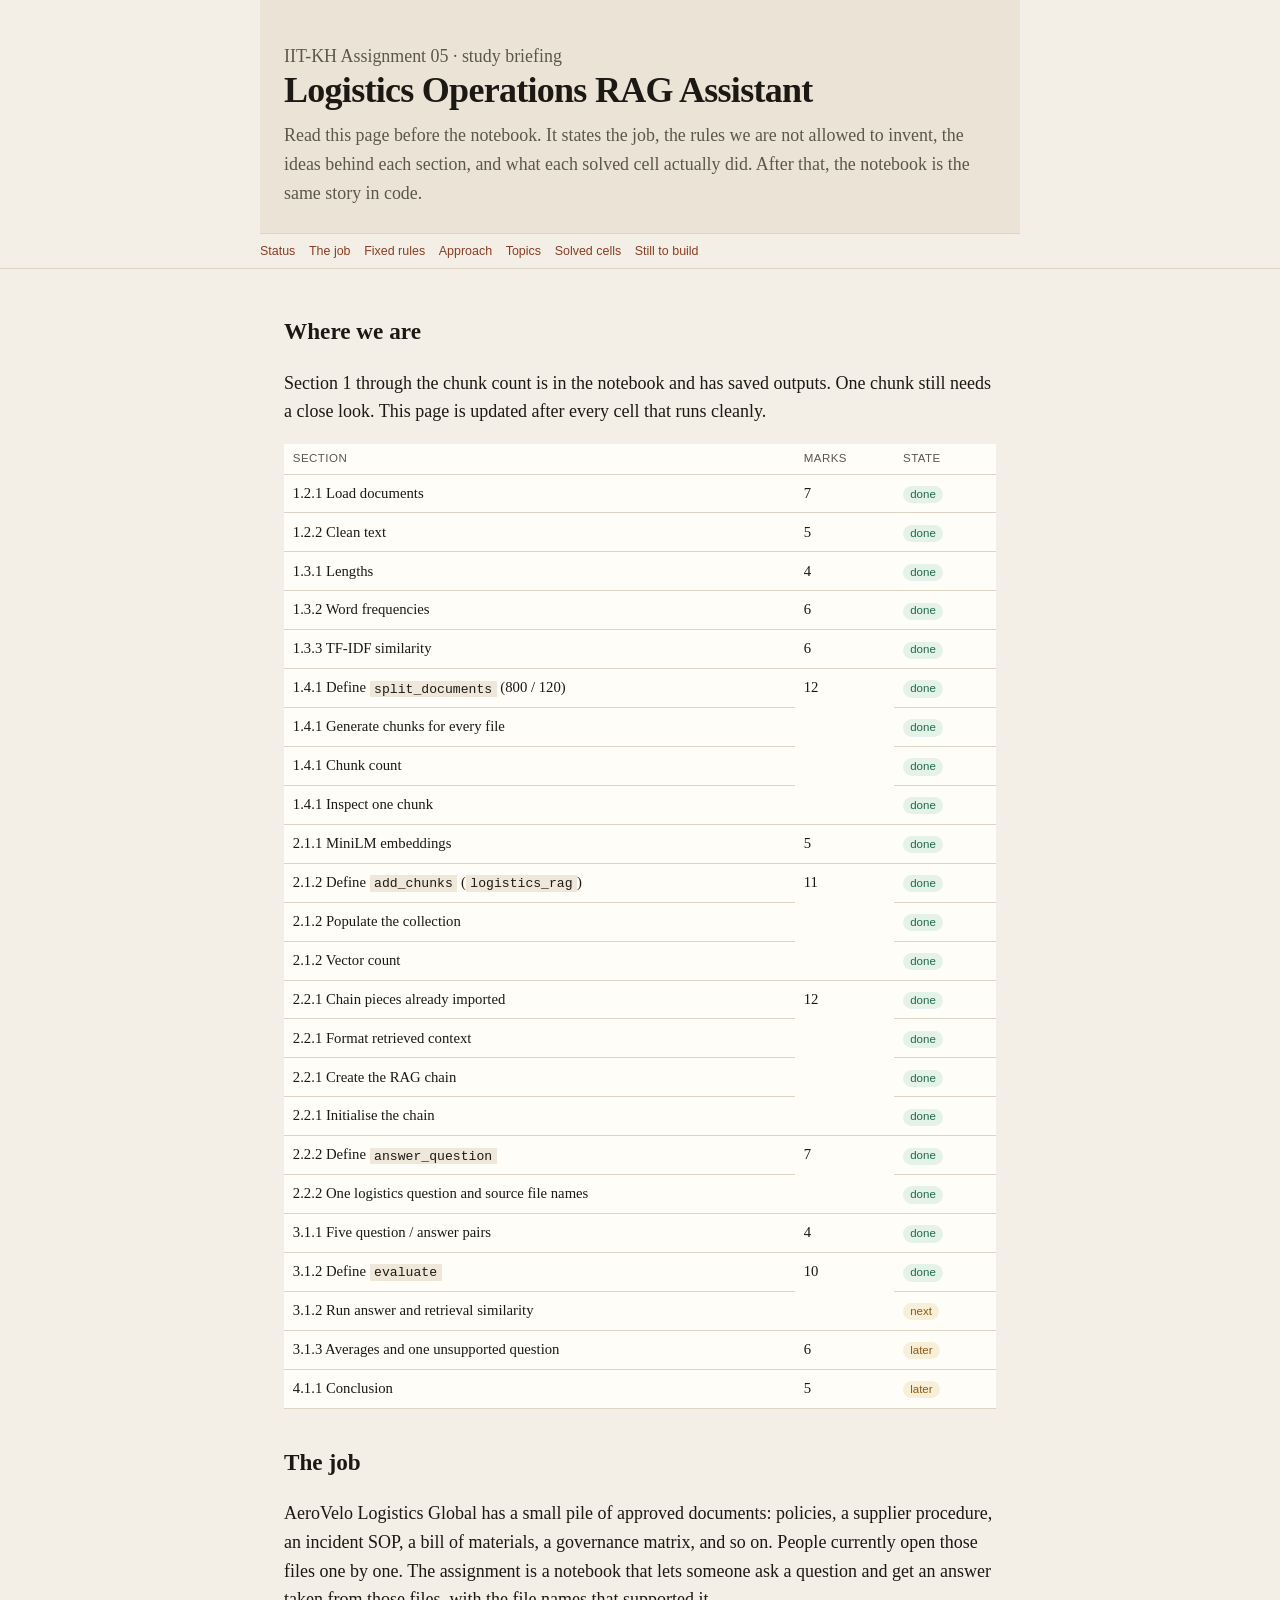
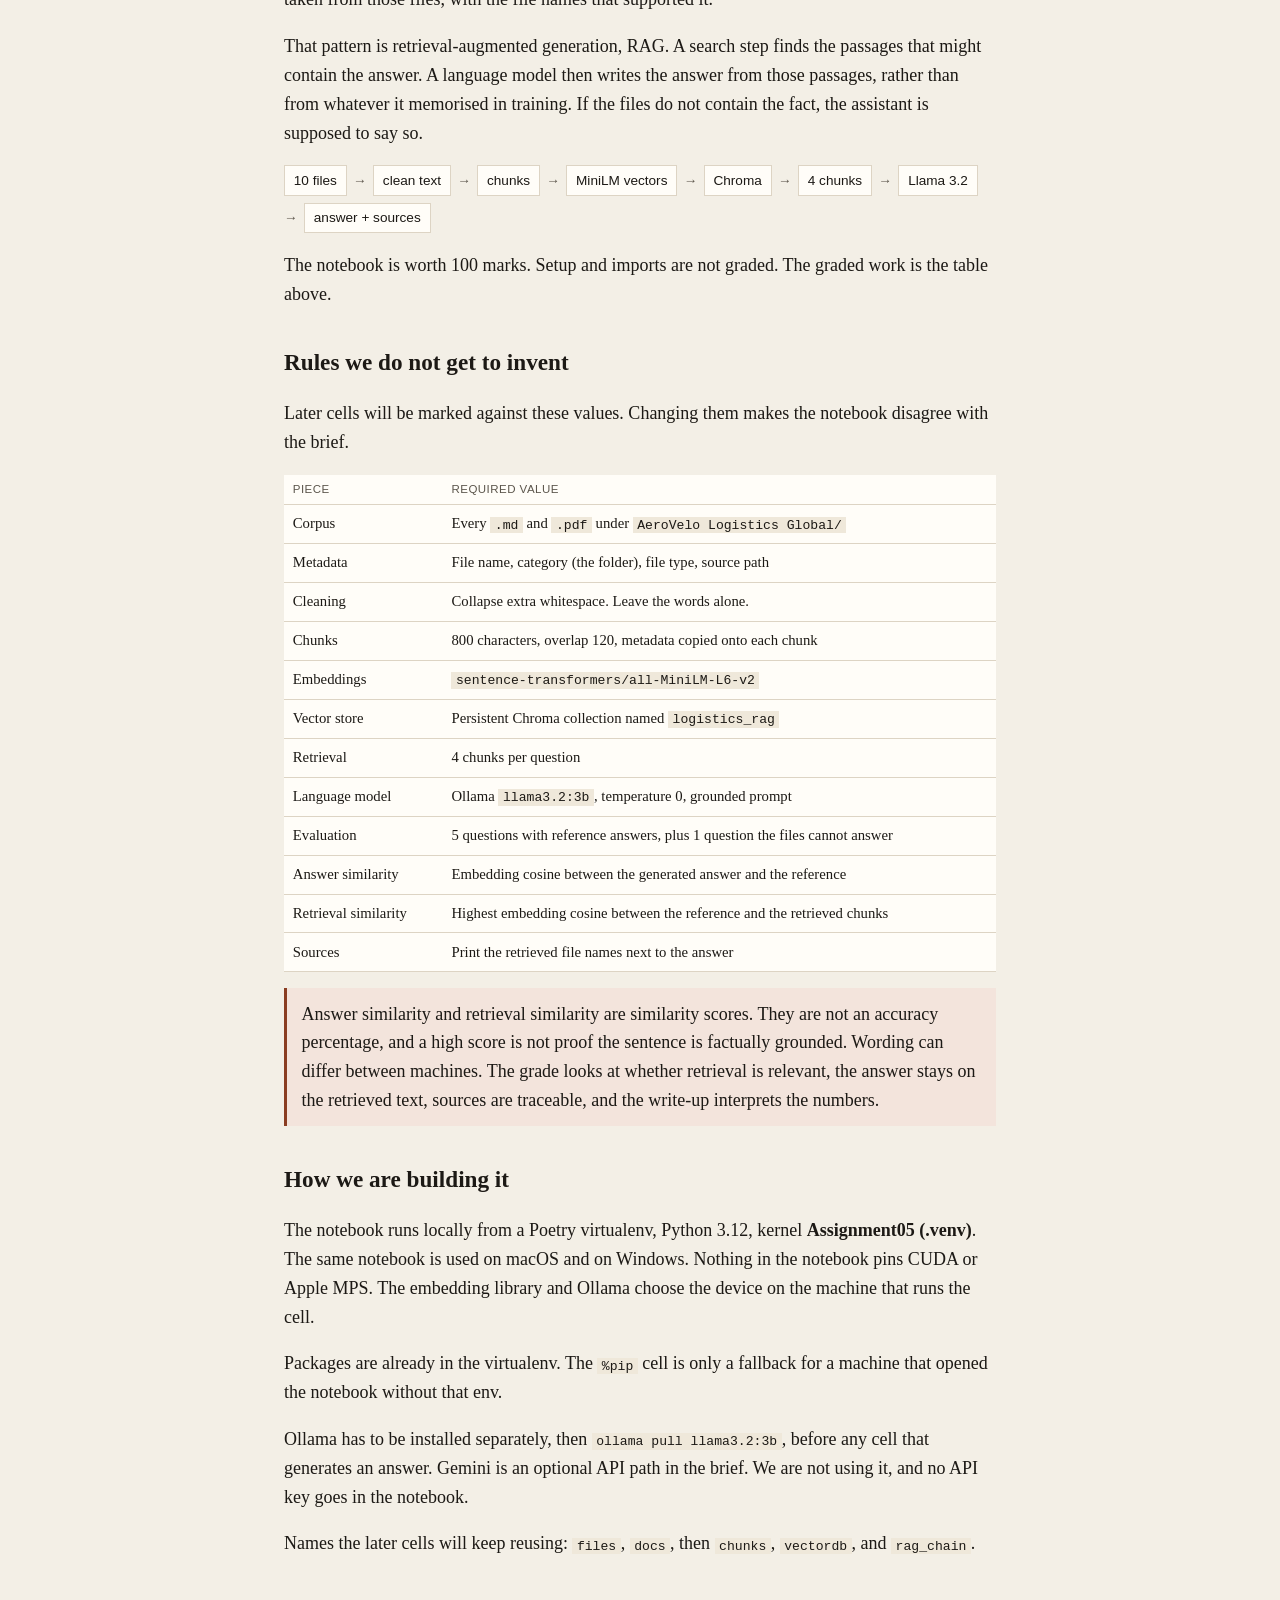
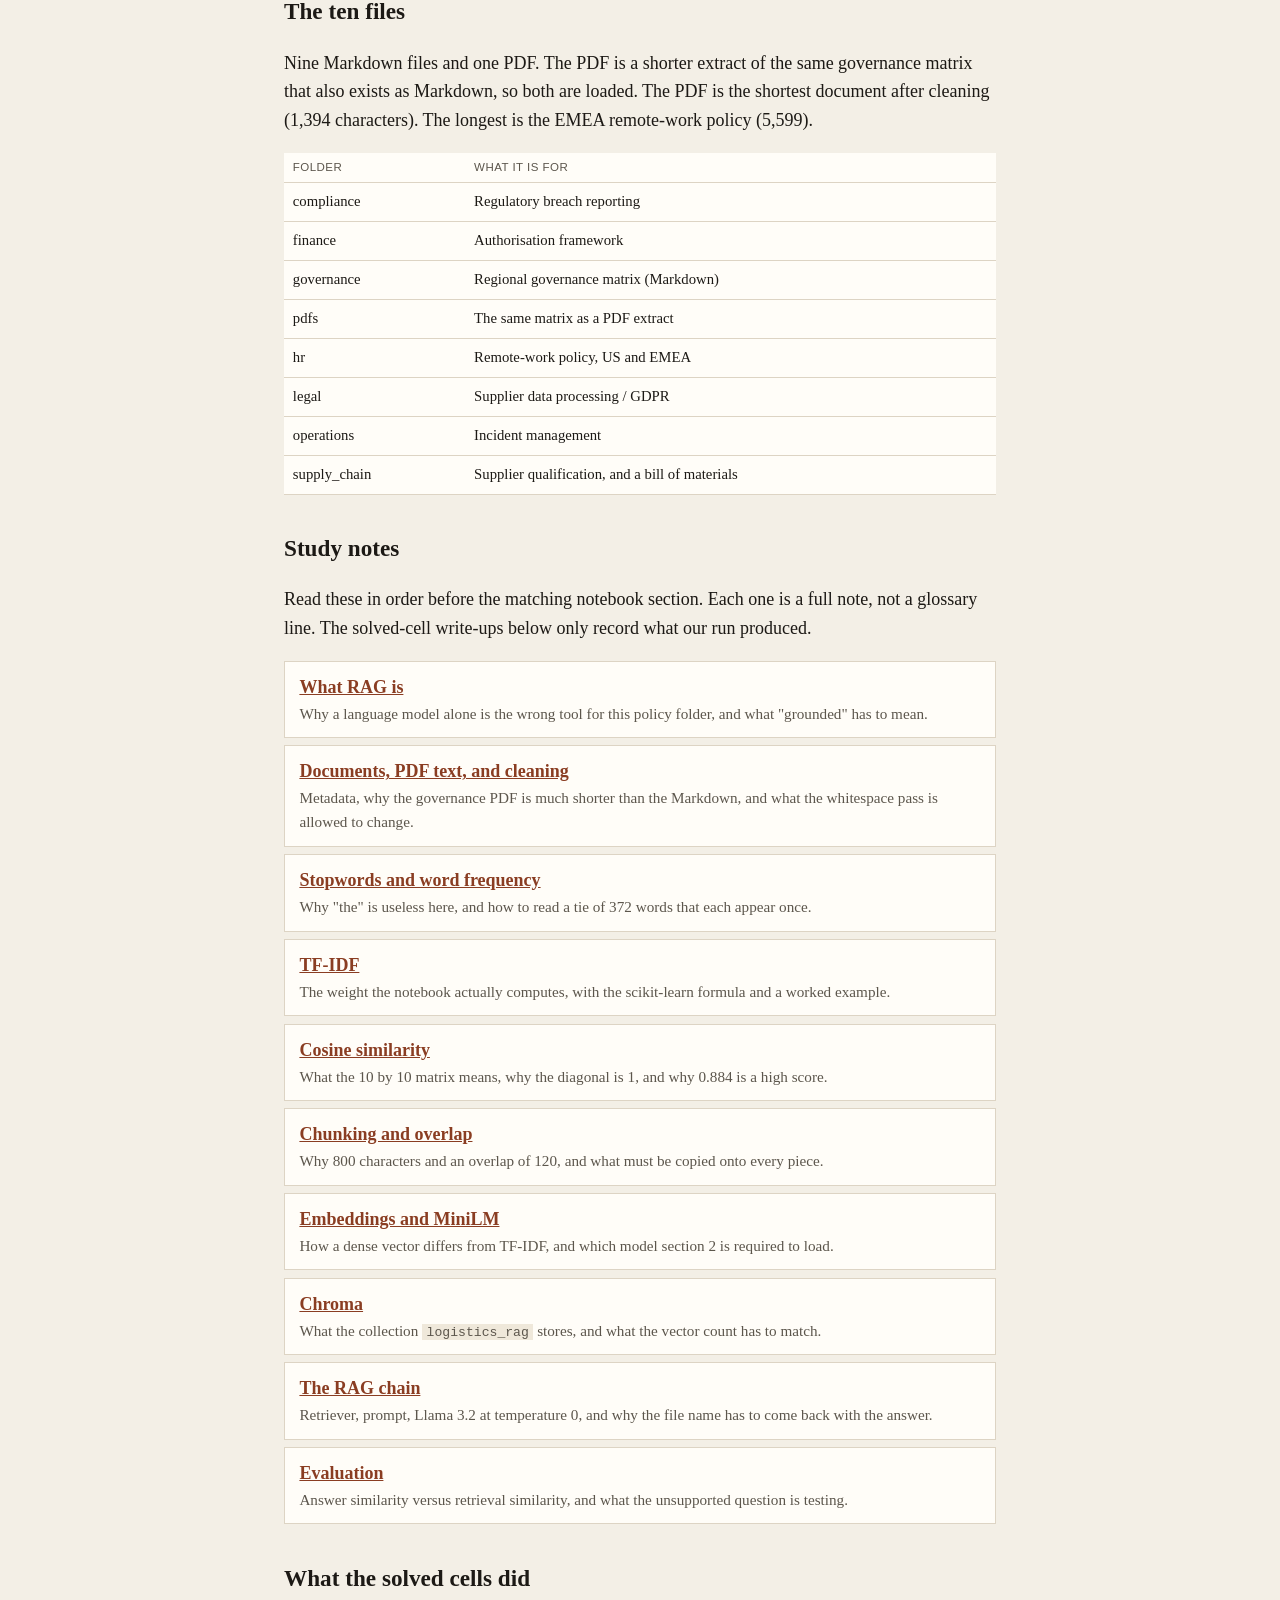
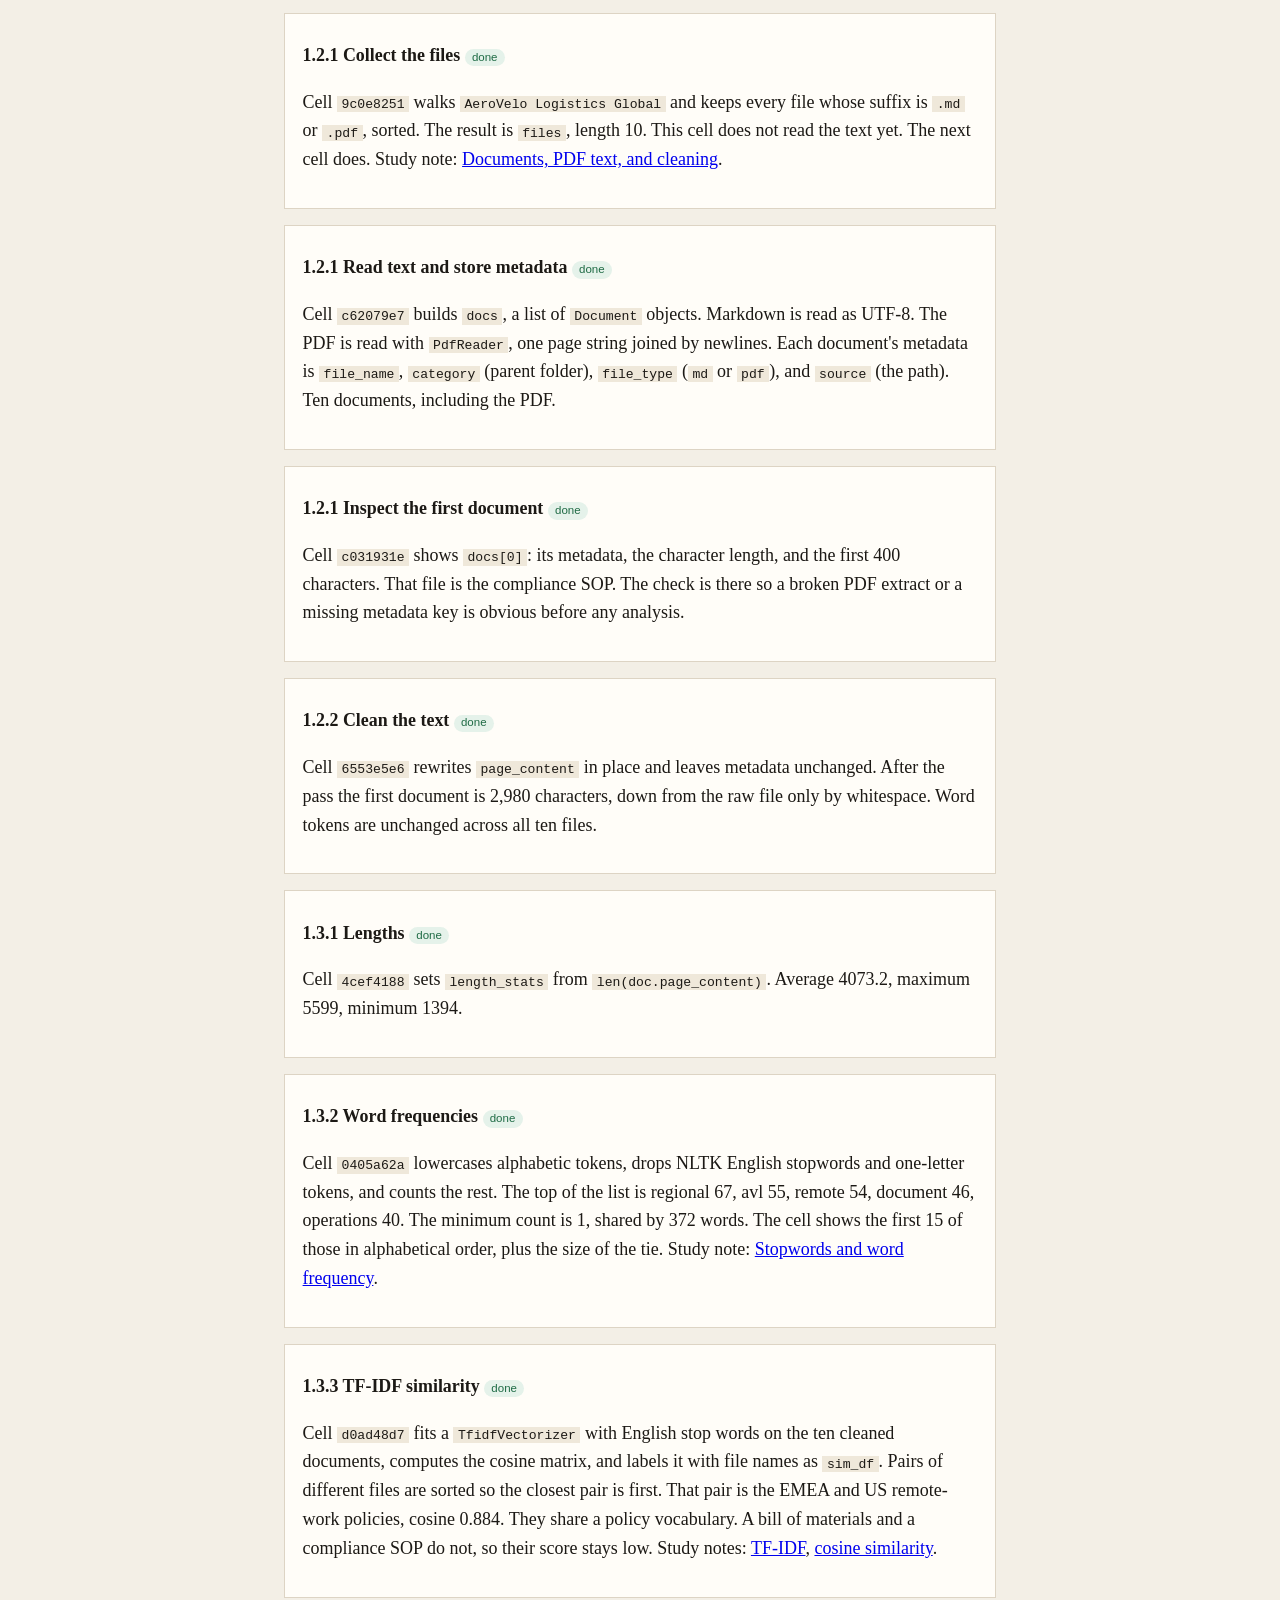
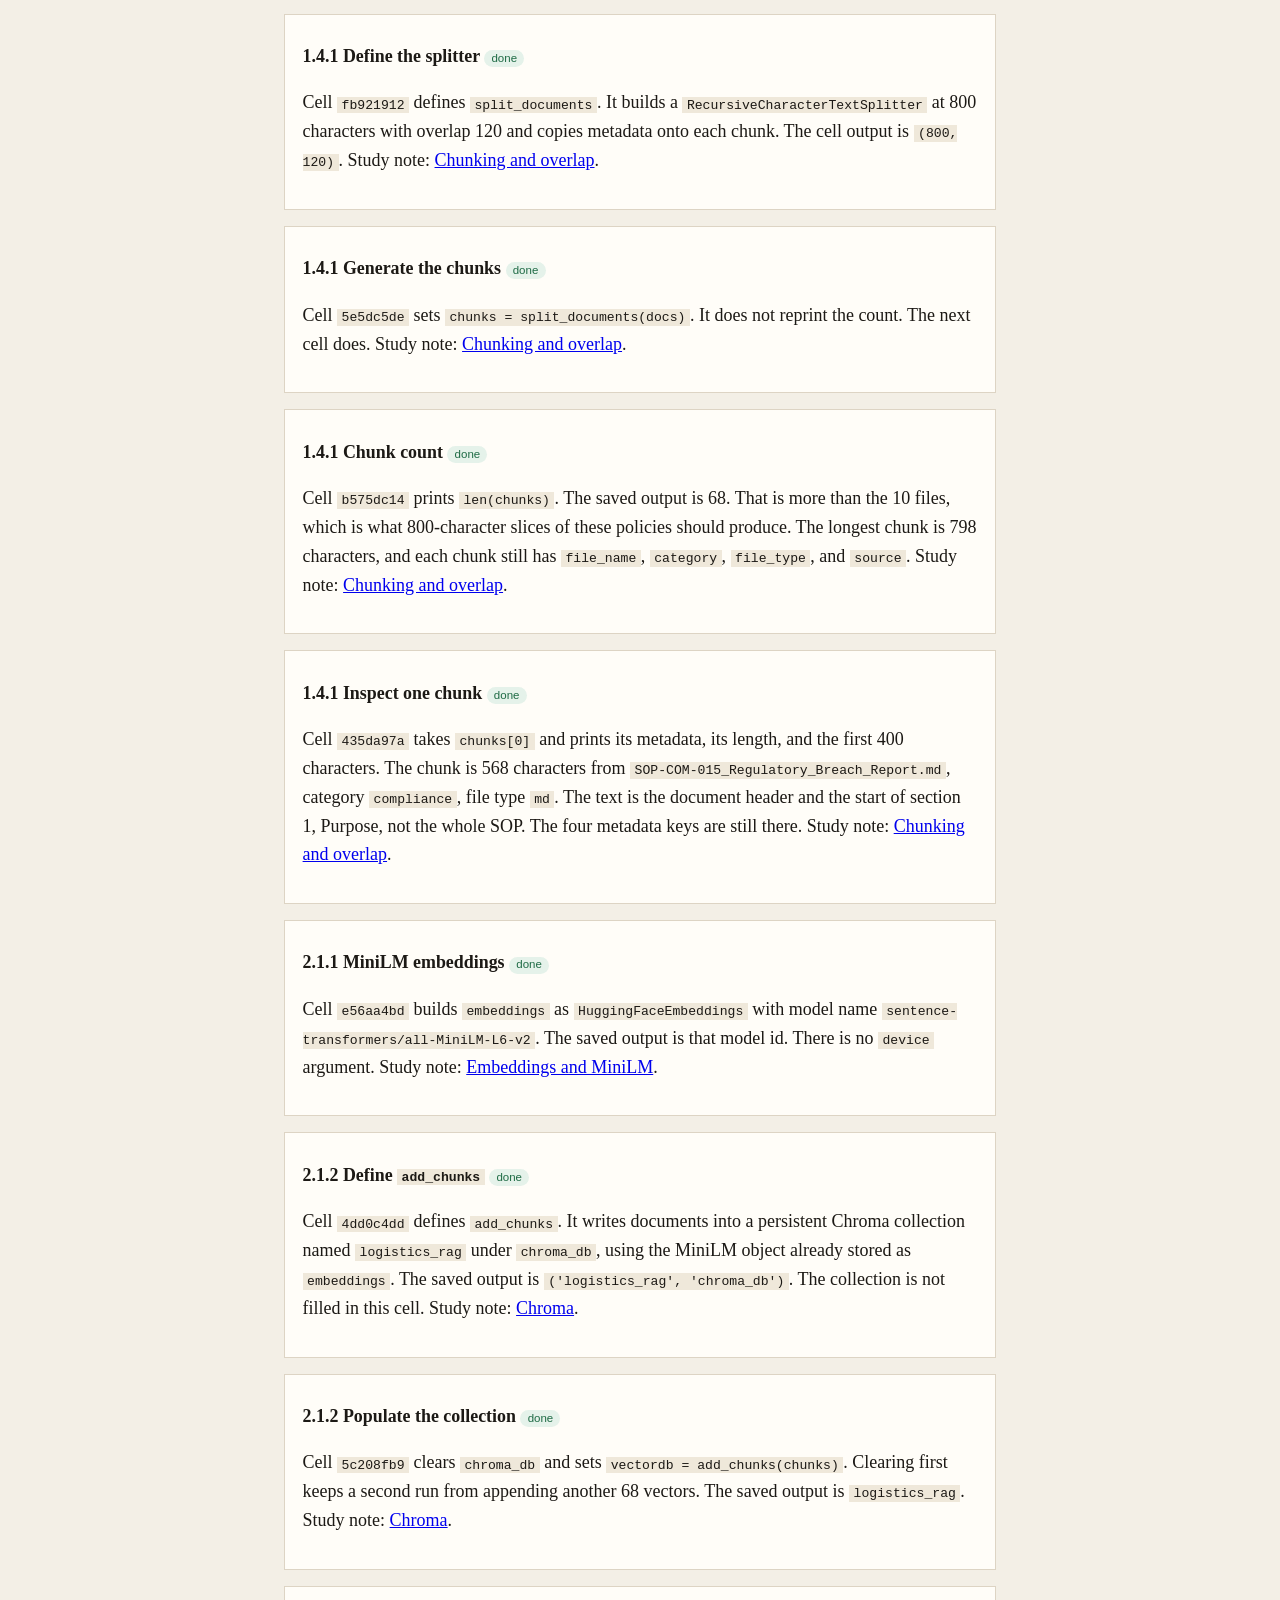
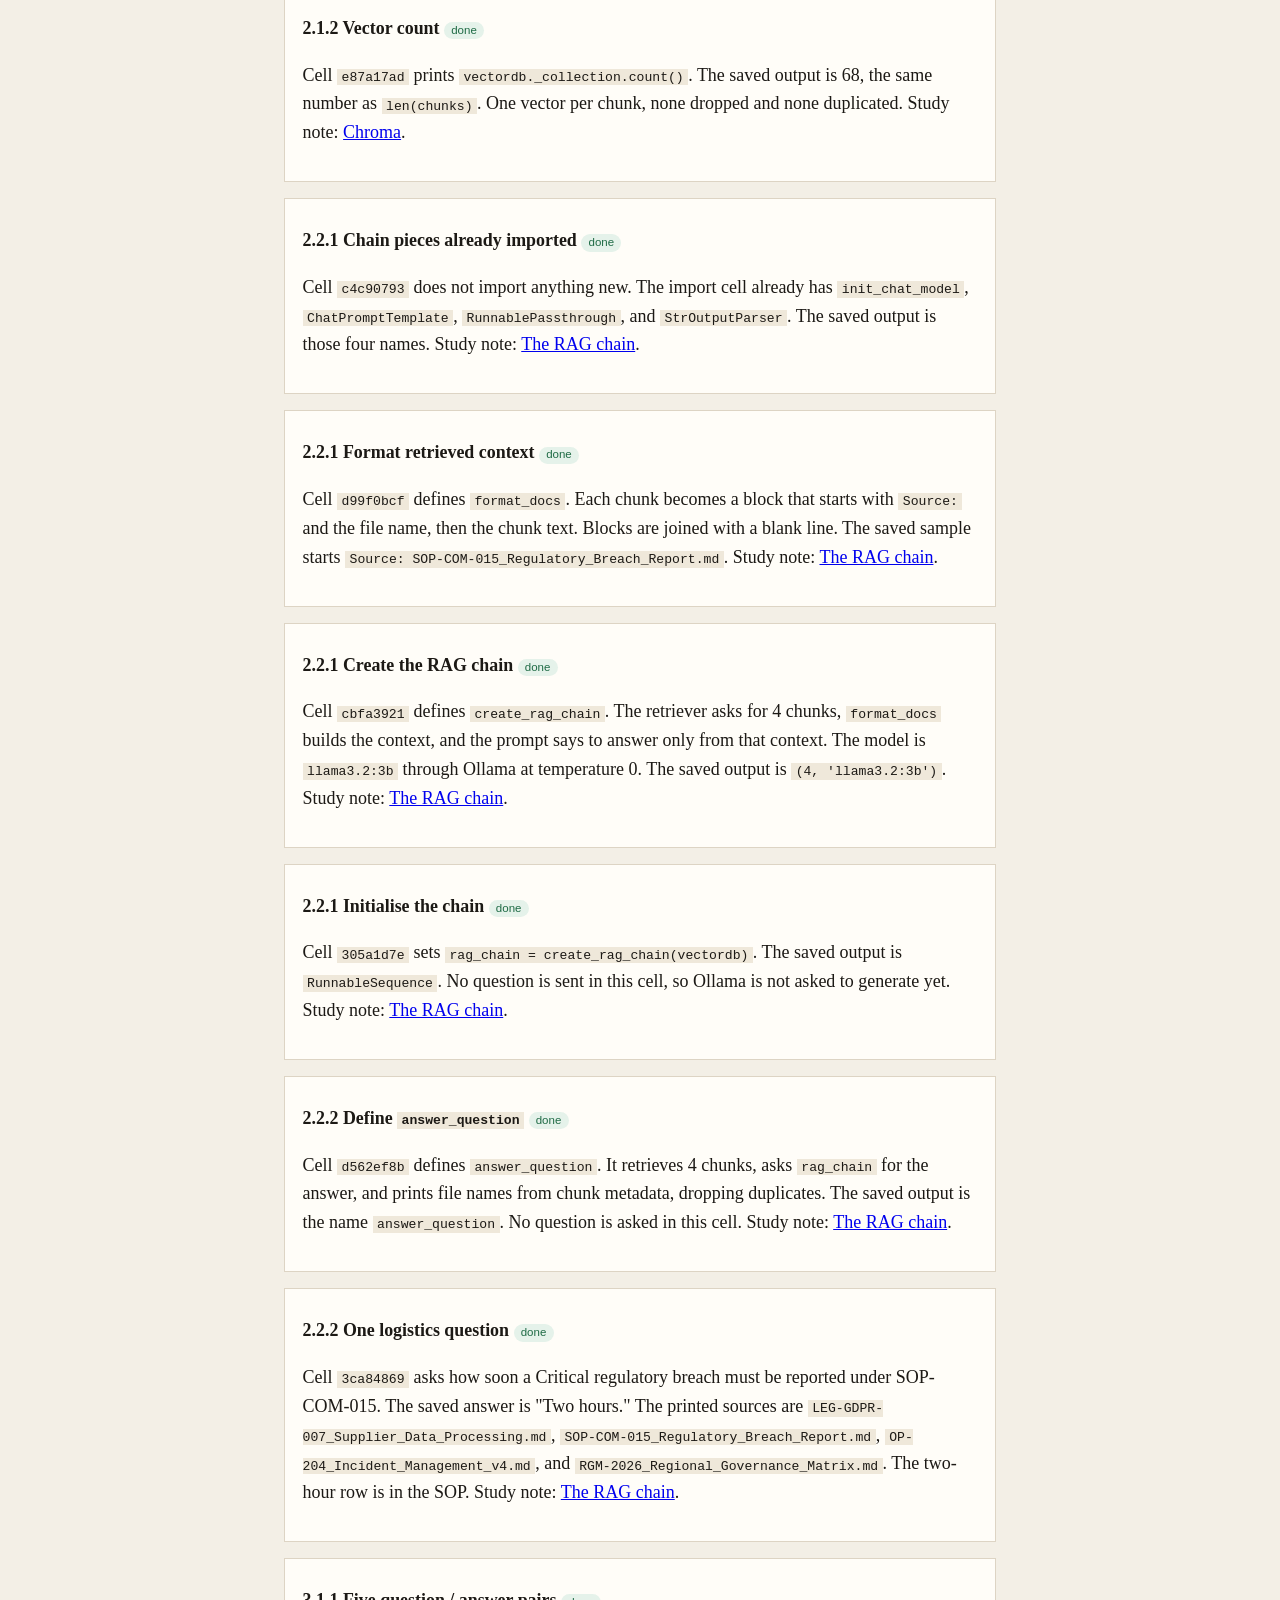
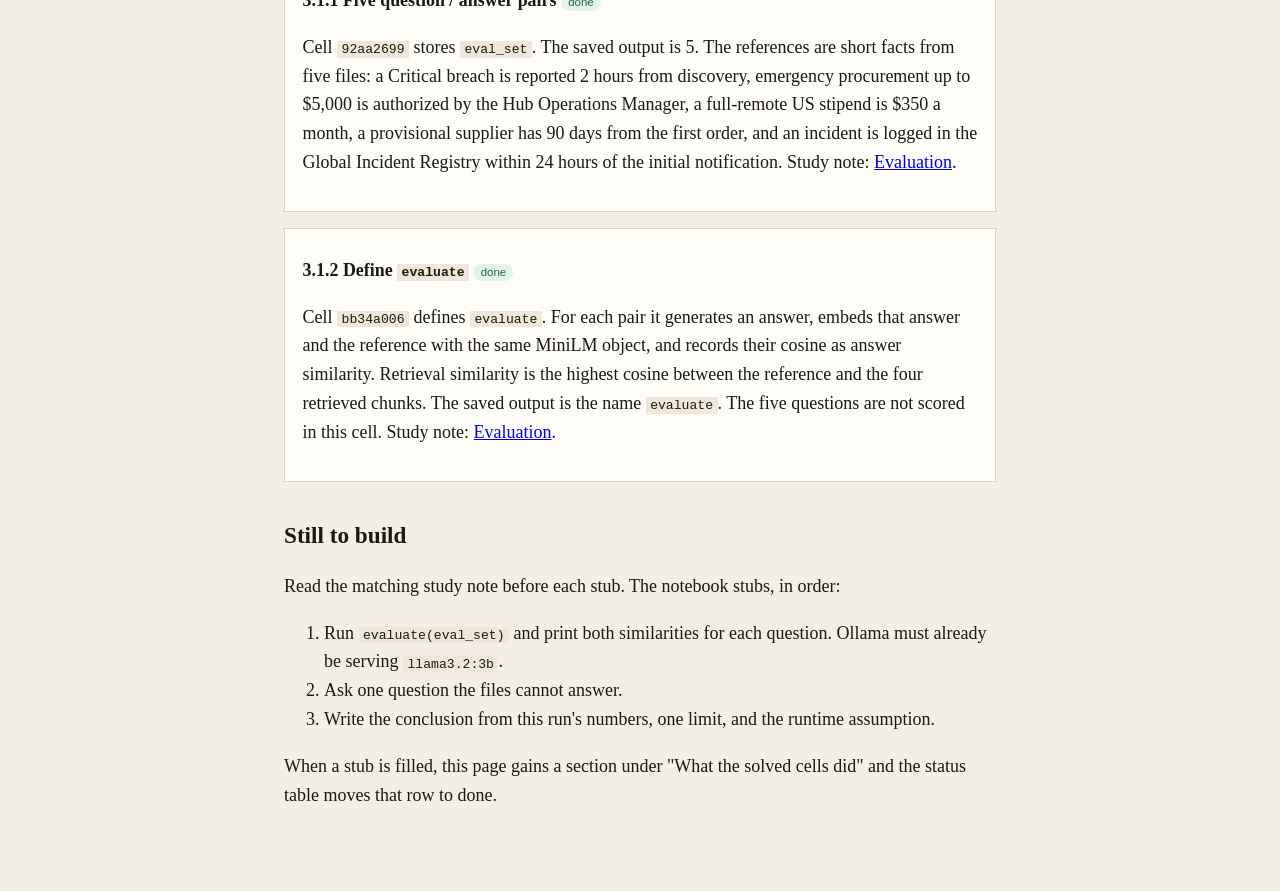
==== docs/index.html @ f313b8e2 "Score answers and retrieved chunks with MiniLM cosine. Co-authored-by: Cursor <cursoragent@cursor.co" ====
<!DOCTYPE html>
<html lang="en">
<head>
  <meta charset="utf-8">
  <meta name="viewport" content="width=device-width, initial-scale=1">
  <title>Assignment 05 briefing — Logistics RAG</title>
  <link rel="stylesheet" href="style.css">
</head>
<body>
  <header>
    <p class="lede">IIT-KH Assignment 05 · study briefing</p>
    <h1>Logistics Operations RAG Assistant</h1>
    <p class="lede">Read this page before the notebook. It states the job, the rules we are not allowed to invent, the ideas behind each section, and what each solved cell actually did. After that, the notebook is the same story in code.</p>
  </header>
  <nav>
    <ul>
      <li><a href="#status">Status</a></li>
      <li><a href="#job">The job</a></li>
      <li><a href="#rules">Fixed rules</a></li>
      <li><a href="#approach">Approach</a></li>
      <li><a href="#topics">Topics</a></li>
      <li><a href="#built">Solved cells</a></li>
      <li><a href="#ahead">Still to build</a></li>
    </ul>
  </nav>
  <main>
    <h2 id="status">Where we are</h2>
    <p>Section 1 through the chunk count is in the notebook and has saved outputs. One chunk still needs a close look. This page is updated after every cell that runs cleanly.</p>
    <table>
      <thead><tr><th>Section</th><th>Marks</th><th>State</th></tr></thead>
      <tbody>
        <tr><td>1.2.1 Load documents</td><td>7</td><td><span class="tag done">done</span></td></tr>
        <tr><td>1.2.2 Clean text</td><td>5</td><td><span class="tag done">done</span></td></tr>
        <tr><td>1.3.1 Lengths</td><td>4</td><td><span class="tag done">done</span></td></tr>
        <tr><td>1.3.2 Word frequencies</td><td>6</td><td><span class="tag done">done</span></td></tr>
        <tr><td>1.3.3 TF-IDF similarity</td><td>6</td><td><span class="tag done">done</span></td></tr>
        <tr><td>1.4.1 Define <code>split_documents</code> (800 / 120)</td><td rowspan="4">12</td><td><span class="tag done">done</span></td></tr>
        <tr><td>1.4.1 Generate chunks for every file</td><td><span class="tag done">done</span></td></tr>
        <tr><td>1.4.1 Chunk count</td><td><span class="tag done">done</span></td></tr>
        <tr><td>1.4.1 Inspect one chunk</td><td><span class="tag done">done</span></td></tr>
        <tr><td>2.1.1 MiniLM embeddings</td><td>5</td><td><span class="tag done">done</span></td></tr>
        <tr><td>2.1.2 Define <code>add_chunks</code> (<code>logistics_rag</code>)</td><td rowspan="3">11</td><td><span class="tag done">done</span></td></tr>
        <tr><td>2.1.2 Populate the collection</td><td><span class="tag done">done</span></td></tr>
        <tr><td>2.1.2 Vector count</td><td><span class="tag done">done</span></td></tr>
        <tr><td>2.2.1 Chain pieces already imported</td><td rowspan="4">12</td><td><span class="tag done">done</span></td></tr>
        <tr><td>2.2.1 Format retrieved context</td><td><span class="tag done">done</span></td></tr>
        <tr><td>2.2.1 Create the RAG chain</td><td><span class="tag done">done</span></td></tr>
        <tr><td>2.2.1 Initialise the chain</td><td><span class="tag done">done</span></td></tr>
        <tr><td>2.2.2 Define <code>answer_question</code></td><td rowspan="2">7</td><td><span class="tag done">done</span></td></tr>
        <tr><td>2.2.2 One logistics question and source file names</td><td><span class="tag done">done</span></td></tr>
        <tr><td>3.1.1 Five question / answer pairs</td><td>4</td><td><span class="tag done">done</span></td></tr>
        <tr><td>3.1.2 Define <code>evaluate</code></td><td rowspan="2">10</td><td><span class="tag done">done</span></td></tr>
        <tr><td>3.1.2 Run answer and retrieval similarity</td><td><span class="tag todo">next</span></td></tr>
        <tr><td>3.1.3 Averages and one unsupported question</td><td>6</td><td><span class="tag todo">later</span></td></tr>
        <tr><td>4.1.1 Conclusion</td><td>5</td><td><span class="tag todo">later</span></td></tr>
      </tbody>
    </table>

    <h2 id="job">The job</h2>
    <p>AeroVelo Logistics Global has a small pile of approved documents: policies, a supplier procedure, an incident SOP, a bill of materials, a governance matrix, and so on. People currently open those files one by one. The assignment is a notebook that lets someone ask a question and get an answer taken from those files, with the file names that supported it.</p>
    <p>That pattern is retrieval-augmented generation, RAG. A search step finds the passages that might contain the answer. A language model then writes the answer from those passages, rather than from whatever it memorised in training. If the files do not contain the fact, the assistant is supposed to say so.</p>
    <div class="flow" aria-label="Pipeline">
      <span>10 files</span><i>→</i>
      <span>clean text</span><i>→</i>
      <span>chunks</span><i>→</i>
      <span>MiniLM vectors</span><i>→</i>
      <span>Chroma</span><i>→</i>
      <span>4 chunks</span><i>→</i>
      <span>Llama 3.2</span><i>→</i>
      <span>answer + sources</span>
    </div>
    <p>The notebook is worth 100 marks. Setup and imports are not graded. The graded work is the table above.</p>

    <h2 id="rules">Rules we do not get to invent</h2>
    <p>Later cells will be marked against these values. Changing them makes the notebook disagree with the brief.</p>
    <table>
      <thead><tr><th>Piece</th><th>Required value</th></tr></thead>
      <tbody>
        <tr><td>Corpus</td><td>Every <code>.md</code> and <code>.pdf</code> under <code>AeroVelo Logistics Global/</code></td></tr>
        <tr><td>Metadata</td><td>File name, category (the folder), file type, source path</td></tr>
        <tr><td>Cleaning</td><td>Collapse extra whitespace. Leave the words alone.</td></tr>
        <tr><td>Chunks</td><td>800 characters, overlap 120, metadata copied onto each chunk</td></tr>
        <tr><td>Embeddings</td><td><code>sentence-transformers/all-MiniLM-L6-v2</code></td></tr>
        <tr><td>Vector store</td><td>Persistent Chroma collection named <code>logistics_rag</code></td></tr>
        <tr><td>Retrieval</td><td>4 chunks per question</td></tr>
        <tr><td>Language model</td><td>Ollama <code>llama3.2:3b</code>, temperature 0, grounded prompt</td></tr>
        <tr><td>Evaluation</td><td>5 questions with reference answers, plus 1 question the files cannot answer</td></tr>
        <tr><td>Answer similarity</td><td>Embedding cosine between the generated answer and the reference</td></tr>
        <tr><td>Retrieval similarity</td><td>Highest embedding cosine between the reference and the retrieved chunks</td></tr>
        <tr><td>Sources</td><td>Print the retrieved file names next to the answer</td></tr>
      </tbody>
    </table>
    <div class="callout">
      Answer similarity and retrieval similarity are similarity scores. They are not an accuracy percentage, and a high score is not proof the sentence is factually grounded. Wording can differ between machines. The grade looks at whether retrieval is relevant, the answer stays on the retrieved text, sources are traceable, and the write-up interprets the numbers.
    </div>

    <h2 id="approach">How we are building it</h2>
    <p>The notebook runs locally from a Poetry virtualenv, Python 3.12, kernel <strong>Assignment05 (.venv)</strong>. The same notebook is used on macOS and on Windows. Nothing in the notebook pins CUDA or Apple MPS. The embedding library and Ollama choose the device on the machine that runs the cell.</p>
    <p>Packages are already in the virtualenv. The <code>%pip</code> cell is only a fallback for a machine that opened the notebook without that env.</p>
    <p>Ollama has to be installed separately, then <code>ollama pull llama3.2:3b</code>, before any cell that generates an answer. Gemini is an optional API path in the brief. We are not using it, and no API key goes in the notebook.</p>
    <p>Names the later cells will keep reusing: <code>files</code>, <code>docs</code>, then <code>chunks</code>, <code>vectordb</code>, and <code>rag_chain</code>.</p>

    <h2 id="corpus">The ten files</h2>
    <p>Nine Markdown files and one PDF. The PDF is a shorter extract of the same governance matrix that also exists as Markdown, so both are loaded. The PDF is the shortest document after cleaning (1,394 characters). The longest is the EMEA remote-work policy (5,599).</p>
    <table>
      <thead><tr><th>Folder</th><th>What it is for</th></tr></thead>
      <tbody>
        <tr><td>compliance</td><td>Regulatory breach reporting</td></tr>
        <tr><td>finance</td><td>Authorisation framework</td></tr>
        <tr><td>governance</td><td>Regional governance matrix (Markdown)</td></tr>
        <tr><td>pdfs</td><td>The same matrix as a PDF extract</td></tr>
        <tr><td>hr</td><td>Remote-work policy, US and EMEA</td></tr>
        <tr><td>legal</td><td>Supplier data processing / GDPR</td></tr>
        <tr><td>operations</td><td>Incident management</td></tr>
        <tr><td>supply_chain</td><td>Supplier qualification, and a bill of materials</td></tr>
      </tbody>
    </table>

    <h2 id="topics">Study notes</h2>
    <p>Read these in order before the matching notebook section. Each one is a full note, not a glossary line. The solved-cell write-ups below only record what our run produced.</p>
    <ol class="study">
      <li><a href="topics/rag.html">What RAG is</a><span>Why a language model alone is the wrong tool for this policy folder, and what "grounded" has to mean.</span></li>
      <li><a href="topics/documents.html">Documents, PDF text, and cleaning</a><span>Metadata, why the governance PDF is much shorter than the Markdown, and what the whitespace pass is allowed to change.</span></li>
      <li><a href="topics/word-frequency.html">Stopwords and word frequency</a><span>Why "the" is useless here, and how to read a tie of 372 words that each appear once.</span></li>
      <li><a href="topics/tf-idf.html">TF-IDF</a><span>The weight the notebook actually computes, with the scikit-learn formula and a worked example.</span></li>
      <li><a href="topics/cosine-similarity.html">Cosine similarity</a><span>What the 10 by 10 matrix means, why the diagonal is 1, and why 0.884 is a high score.</span></li>
      <li><a href="topics/chunking.html">Chunking and overlap</a><span>Why 800 characters and an overlap of 120, and what must be copied onto every piece.</span></li>
      <li><a href="topics/embeddings.html">Embeddings and MiniLM</a><span>How a dense vector differs from TF-IDF, and which model section 2 is required to load.</span></li>
      <li><a href="topics/chroma.html">Chroma</a><span>What the collection <code>logistics_rag</code> stores, and what the vector count has to match.</span></li>
      <li><a href="topics/rag-chain.html">The RAG chain</a><span>Retriever, prompt, Llama 3.2 at temperature 0, and why the file name has to come back with the answer.</span></li>
      <li><a href="topics/evaluation.html">Evaluation</a><span>Answer similarity versus retrieval similarity, and what the unsupported question is testing.</span></li>
    </ol>

    <h2 id="built">What the solved cells did</h2>

    <article class="cell" id="cell-9c0e8251">
      <h3>1.2.1 Collect the files <span class="tag done">done</span></h3>
      <p>Cell <code>9c0e8251</code> walks <code>AeroVelo Logistics Global</code> and keeps every file whose suffix is <code>.md</code> or <code>.pdf</code>, sorted. The result is <code>files</code>, length 10. This cell does not read the text yet. The next cell does. Study note: <a href="topics/documents.html">Documents, PDF text, and cleaning</a>.</p>
    </article>

    <article class="cell" id="cell-c62079e7">
      <h3>1.2.1 Read text and store metadata <span class="tag done">done</span></h3>
      <p>Cell <code>c62079e7</code> builds <code>docs</code>, a list of <code>Document</code> objects. Markdown is read as UTF-8. The PDF is read with <code>PdfReader</code>, one page string joined by newlines. Each document's metadata is <code>file_name</code>, <code>category</code> (parent folder), <code>file_type</code> (<code>md</code> or <code>pdf</code>), and <code>source</code> (the path). Ten documents, including the PDF.</p>
    </article>

    <article class="cell" id="cell-c031931e">
      <h3>1.2.1 Inspect the first document <span class="tag done">done</span></h3>
      <p>Cell <code>c031931e</code> shows <code>docs[0]</code>: its metadata, the character length, and the first 400 characters. That file is the compliance SOP. The check is there so a broken PDF extract or a missing metadata key is obvious before any analysis.</p>
    </article>

    <article class="cell" id="cell-6553e5e6">
      <h3>1.2.2 Clean the text <span class="tag done">done</span></h3>
      <p>Cell <code>6553e5e6</code> rewrites <code>page_content</code> in place and leaves metadata unchanged. After the pass the first document is 2,980 characters, down from the raw file only by whitespace. Word tokens are unchanged across all ten files.</p>
    </article>

    <article class="cell" id="cell-4cef4188">
      <h3>1.3.1 Lengths <span class="tag done">done</span></h3>
      <p>Cell <code>4cef4188</code> sets <code>length_stats</code> from <code>len(doc.page_content)</code>. Average 4073.2, maximum 5599, minimum 1394.</p>
    </article>

    <article class="cell" id="cell-0405a62a">
      <h3>1.3.2 Word frequencies <span class="tag done">done</span></h3>
      <p>Cell <code>0405a62a</code> lowercases alphabetic tokens, drops NLTK English stopwords and one-letter tokens, and counts the rest. The top of the list is regional 67, avl 55, remote 54, document 46, operations 40. The minimum count is 1, shared by 372 words. The cell shows the first 15 of those in alphabetical order, plus the size of the tie. Study note: <a href="topics/word-frequency.html">Stopwords and word frequency</a>.</p>
    </article>

    <article class="cell" id="cell-d0ad48d7">
      <h3>1.3.3 TF-IDF similarity <span class="tag done">done</span></h3>
      <p>Cell <code>d0ad48d7</code> fits a <code>TfidfVectorizer</code> with English stop words on the ten cleaned documents, computes the cosine matrix, and labels it with file names as <code>sim_df</code>. Pairs of different files are sorted so the closest pair is first. That pair is the EMEA and US remote-work policies, cosine 0.884. They share a policy vocabulary. A bill of materials and a compliance SOP do not, so their score stays low. Study notes: <a href="topics/tf-idf.html">TF-IDF</a>, <a href="topics/cosine-similarity.html">cosine similarity</a>.</p>
    </article>

    <article class="cell" id="cell-fb921912">
      <h3>1.4.1 Define the splitter <span class="tag done">done</span></h3>
      <p>Cell <code>fb921912</code> defines <code>split_documents</code>. It builds a <code>RecursiveCharacterTextSplitter</code> at 800 characters with overlap 120 and copies metadata onto each chunk. The cell output is <code>(800, 120)</code>. Study note: <a href="topics/chunking.html">Chunking and overlap</a>.</p>
    </article>

    <article class="cell" id="cell-5e5dc5de">
      <h3>1.4.1 Generate the chunks <span class="tag done">done</span></h3>
      <p>Cell <code>5e5dc5de</code> sets <code>chunks = split_documents(docs)</code>. It does not reprint the count. The next cell does. Study note: <a href="topics/chunking.html">Chunking and overlap</a>.</p>
    </article>

    <article class="cell" id="cell-b575dc14">
      <h3>1.4.1 Chunk count <span class="tag done">done</span></h3>
      <p>Cell <code>b575dc14</code> prints <code>len(chunks)</code>. The saved output is 68. That is more than the 10 files, which is what 800-character slices of these policies should produce. The longest chunk is 798 characters, and each chunk still has <code>file_name</code>, <code>category</code>, <code>file_type</code>, and <code>source</code>. Study note: <a href="topics/chunking.html">Chunking and overlap</a>.</p>
    </article>

    <article class="cell" id="cell-435da97a">
      <h3>1.4.1 Inspect one chunk <span class="tag done">done</span></h3>
      <p>Cell <code>435da97a</code> takes <code>chunks[0]</code> and prints its metadata, its length, and the first 400 characters. The chunk is 568 characters from <code>SOP-COM-015_Regulatory_Breach_Report.md</code>, category <code>compliance</code>, file type <code>md</code>. The text is the document header and the start of section 1, Purpose, not the whole SOP. The four metadata keys are still there. Study note: <a href="topics/chunking.html">Chunking and overlap</a>.</p>
    </article>

    <article class="cell" id="cell-e56aa4bd">
      <h3>2.1.1 MiniLM embeddings <span class="tag done">done</span></h3>
      <p>Cell <code>e56aa4bd</code> builds <code>embeddings</code> as <code>HuggingFaceEmbeddings</code> with model name <code>sentence-transformers/all-MiniLM-L6-v2</code>. The saved output is that model id. There is no <code>device</code> argument. Study note: <a href="topics/embeddings.html">Embeddings and MiniLM</a>.</p>
    </article>

    <article class="cell" id="cell-4dd0c4dd">
      <h3>2.1.2 Define <code>add_chunks</code> <span class="tag done">done</span></h3>
      <p>Cell <code>4dd0c4dd</code> defines <code>add_chunks</code>. It writes documents into a persistent Chroma collection named <code>logistics_rag</code> under <code>chroma_db</code>, using the MiniLM object already stored as <code>embeddings</code>. The saved output is <code>('logistics_rag', 'chroma_db')</code>. The collection is not filled in this cell. Study note: <a href="topics/chroma.html">Chroma</a>.</p>
    </article>

    <article class="cell" id="cell-5c208fb9">
      <h3>2.1.2 Populate the collection <span class="tag done">done</span></h3>
      <p>Cell <code>5c208fb9</code> clears <code>chroma_db</code> and sets <code>vectordb = add_chunks(chunks)</code>. Clearing first keeps a second run from appending another 68 vectors. The saved output is <code>logistics_rag</code>. Study note: <a href="topics/chroma.html">Chroma</a>.</p>
    </article>

    <article class="cell" id="cell-e87a17ad">
      <h3>2.1.2 Vector count <span class="tag done">done</span></h3>
      <p>Cell <code>e87a17ad</code> prints <code>vectordb._collection.count()</code>. The saved output is 68, the same number as <code>len(chunks)</code>. One vector per chunk, none dropped and none duplicated. Study note: <a href="topics/chroma.html">Chroma</a>.</p>
    </article>

    <article class="cell" id="cell-c4c90793">
      <h3>2.2.1 Chain pieces already imported <span class="tag done">done</span></h3>
      <p>Cell <code>c4c90793</code> does not import anything new. The import cell already has <code>init_chat_model</code>, <code>ChatPromptTemplate</code>, <code>RunnablePassthrough</code>, and <code>StrOutputParser</code>. The saved output is those four names. Study note: <a href="topics/rag-chain.html">The RAG chain</a>.</p>
    </article>

    <article class="cell" id="cell-d99f0bcf">
      <h3>2.2.1 Format retrieved context <span class="tag done">done</span></h3>
      <p>Cell <code>d99f0bcf</code> defines <code>format_docs</code>. Each chunk becomes a block that starts with <code>Source:</code> and the file name, then the chunk text. Blocks are joined with a blank line. The saved sample starts <code>Source: SOP-COM-015_Regulatory_Breach_Report.md</code>. Study note: <a href="topics/rag-chain.html">The RAG chain</a>.</p>
    </article>

    <article class="cell" id="cell-cbfa3921">
      <h3>2.2.1 Create the RAG chain <span class="tag done">done</span></h3>
      <p>Cell <code>cbfa3921</code> defines <code>create_rag_chain</code>. The retriever asks for 4 chunks, <code>format_docs</code> builds the context, and the prompt says to answer only from that context. The model is <code>llama3.2:3b</code> through Ollama at temperature 0. The saved output is <code>(4, 'llama3.2:3b')</code>. Study note: <a href="topics/rag-chain.html">The RAG chain</a>.</p>
    </article>

    <article class="cell" id="cell-305a1d7e">
      <h3>2.2.1 Initialise the chain <span class="tag done">done</span></h3>
      <p>Cell <code>305a1d7e</code> sets <code>rag_chain = create_rag_chain(vectordb)</code>. The saved output is <code>RunnableSequence</code>. No question is sent in this cell, so Ollama is not asked to generate yet. Study note: <a href="topics/rag-chain.html">The RAG chain</a>.</p>
    </article>

    <article class="cell" id="cell-d562ef8b">
      <h3>2.2.2 Define <code>answer_question</code> <span class="tag done">done</span></h3>
      <p>Cell <code>d562ef8b</code> defines <code>answer_question</code>. It retrieves 4 chunks, asks <code>rag_chain</code> for the answer, and prints file names from chunk metadata, dropping duplicates. The saved output is the name <code>answer_question</code>. No question is asked in this cell. Study note: <a href="topics/rag-chain.html">The RAG chain</a>.</p>
    </article>

    <article class="cell" id="cell-3ca84869">
      <h3>2.2.2 One logistics question <span class="tag done">done</span></h3>
      <p>Cell <code>3ca84869</code> asks how soon a Critical regulatory breach must be reported under SOP-COM-015. The saved answer is "Two hours." The printed sources are <code>LEG-GDPR-007_Supplier_Data_Processing.md</code>, <code>SOP-COM-015_Regulatory_Breach_Report.md</code>, <code>OP-204_Incident_Management_v4.md</code>, and <code>RGM-2026_Regional_Governance_Matrix.md</code>. The two-hour row is in the SOP. Study note: <a href="topics/rag-chain.html">The RAG chain</a>.</p>
    </article>

    <article class="cell" id="cell-92aa2699">
      <h3>3.1.1 Five question / answer pairs <span class="tag done">done</span></h3>
      <p>Cell <code>92aa2699</code> stores <code>eval_set</code>. The saved output is 5. The references are short facts from five files: a Critical breach is reported 2 hours from discovery, emergency procurement up to $5,000 is authorized by the Hub Operations Manager, a full-remote US stipend is $350 a month, a provisional supplier has 90 days from the first order, and an incident is logged in the Global Incident Registry within 24 hours of the initial notification. Study note: <a href="topics/evaluation.html">Evaluation</a>.</p>
    </article>

    <article class="cell" id="cell-bb34a006">
      <h3>3.1.2 Define <code>evaluate</code> <span class="tag done">done</span></h3>
      <p>Cell <code>bb34a006</code> defines <code>evaluate</code>. For each pair it generates an answer, embeds that answer and the reference with the same MiniLM object, and records their cosine as answer similarity. Retrieval similarity is the highest cosine between the reference and the four retrieved chunks. The saved output is the name <code>evaluate</code>. The five questions are not scored in this cell. Study note: <a href="topics/evaluation.html">Evaluation</a>.</p>
    </article>

    <h2 id="ahead">Still to build</h2>
    <p>Read the matching study note before each stub. The notebook stubs, in order:</p>
    <ol>
      <li>Run <code>evaluate(eval_set)</code> and print both similarities for each question. Ollama must already be serving <code>llama3.2:3b</code>.</li>
      <li>Ask one question the files cannot answer.</li>
      <li>Write the conclusion from this run's numbers, one limit, and the runtime assumption.</li>
    </ol>
    <p>When a stub is filled, this page gains a section under "What the solved cells did" and the status table moves that row to done.</p>
  </main>
</body>
</html>
---- docs/style.css ----
:root {
  --ink: #1c1915;
  --muted: #5c564c;
  --paper: #f3efe6;
  --card: #fffdf8;
  --line: #ddd4c4;
  --rust: #8a3d22;
  --rust-soft: #f3e4dc;
  --ok: #1f6b45;
  --ok-soft: #e5f2ea;
  --wait: #8a5a12;
  --wait-soft: #f8efd8;
}
* { box-sizing: border-box; }
html { scroll-behavior: smooth; }
body {
  margin: 0;
  color: var(--ink);
  background: var(--paper);
  font: 18px/1.6 Palatino, "Palatino Linotype", "Iowan Old Style", Georgia, serif;
}
header {
  padding: 2.6rem 1.5rem 1.6rem;
  border-bottom: 1px solid var(--line);
  background: #ebe4d6;
}
header, main { max-width: 760px; margin: 0 auto; }
main { padding: 0.6rem 1.5rem 4rem; }
h1 { font-size: 2.25rem; line-height: 1.15; margin: 0 0 0.6rem; letter-spacing: -0.02em; }
h2 { font-size: 1.45rem; margin: 2.2rem 0 0.55rem; }
h3 { font-size: 1.12rem; margin: 1.5rem 0 0.35rem; }
p, li { color: var(--ink); }
.lede { font-size: 1.12rem; color: var(--muted); margin: 0; }
.kicker { font: 0.78rem/1.3 "Avenir Next", "Segoe UI", sans-serif; letter-spacing: 0.04em; text-transform: uppercase; color: var(--rust); margin: 0 0 0.4rem; }
nav {
  position: sticky; top: 0; z-index: 2;
  background: rgba(243, 239, 230, 0.94);
  border-bottom: 1px solid var(--line);
  padding: 0.55rem 1.5rem;
}
nav ul {
  max-width: 760px; margin: 0 auto; padding: 0;
  list-style: none; display: flex; flex-wrap: wrap; gap: 0.35rem 0.85rem;
  font: 0.78rem/1.3 "Avenir Next", "Segoe UI", sans-serif;
}
nav a { color: var(--rust); text-decoration: none; }
nav a:hover { text-decoration: underline; }
table { width: 100%; border-collapse: collapse; font-size: 0.92rem; background: var(--card); margin: 0.8rem 0 1rem; }
th, td { text-align: left; padding: 0.45rem 0.55rem; border-bottom: 1px solid var(--line); vertical-align: top; }
th { font: 0.72rem/1.3 "Avenir Next", "Segoe UI", sans-serif; letter-spacing: 0.04em; text-transform: uppercase; color: var(--muted); }
code, pre { font-family: "SF Mono", ui-monospace, Menlo, Consolas, monospace; font-size: 0.82rem; }
code { background: #efe8da; padding: 0.05rem 0.28rem; }
pre { background: #1c1915; color: #f3efe6; padding: 0.9rem 1rem; overflow-x: auto; line-height: 1.45; }
.tag { display: inline-block; font: 0.72rem/1 "Avenir Next", "Segoe UI", sans-serif; padding: 0.18rem 0.45rem; border-radius: 99px; margin-right: 0.3rem; }
.done { background: var(--ok-soft); color: var(--ok); }
.todo { background: var(--wait-soft); color: var(--wait); }
article.cell { background: var(--card); border: 1px solid var(--line); padding: 0.2rem 1.1rem 1rem; margin: 1rem 0; }
.flow { display: flex; flex-wrap: wrap; gap: 0.4rem; align-items: center; font: 0.85rem/1.3 "Avenir Next", "Segoe UI", sans-serif; }
.flow span { background: var(--card); border: 1px solid var(--line); padding: 0.35rem 0.55rem; }
.flow i { font-style: normal; color: var(--muted); }
.callout { background: var(--rust-soft); border-left: 3px solid var(--rust); padding: 0.7rem 0.9rem; margin: 1rem 0; }
ol.study { list-style: none; padding: 0; }
ol.study li { background: var(--card); border: 1px solid var(--line); margin: 0.45rem 0; padding: 0.7rem 0.9rem; }
ol.study a { color: var(--rust); font-weight: 600; }
ol.study span { display: block; color: var(--muted); font-size: 0.95rem; }
.formula { font-family: "SF Mono", ui-monospace, Menlo, Consolas, monospace; background: var(--card); border: 1px solid var(--line); padding: 0.7rem 0.9rem; overflow-x: auto; }
footer.note { margin-top: 2.5rem; color: var(--muted); font-size: 0.95rem; }
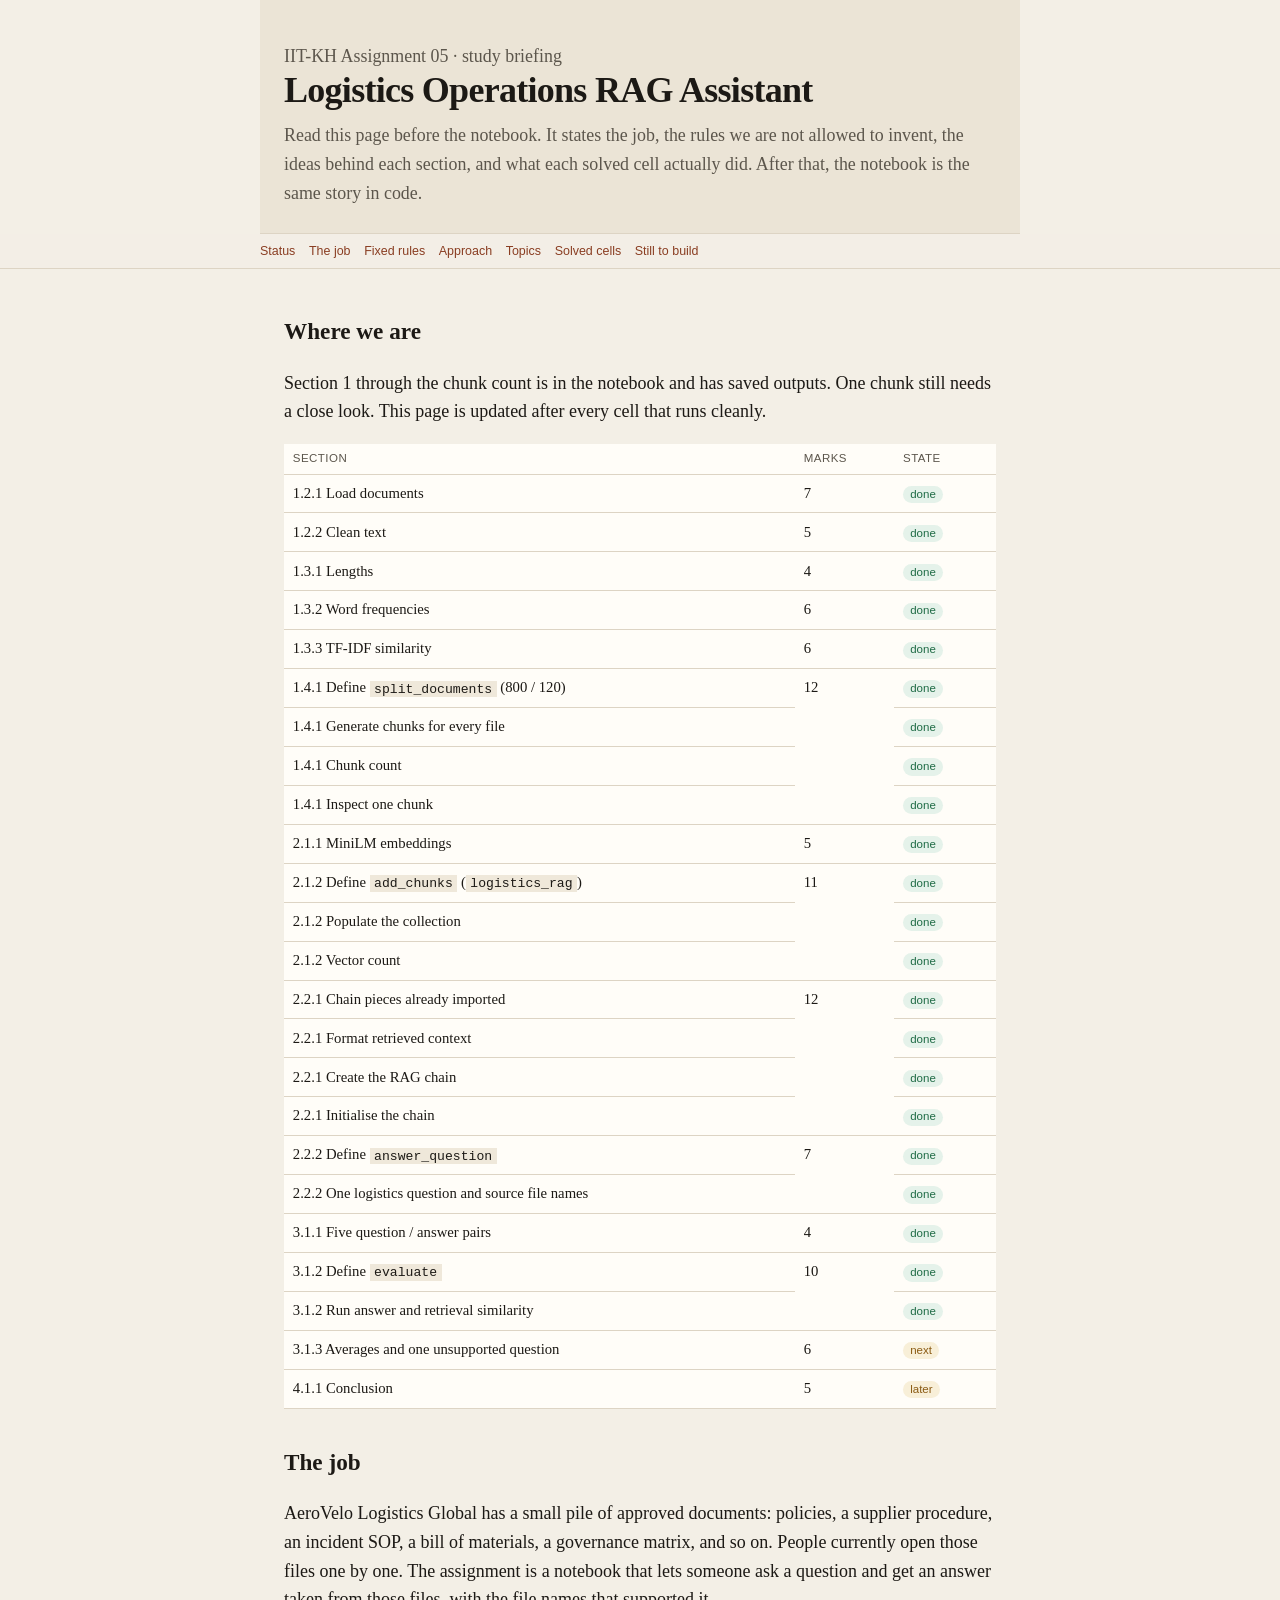
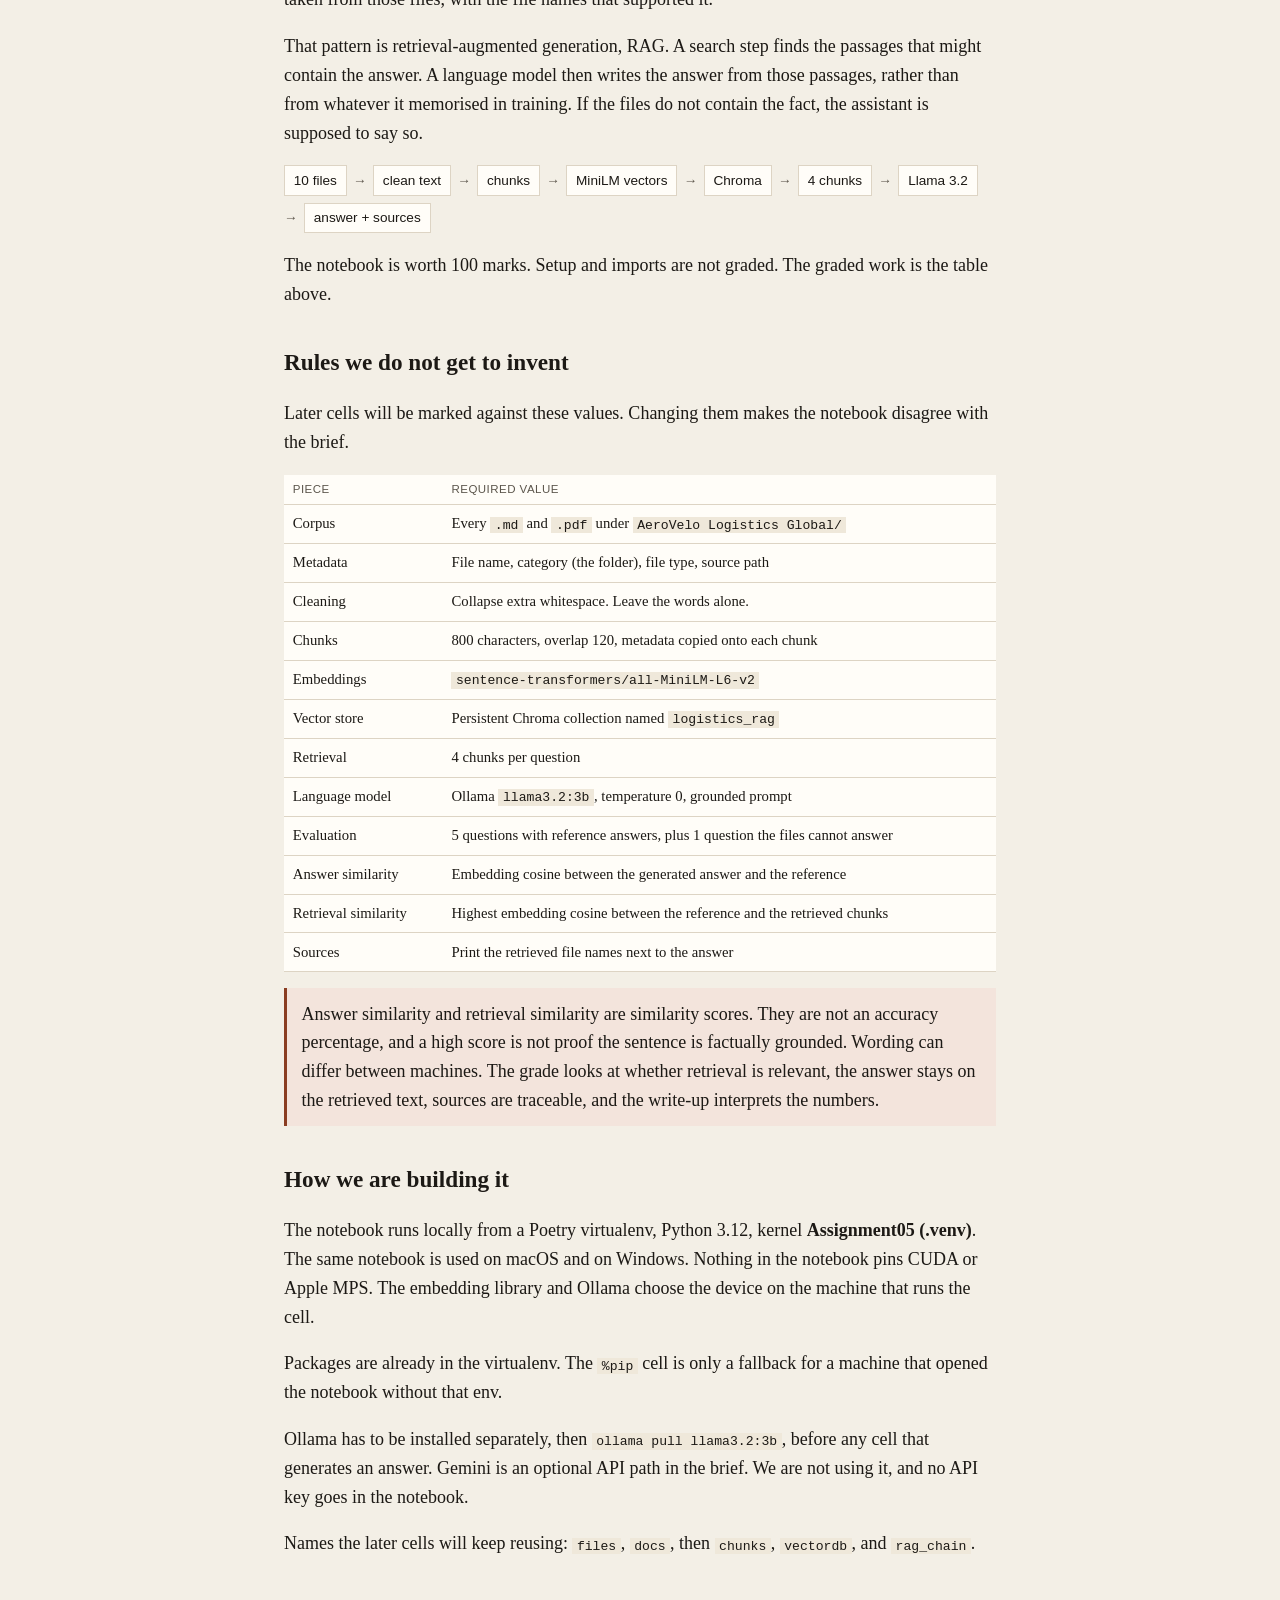
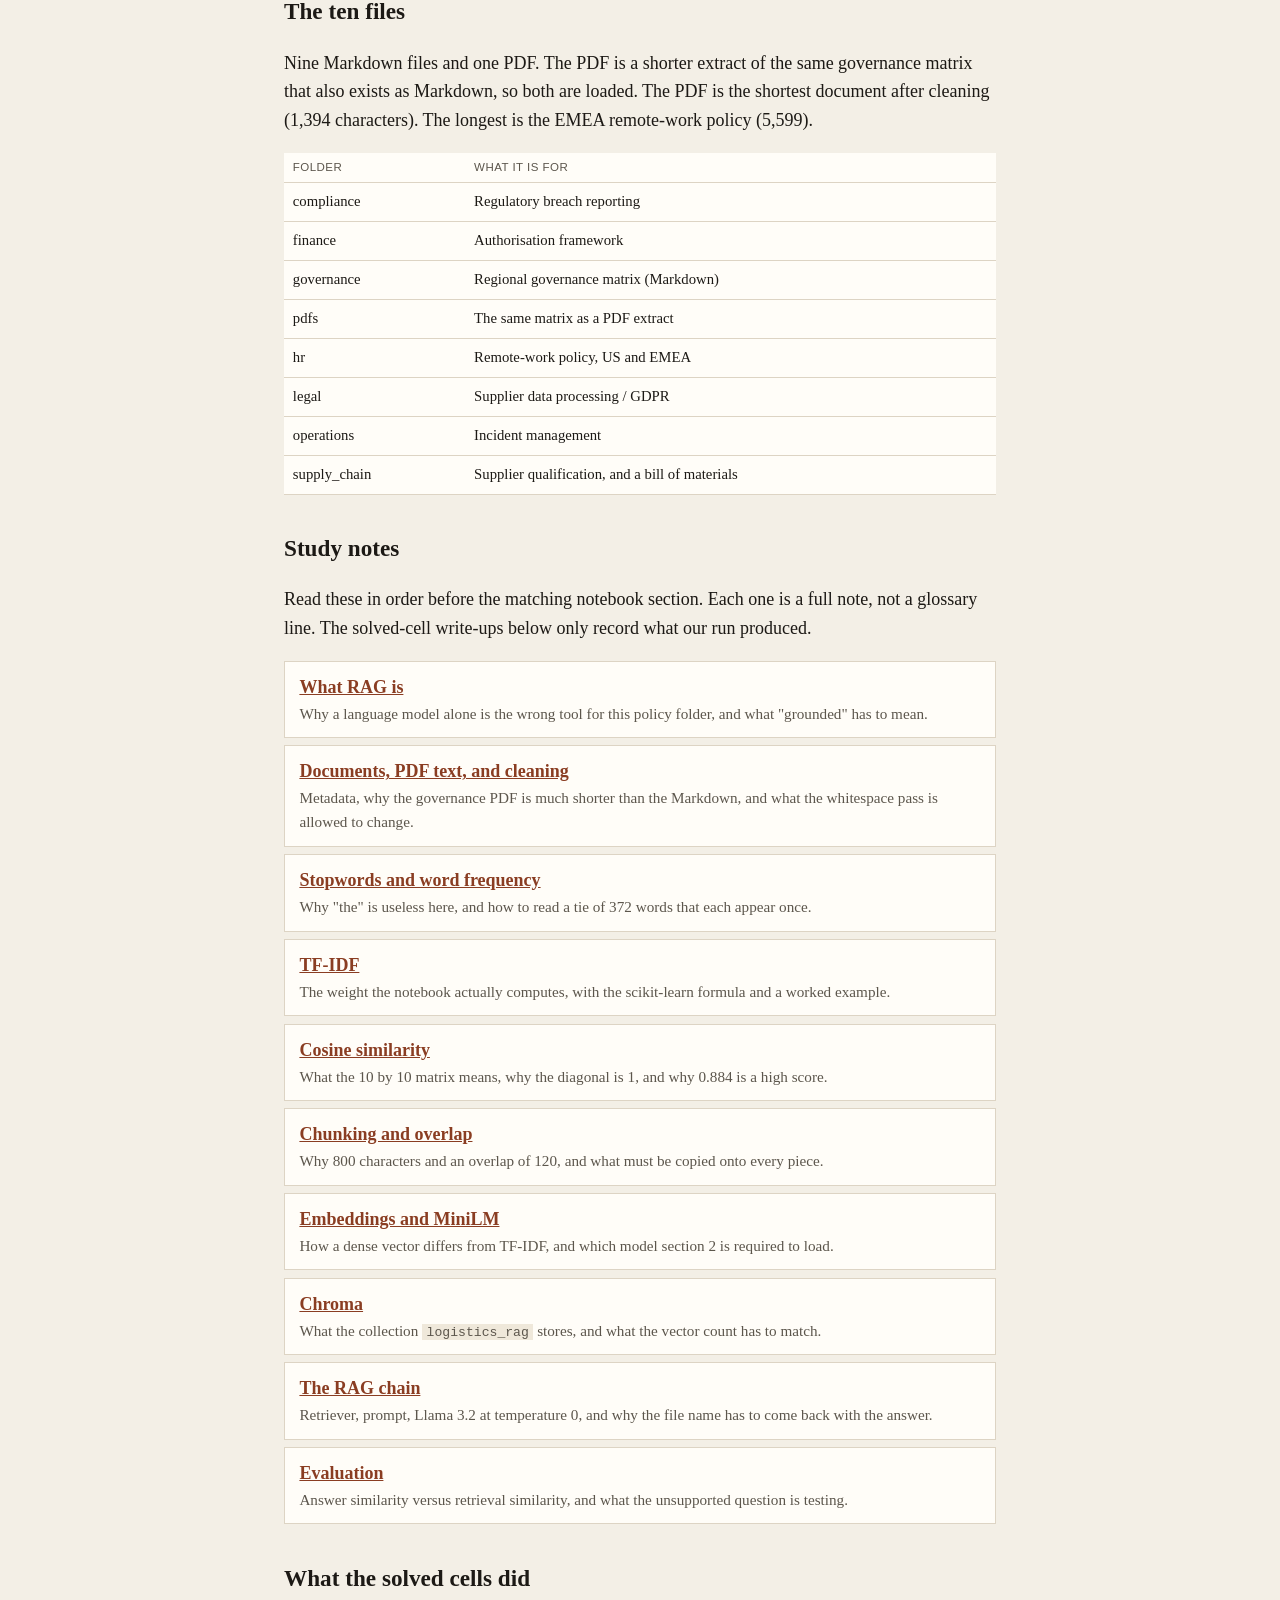
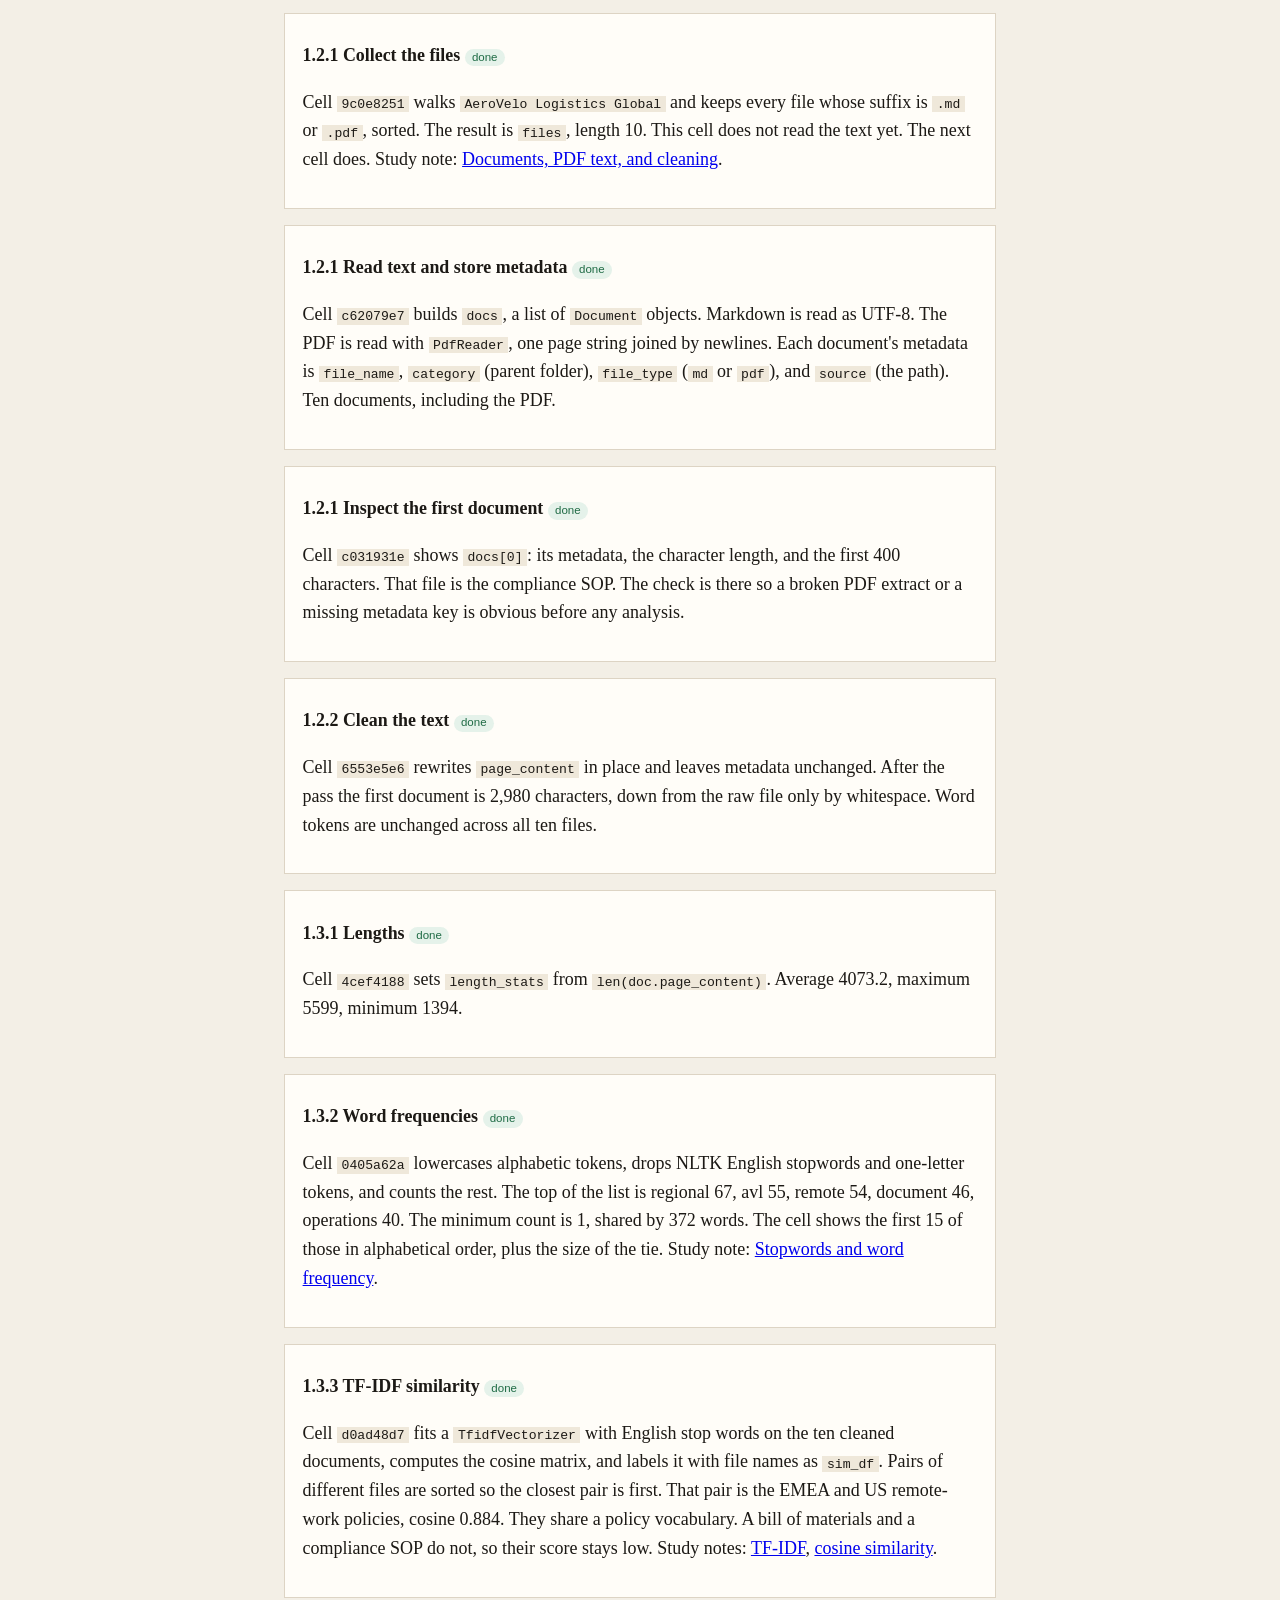
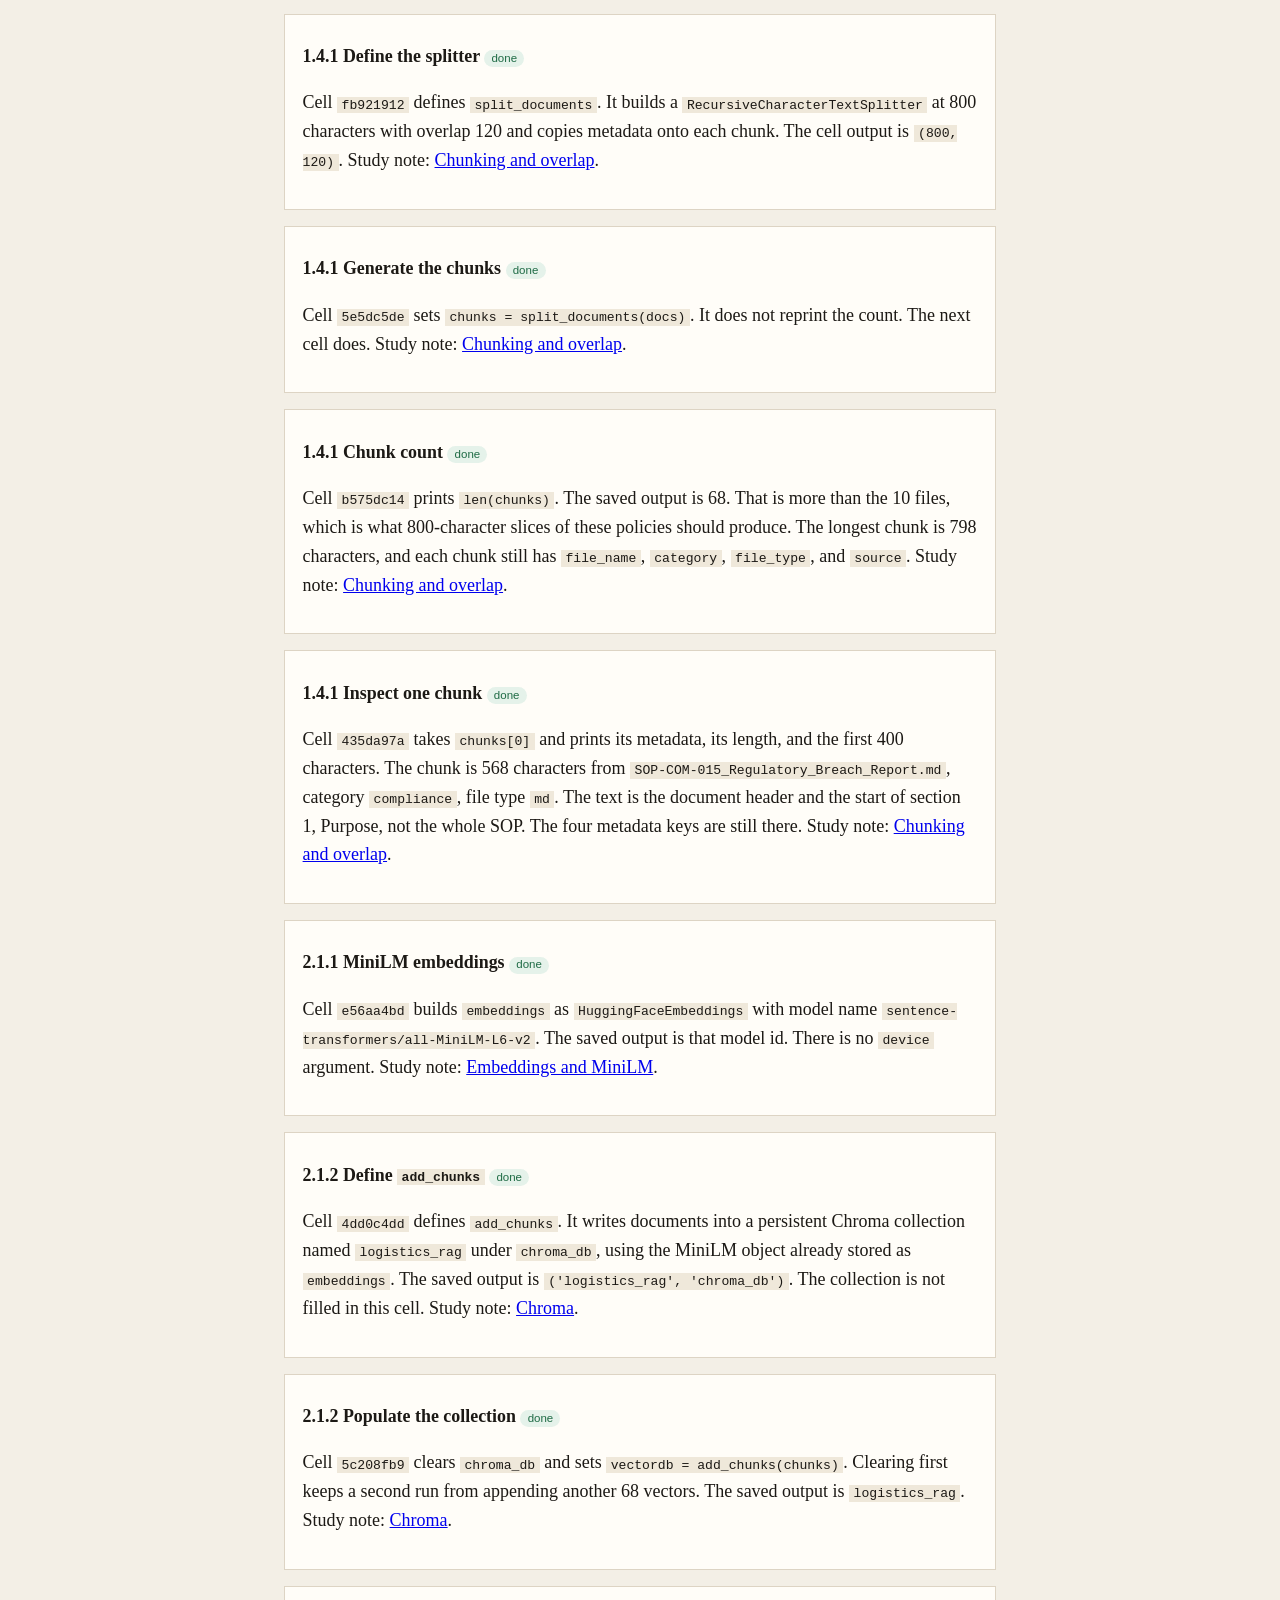
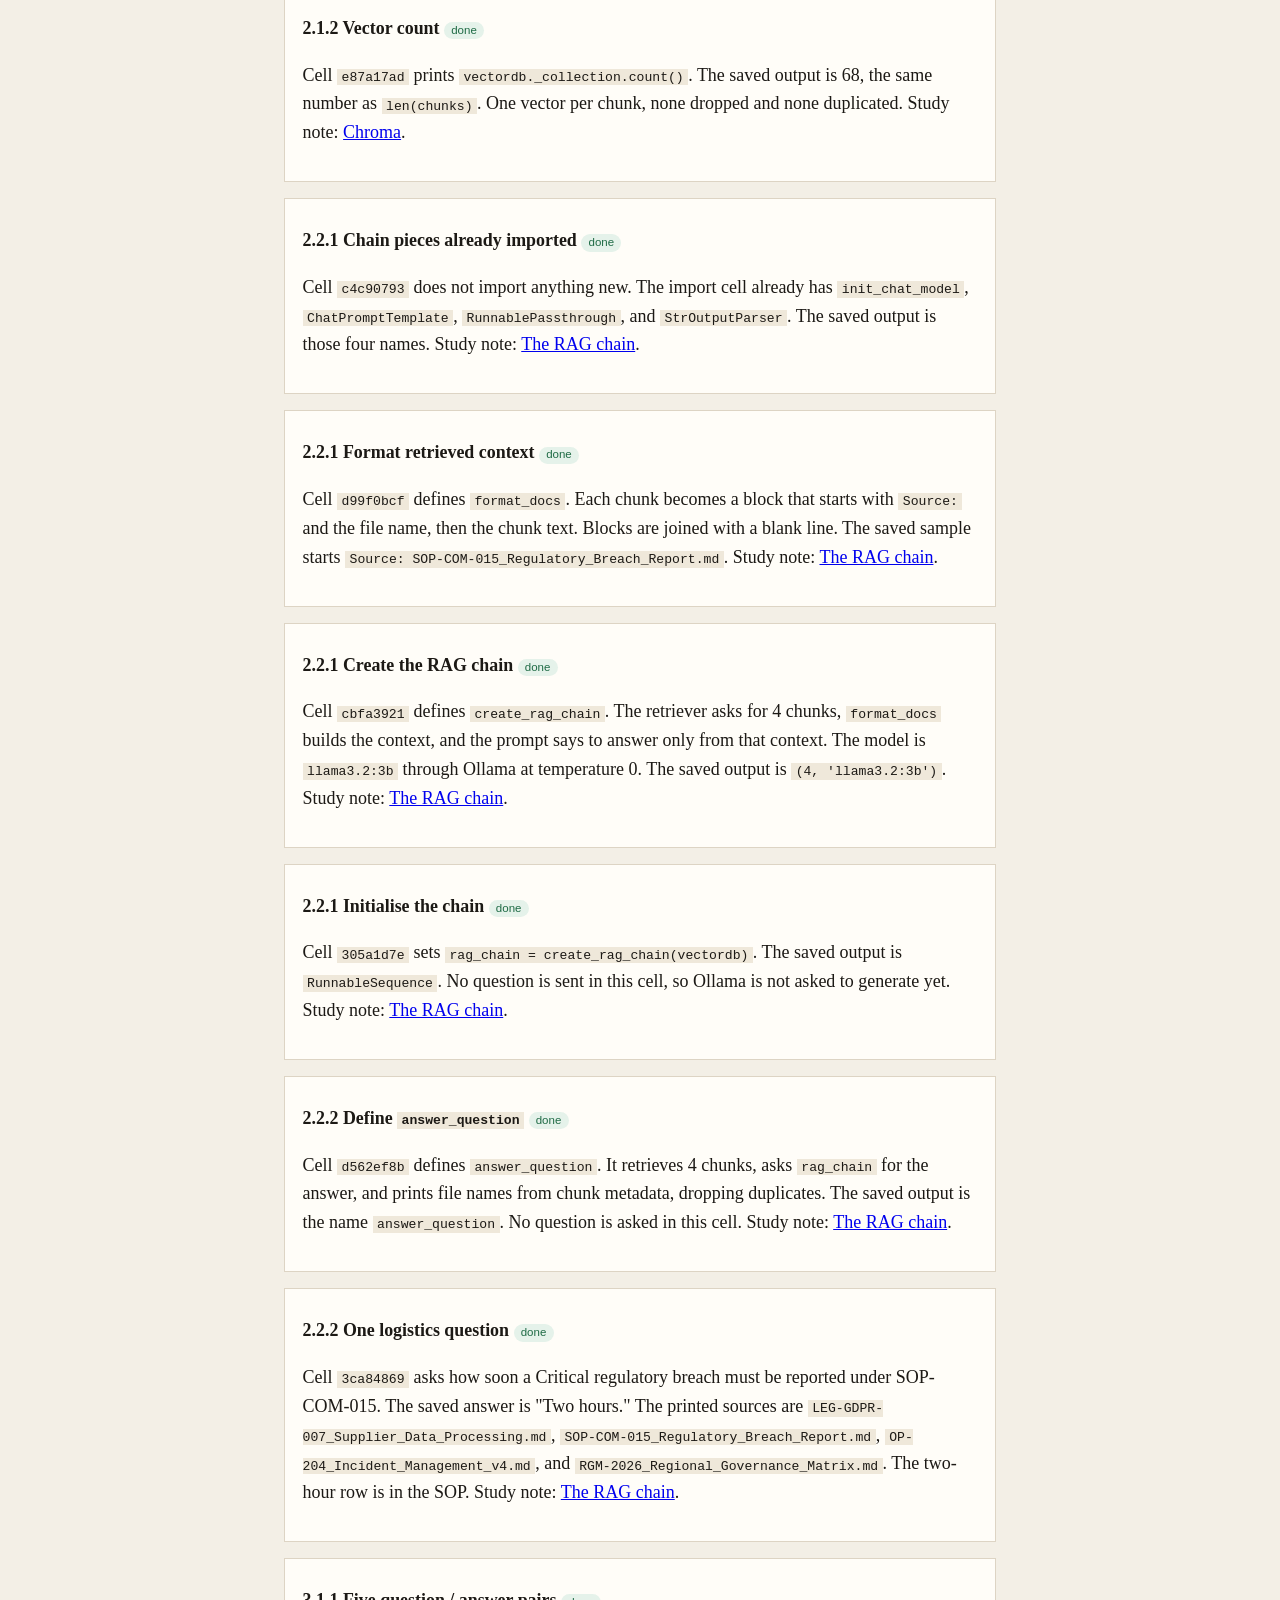
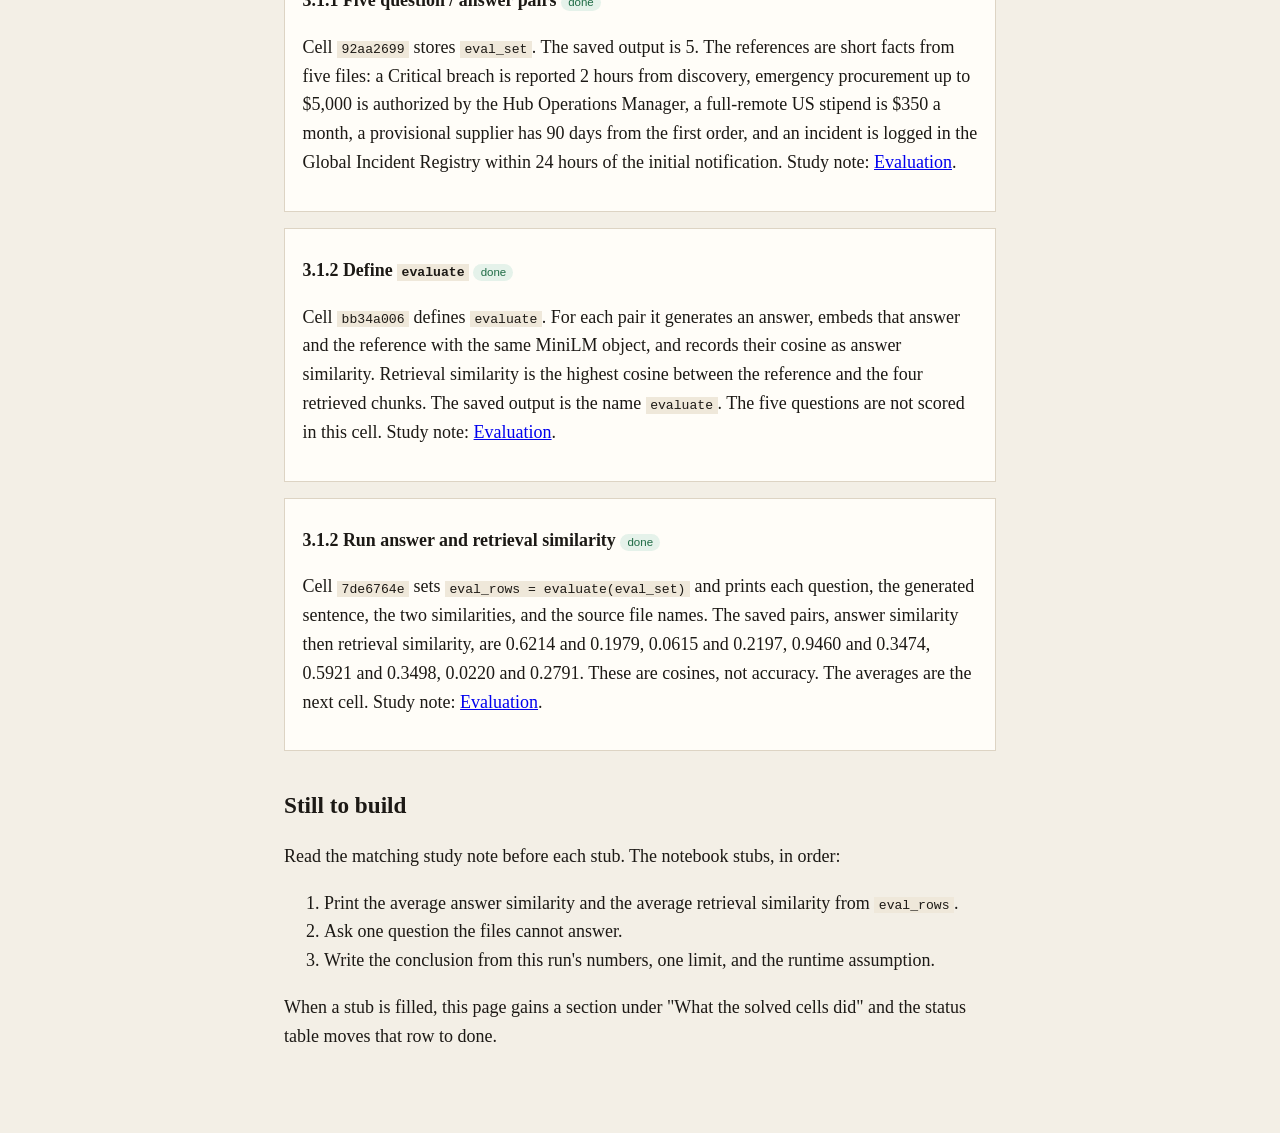
==== commit 3ea0966c: "Record MiniLM similarity for each of the five evaluation questions. Co-authored-by: Cursor <cursorag" ====
--- a/docs/index.html
+++ b/docs/index.html
@@ -50,8 +50,8 @@
         <tr><td>2.2.2 One logistics question and source file names</td><td><span class="tag done">done</span></td></tr>
         <tr><td>3.1.1 Five question / answer pairs</td><td>4</td><td><span class="tag done">done</span></td></tr>
         <tr><td>3.1.2 Define <code>evaluate</code></td><td rowspan="2">10</td><td><span class="tag done">done</span></td></tr>
-        <tr><td>3.1.2 Run answer and retrieval similarity</td><td><span class="tag todo">next</span></td></tr>
-        <tr><td>3.1.3 Averages and one unsupported question</td><td>6</td><td><span class="tag todo">later</span></td></tr>
+        <tr><td>3.1.2 Run answer and retrieval similarity</td><td><span class="tag done">done</span></td></tr>
+        <tr><td>3.1.3 Averages and one unsupported question</td><td>6</td><td><span class="tag todo">next</span></td></tr>
         <tr><td>4.1.1 Conclusion</td><td>5</td><td><span class="tag todo">later</span></td></tr>
       </tbody>
     </table>
@@ -248,10 +248,15 @@
       <p>Cell <code>bb34a006</code> defines <code>evaluate</code>. For each pair it generates an answer, embeds that answer and the reference with the same MiniLM object, and records their cosine as answer similarity. Retrieval similarity is the highest cosine between the reference and the four retrieved chunks. The saved output is the name <code>evaluate</code>. The five questions are not scored in this cell. Study note: <a href="topics/evaluation.html">Evaluation</a>.</p>
     </article>
 
+    <article class="cell" id="cell-7de6764e">
+      <h3>3.1.2 Run answer and retrieval similarity <span class="tag done">done</span></h3>
+      <p>Cell <code>7de6764e</code> sets <code>eval_rows = evaluate(eval_set)</code> and prints each question, the generated sentence, the two similarities, and the source file names. The saved pairs, answer similarity then retrieval similarity, are 0.6214 and 0.1979, 0.0615 and 0.2197, 0.9460 and 0.3474, 0.5921 and 0.3498, 0.0220 and 0.2791. These are cosines, not accuracy. The averages are the next cell. Study note: <a href="topics/evaluation.html">Evaluation</a>.</p>
+    </article>
+
     <h2 id="ahead">Still to build</h2>
     <p>Read the matching study note before each stub. The notebook stubs, in order:</p>
     <ol>
-      <li>Run <code>evaluate(eval_set)</code> and print both similarities for each question. Ollama must already be serving <code>llama3.2:3b</code>.</li>
+      <li>Print the average answer similarity and the average retrieval similarity from <code>eval_rows</code>.</li>
       <li>Ask one question the files cannot answer.</li>
       <li>Write the conclusion from this run's numbers, one limit, and the runtime assumption.</li>
     </ol>
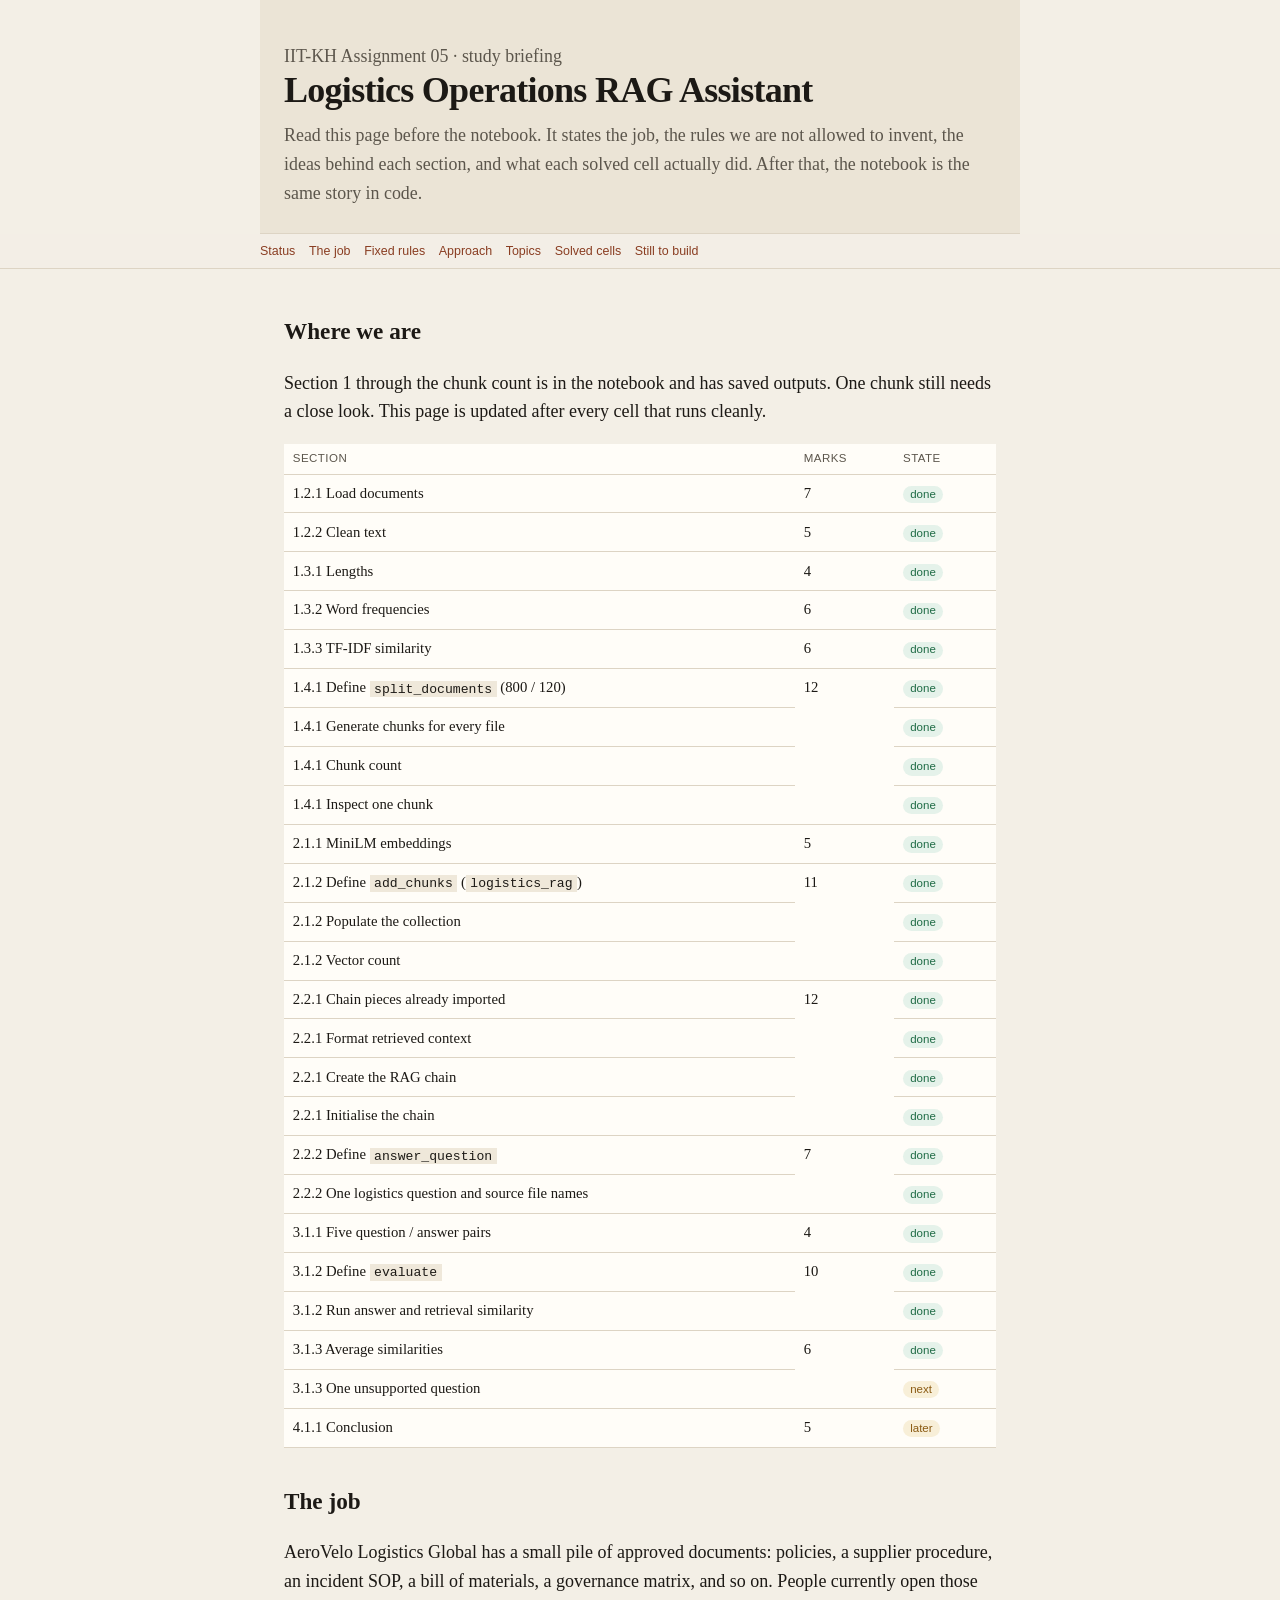
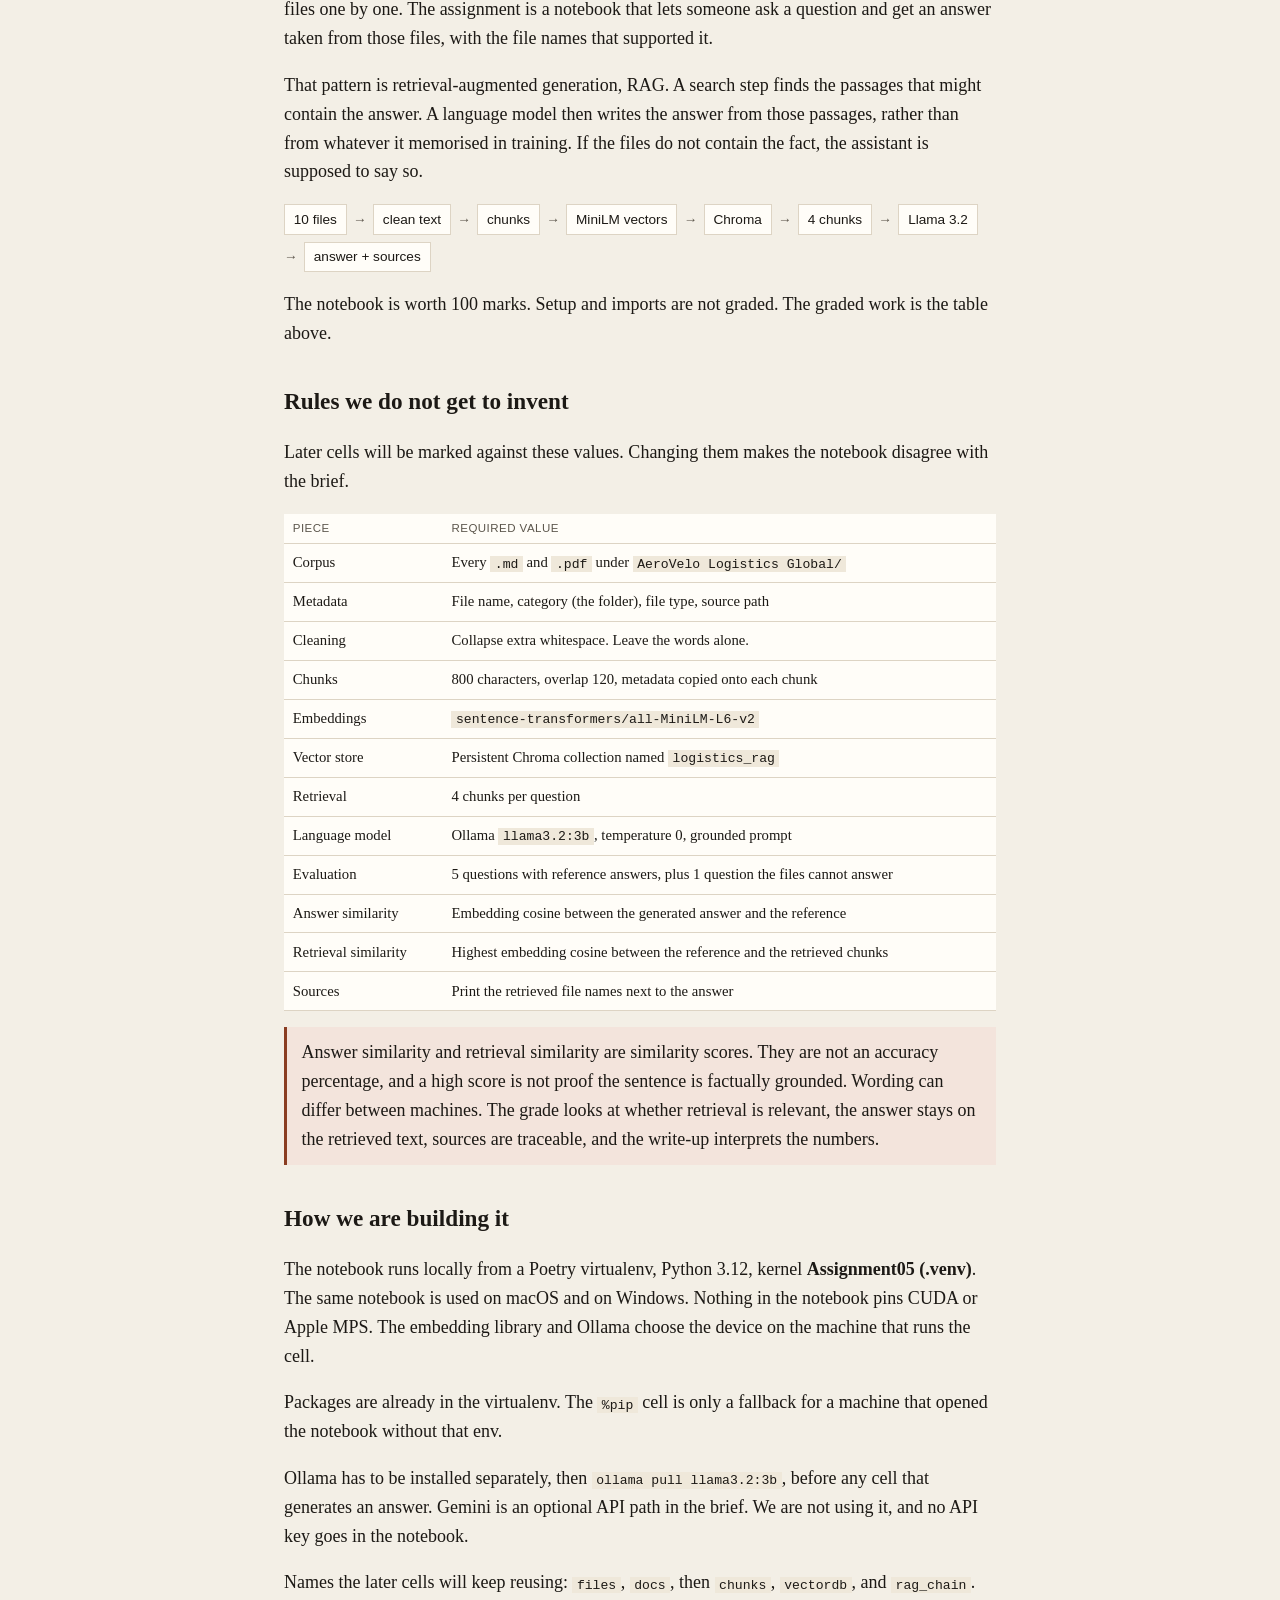
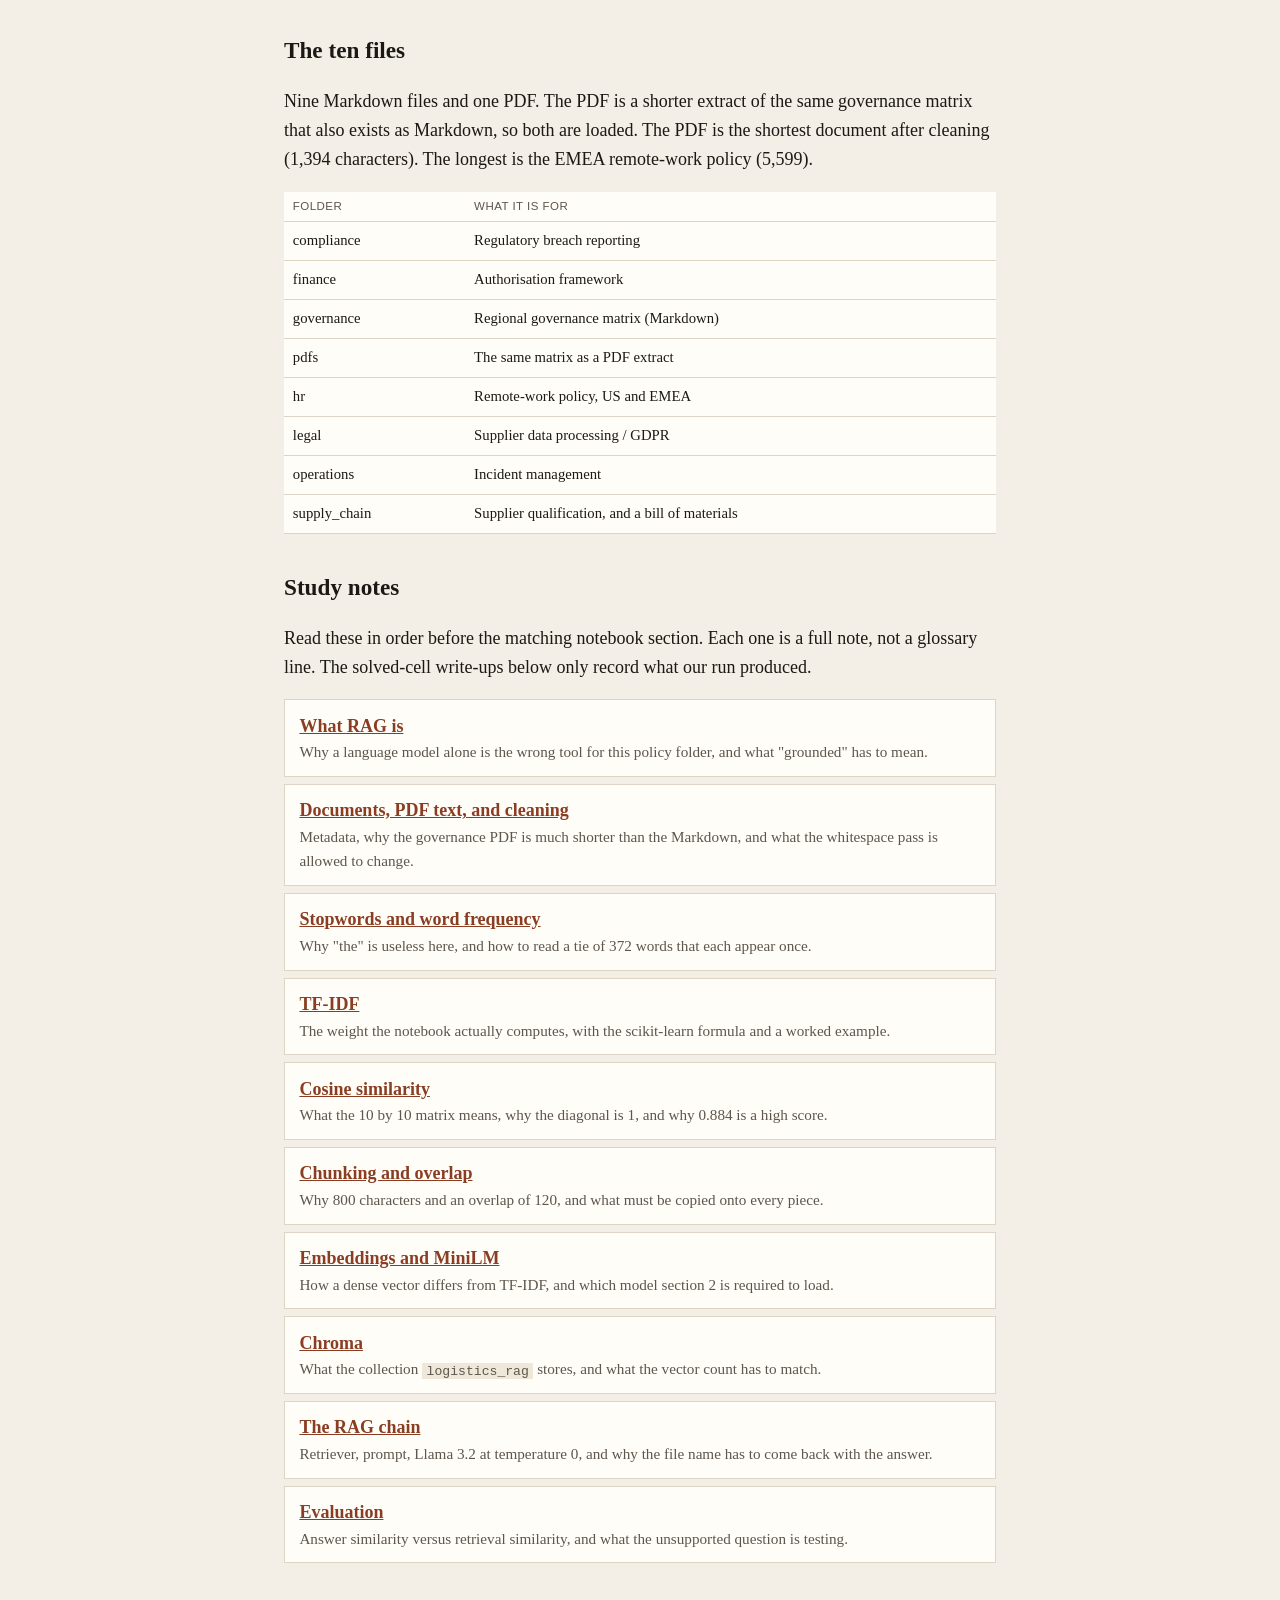
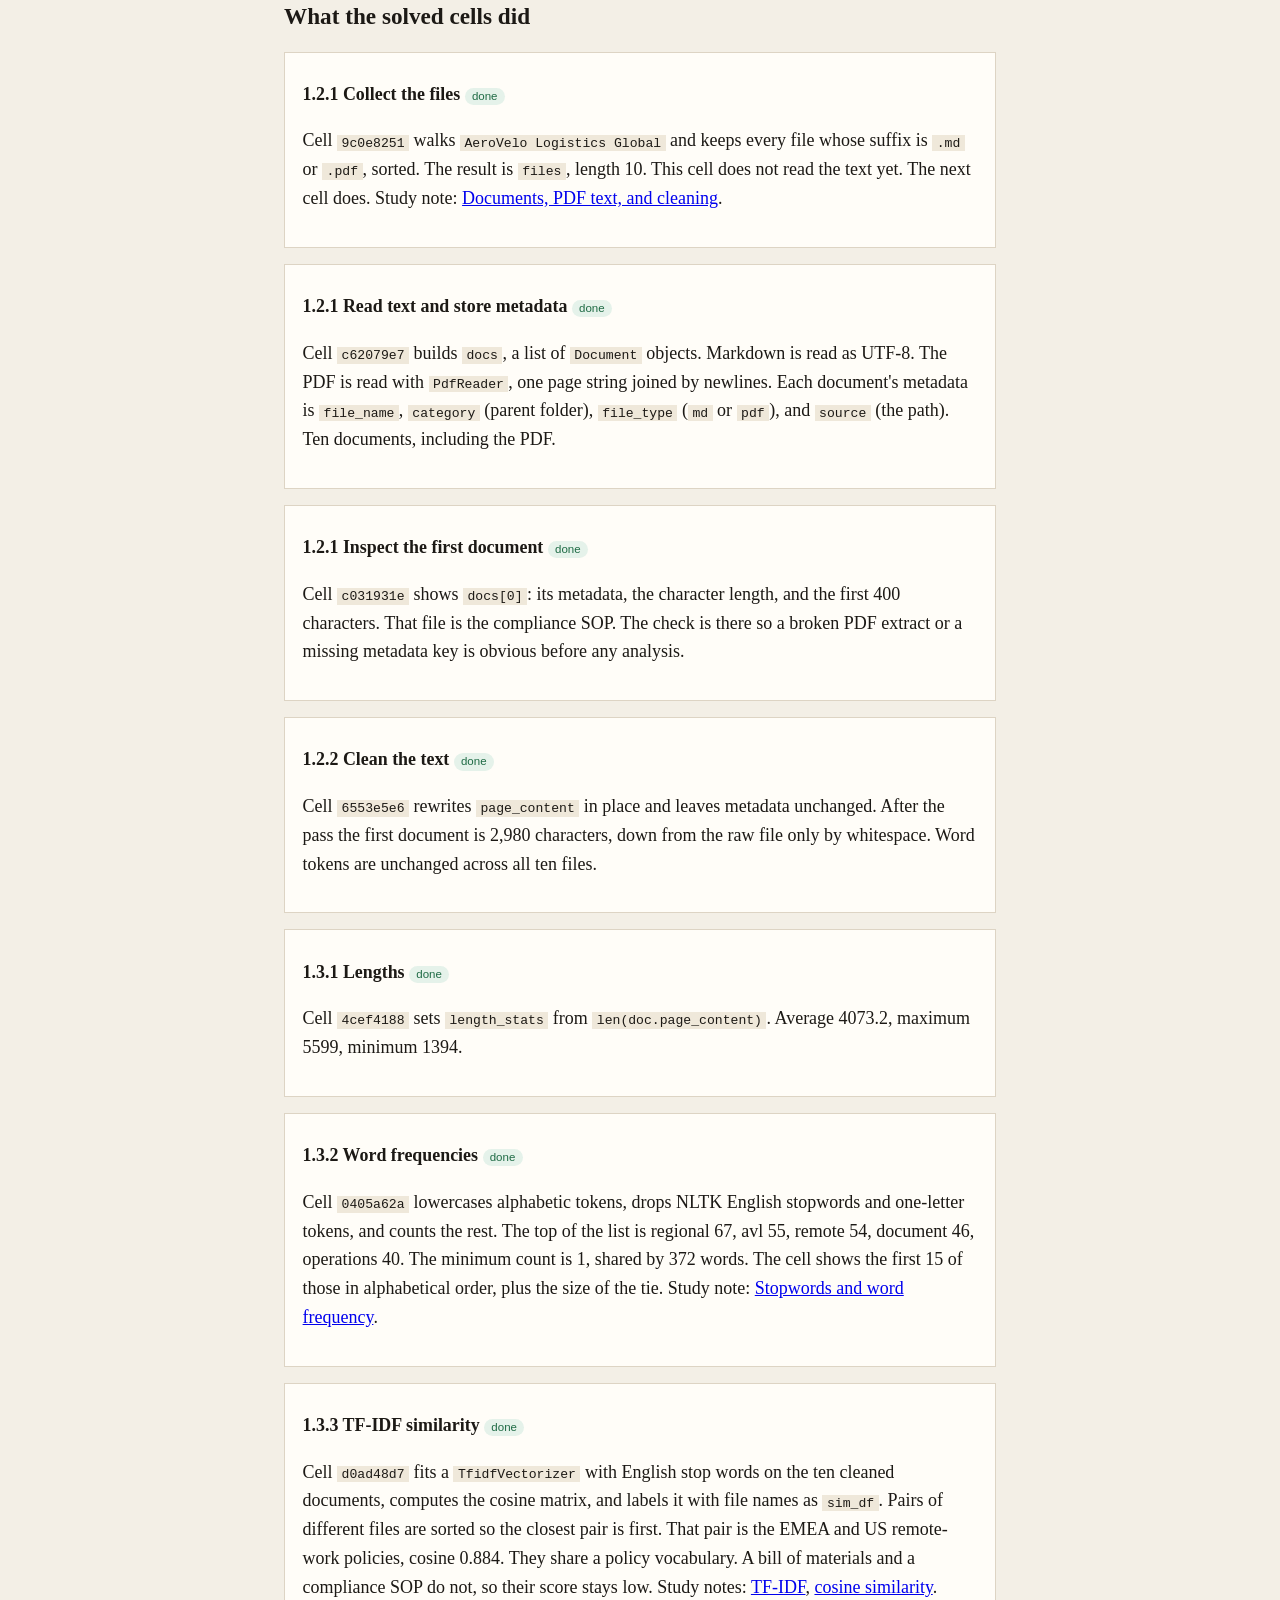
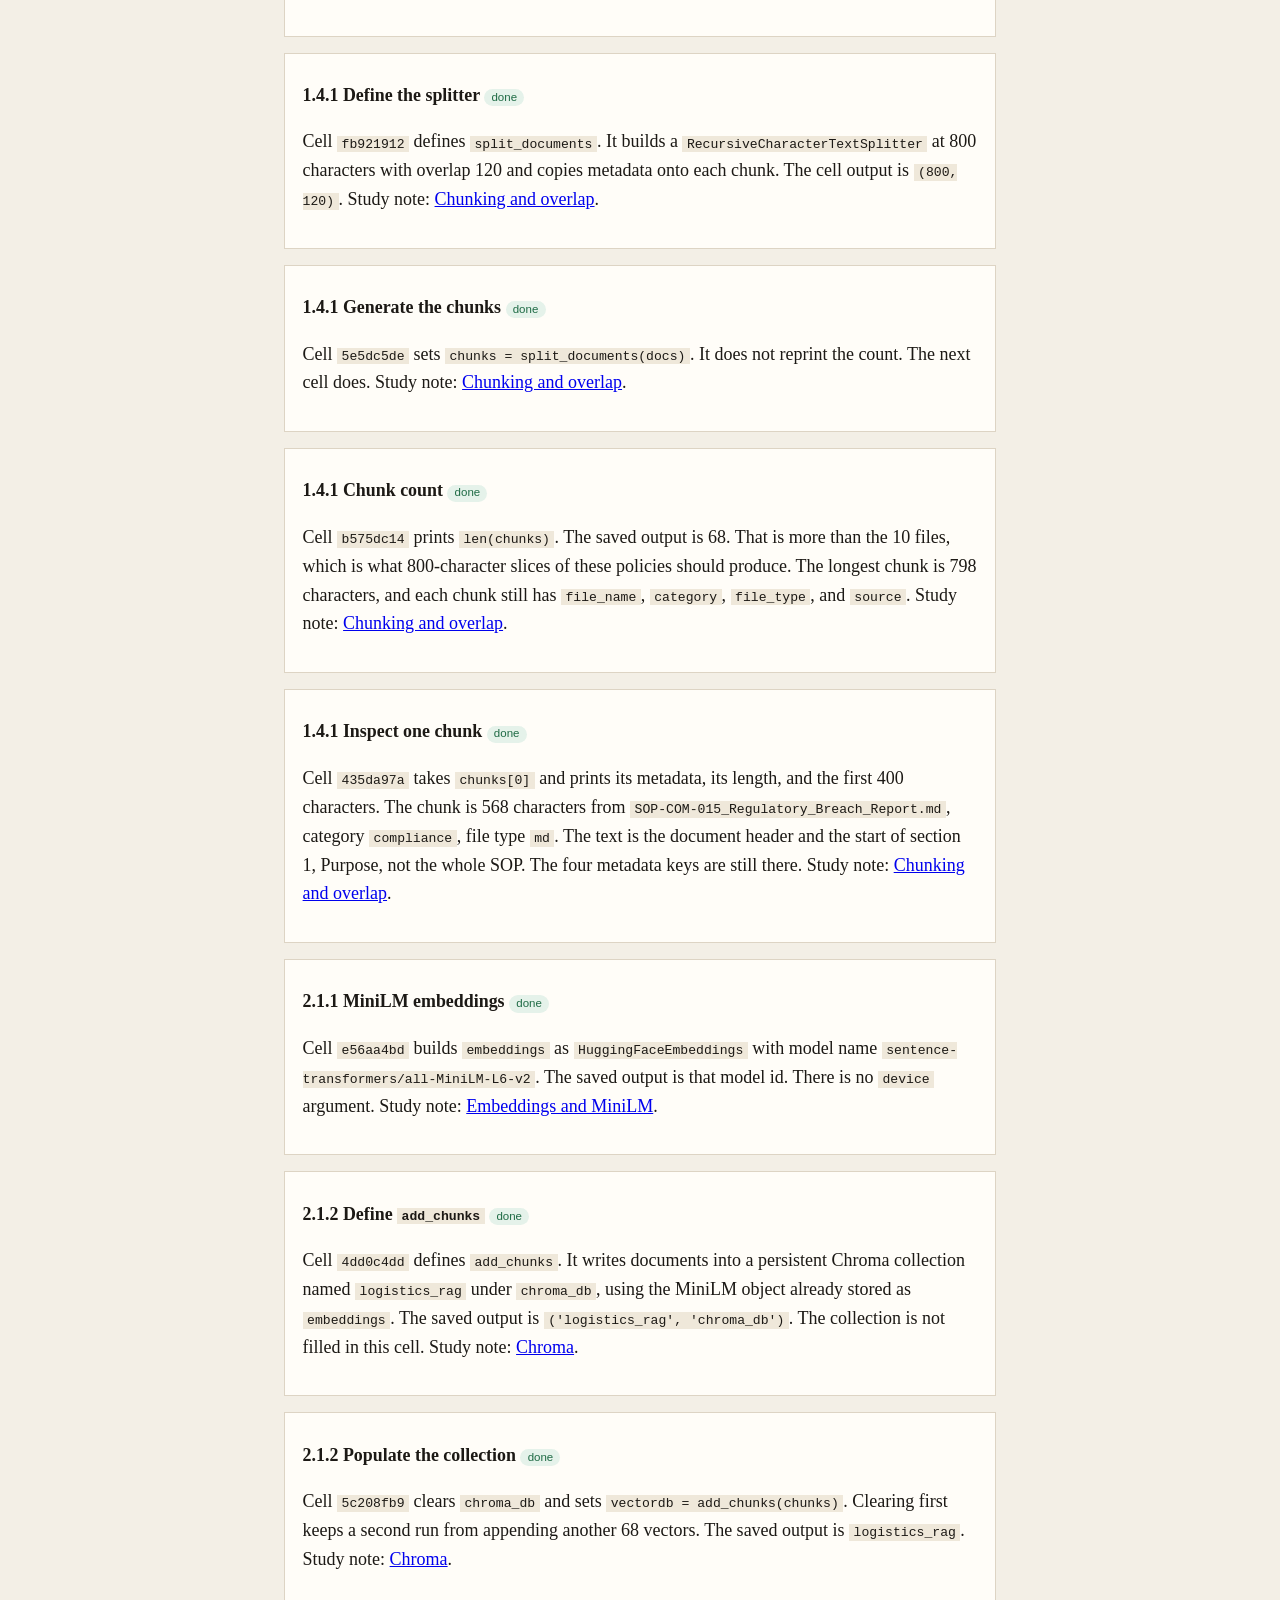
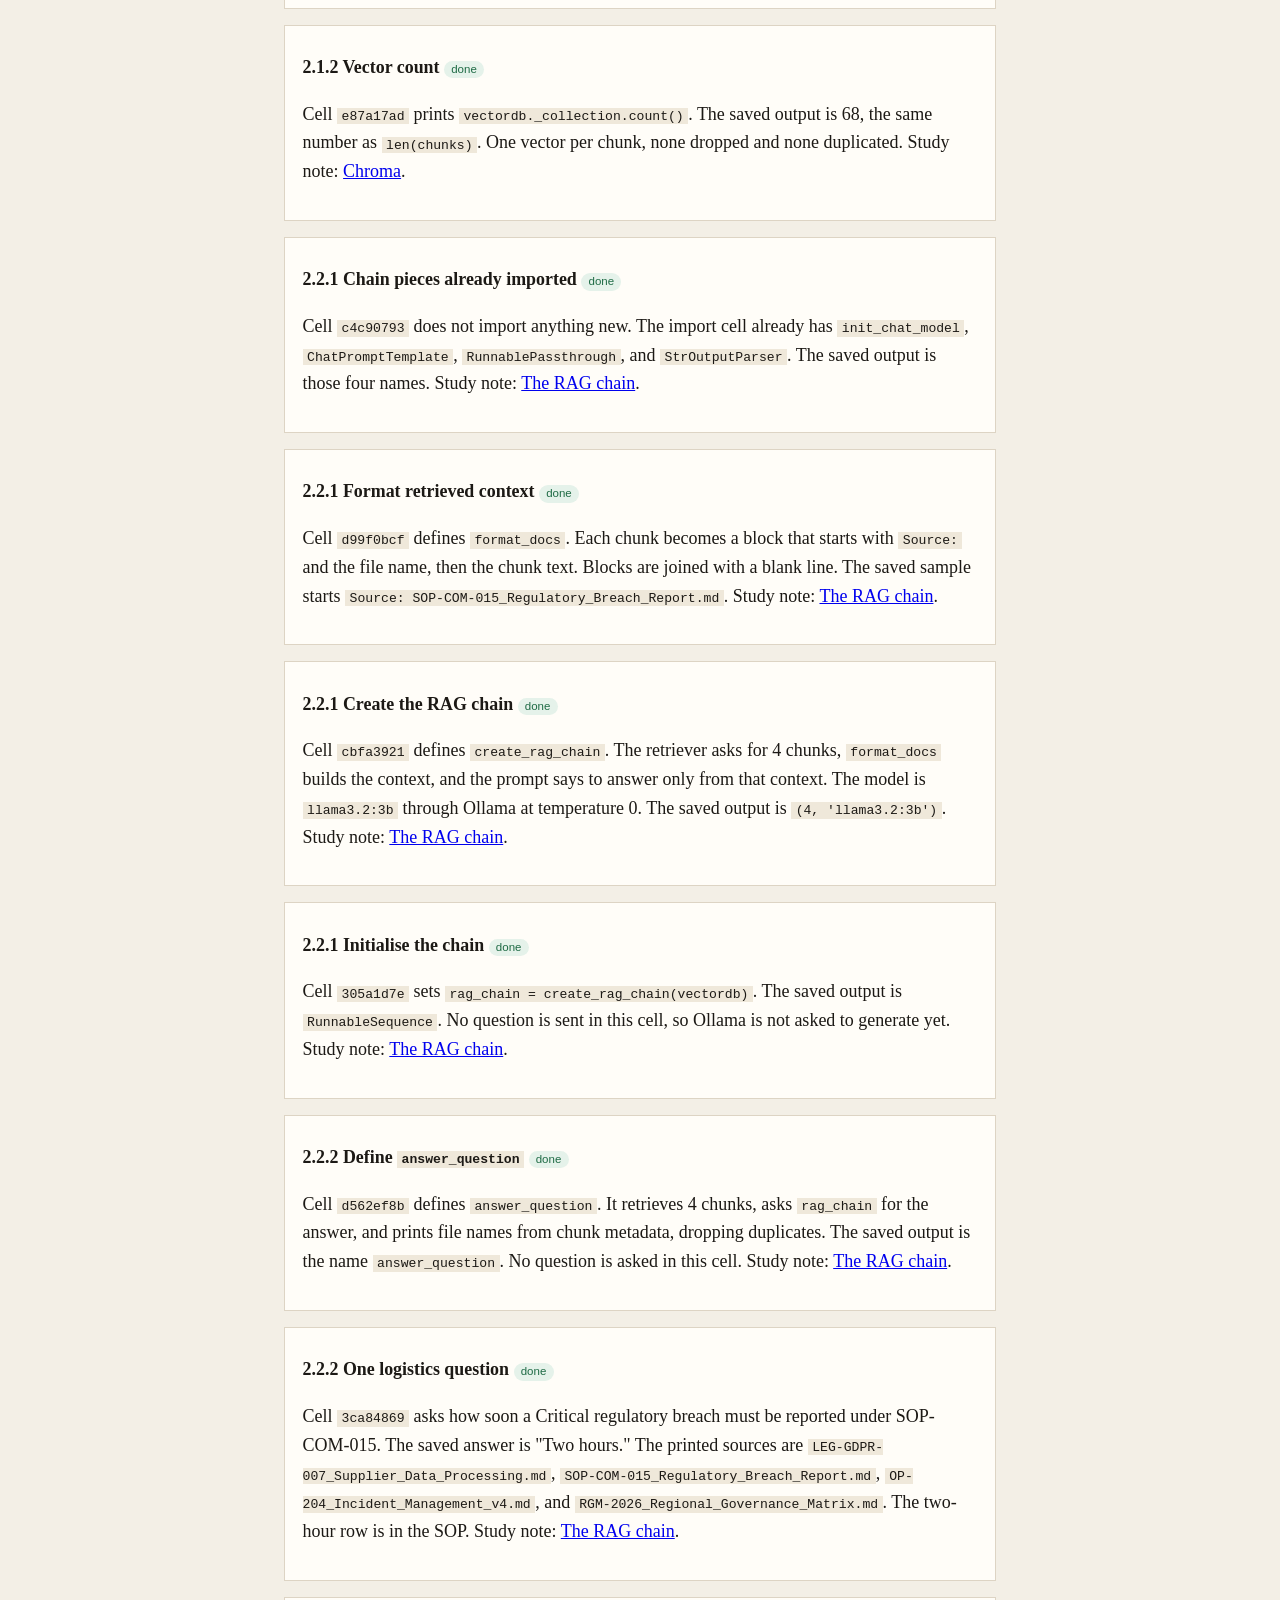
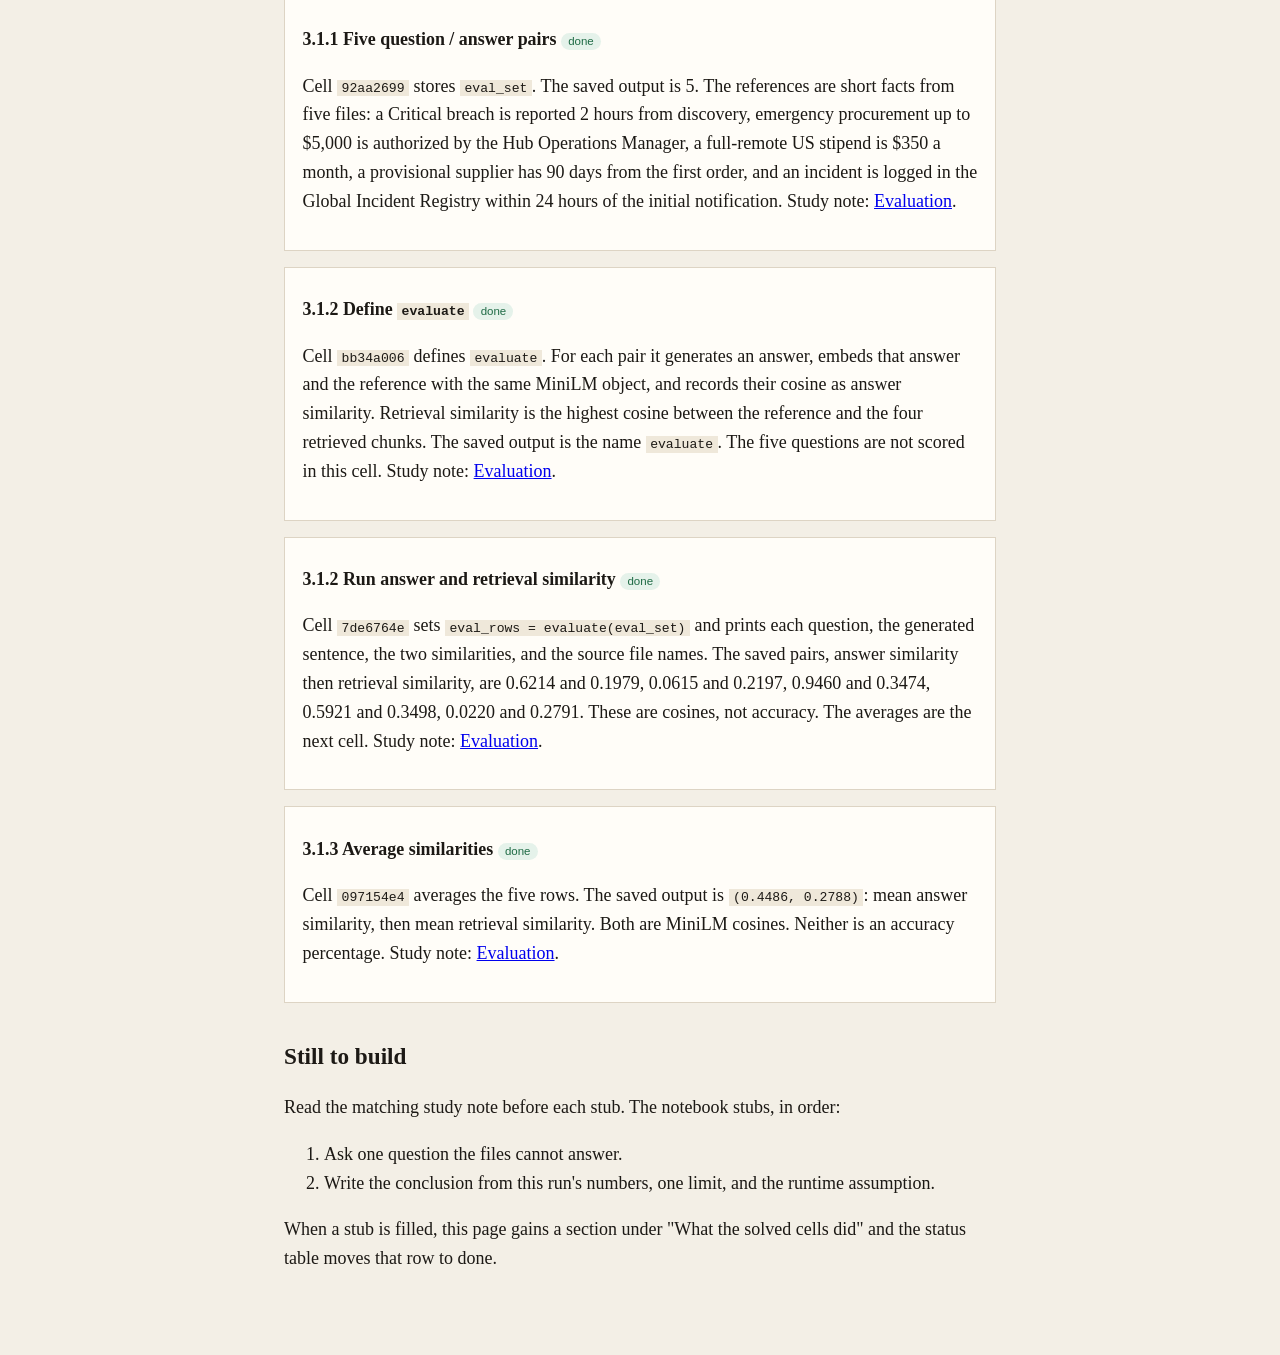
==== commit bb9479a1: "Print the mean answer and retrieval similarities for the five questions. Co-authored-by: Cursor <cur" ====
--- a/docs/index.html
+++ b/docs/index.html
@@ -51,7 +51,8 @@
         <tr><td>3.1.1 Five question / answer pairs</td><td>4</td><td><span class="tag done">done</span></td></tr>
         <tr><td>3.1.2 Define <code>evaluate</code></td><td rowspan="2">10</td><td><span class="tag done">done</span></td></tr>
         <tr><td>3.1.2 Run answer and retrieval similarity</td><td><span class="tag done">done</span></td></tr>
-        <tr><td>3.1.3 Averages and one unsupported question</td><td>6</td><td><span class="tag todo">next</span></td></tr>
+        <tr><td>3.1.3 Average similarities</td><td rowspan="2">6</td><td><span class="tag done">done</span></td></tr>
+        <tr><td>3.1.3 One unsupported question</td><td><span class="tag todo">next</span></td></tr>
         <tr><td>4.1.1 Conclusion</td><td>5</td><td><span class="tag todo">later</span></td></tr>
       </tbody>
     </table>
@@ -253,10 +254,14 @@
       <p>Cell <code>7de6764e</code> sets <code>eval_rows = evaluate(eval_set)</code> and prints each question, the generated sentence, the two similarities, and the source file names. The saved pairs, answer similarity then retrieval similarity, are 0.6214 and 0.1979, 0.0615 and 0.2197, 0.9460 and 0.3474, 0.5921 and 0.3498, 0.0220 and 0.2791. These are cosines, not accuracy. The averages are the next cell. Study note: <a href="topics/evaluation.html">Evaluation</a>.</p>
     </article>
 
+    <article class="cell" id="cell-097154e4">
+      <h3>3.1.3 Average similarities <span class="tag done">done</span></h3>
+      <p>Cell <code>097154e4</code> averages the five rows. The saved output is <code>(0.4486, 0.2788)</code>: mean answer similarity, then mean retrieval similarity. Both are MiniLM cosines. Neither is an accuracy percentage. Study note: <a href="topics/evaluation.html">Evaluation</a>.</p>
+    </article>
+
     <h2 id="ahead">Still to build</h2>
     <p>Read the matching study note before each stub. The notebook stubs, in order:</p>
     <ol>
-      <li>Print the average answer similarity and the average retrieval similarity from <code>eval_rows</code>.</li>
       <li>Ask one question the files cannot answer.</li>
       <li>Write the conclusion from this run's numbers, one limit, and the runtime assumption.</li>
     </ol>
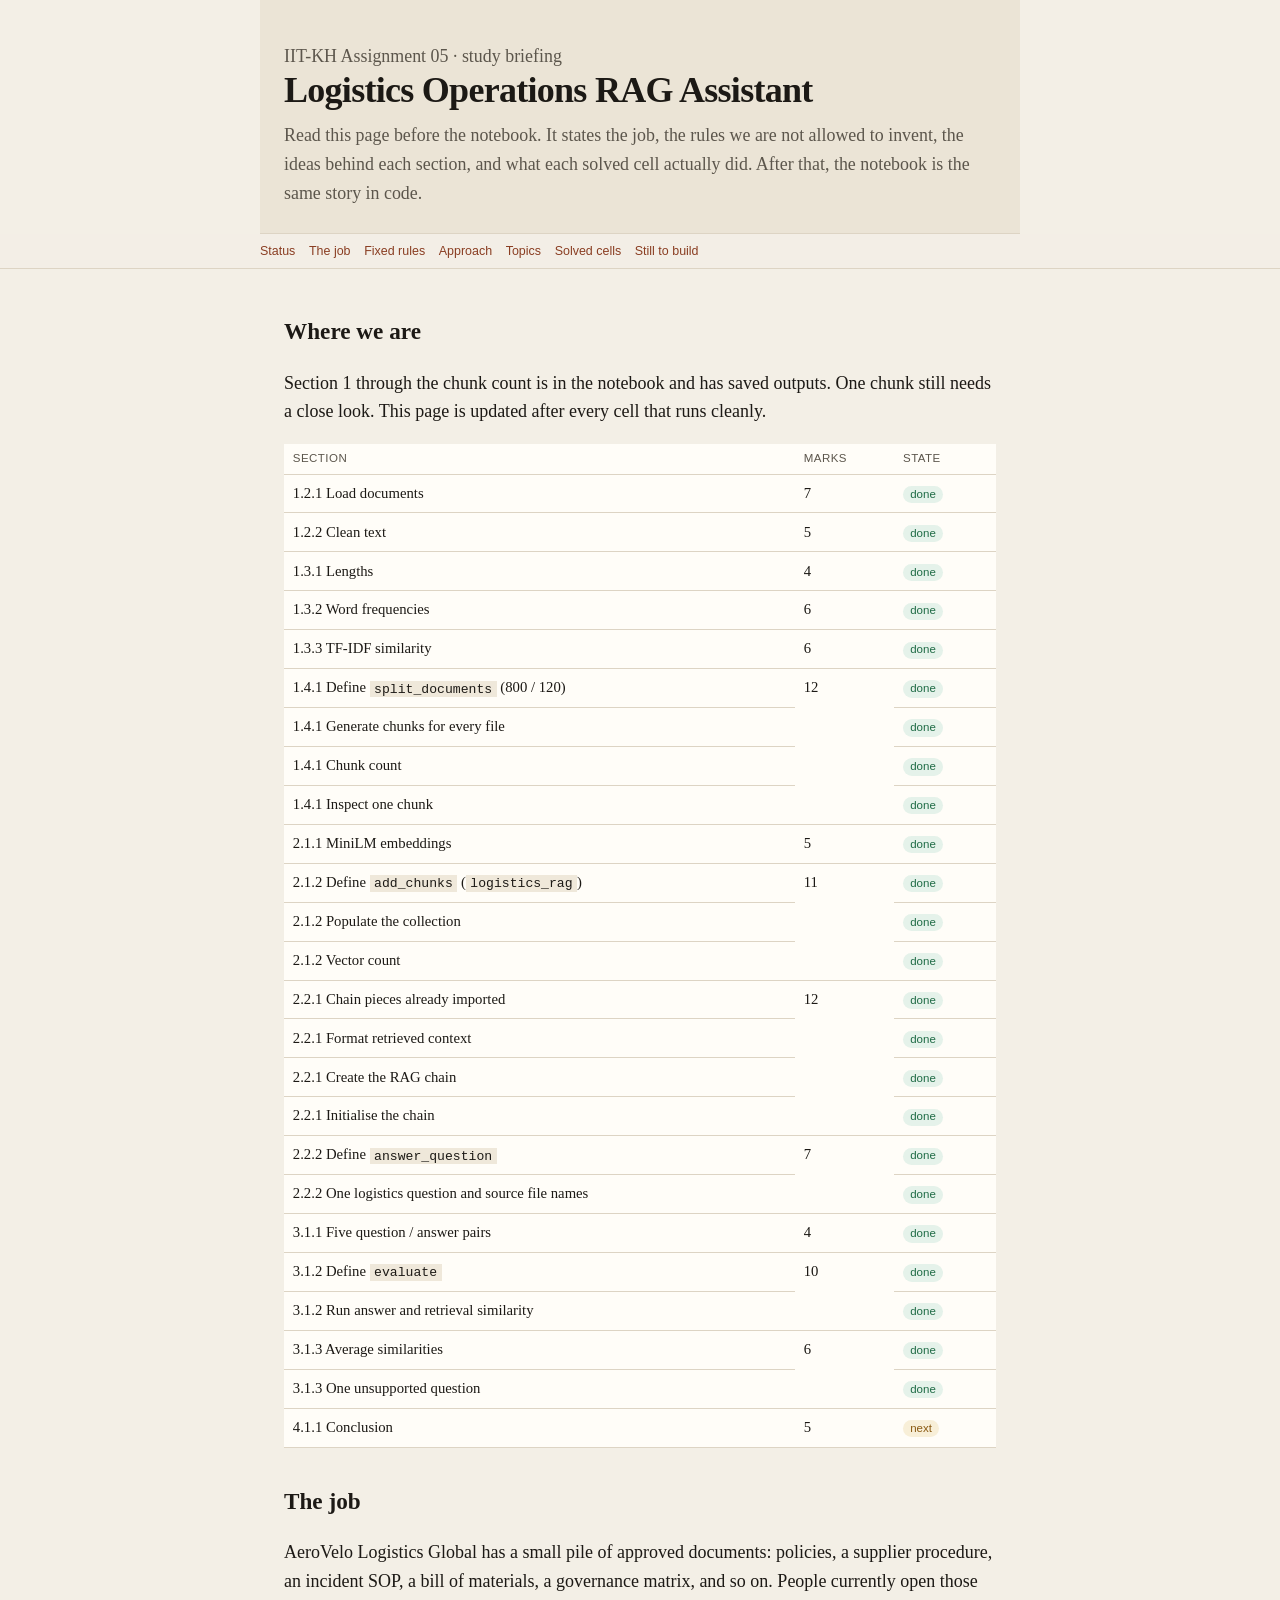
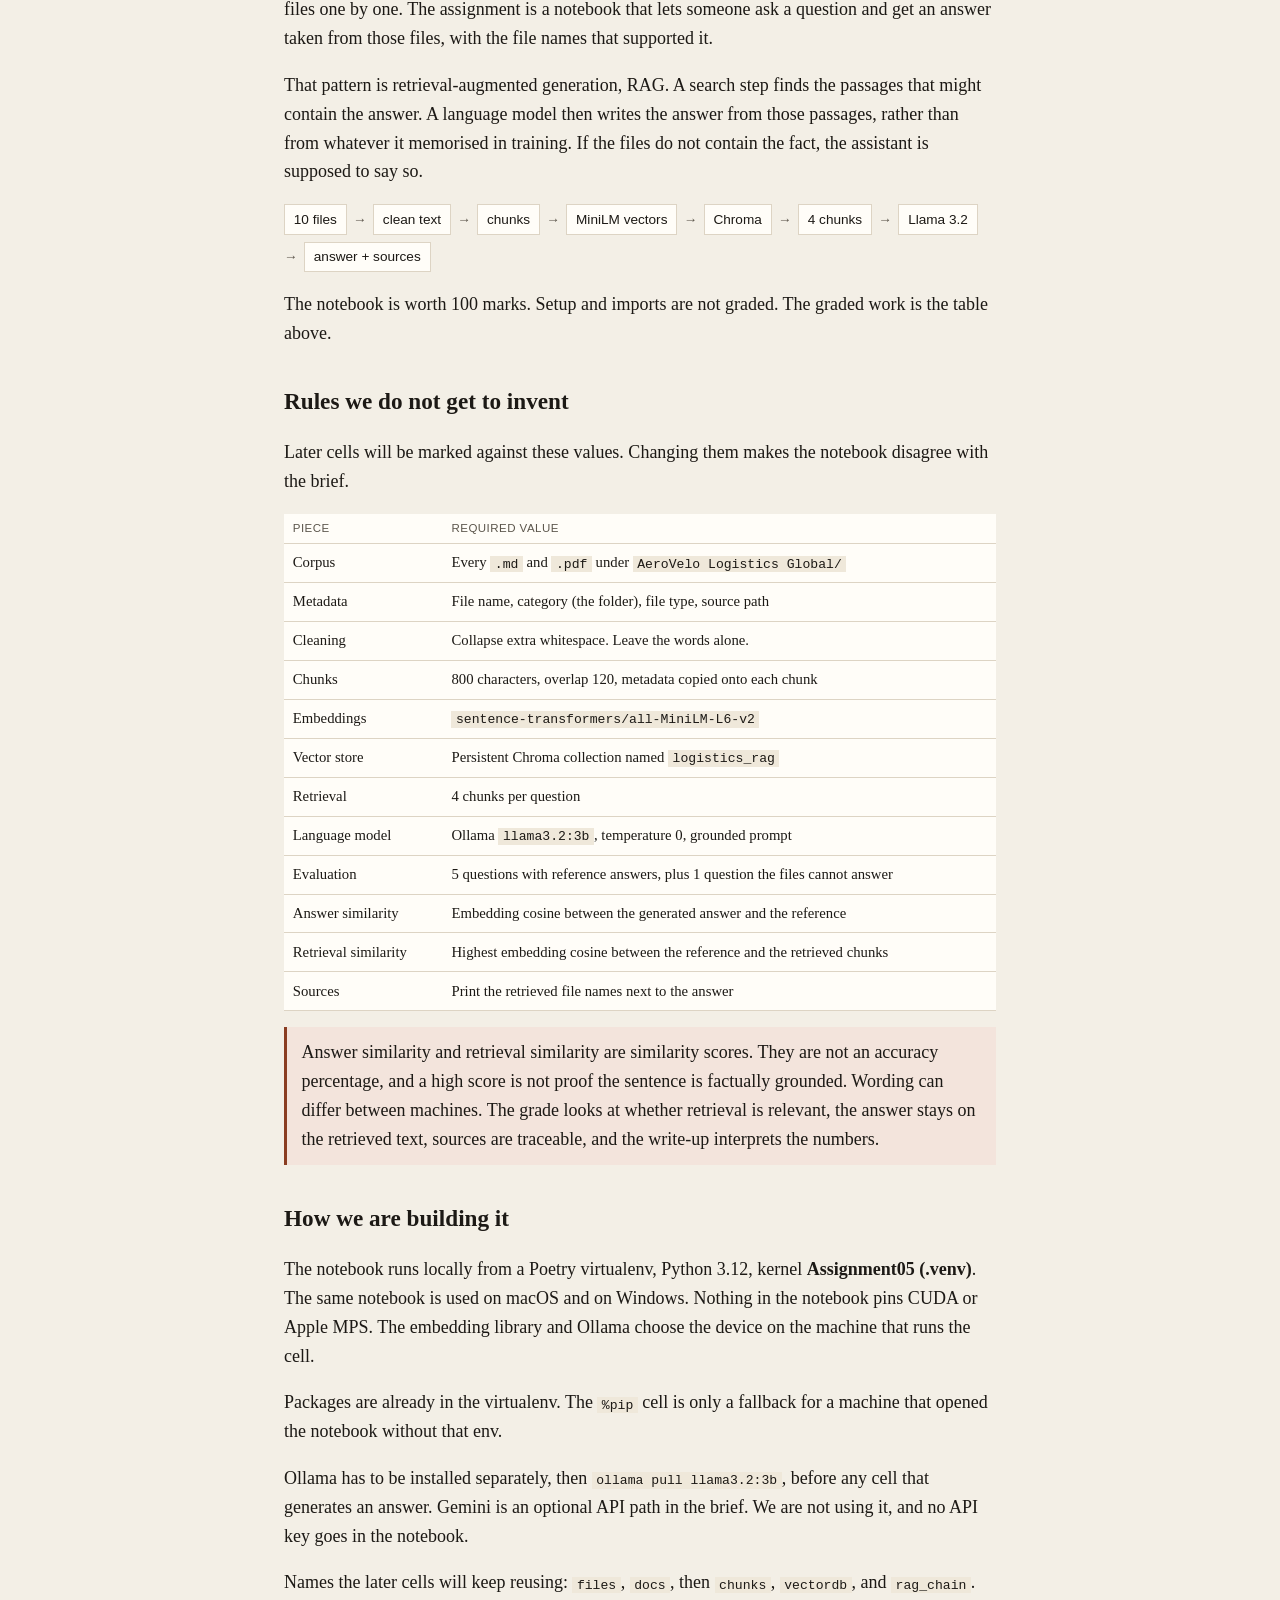
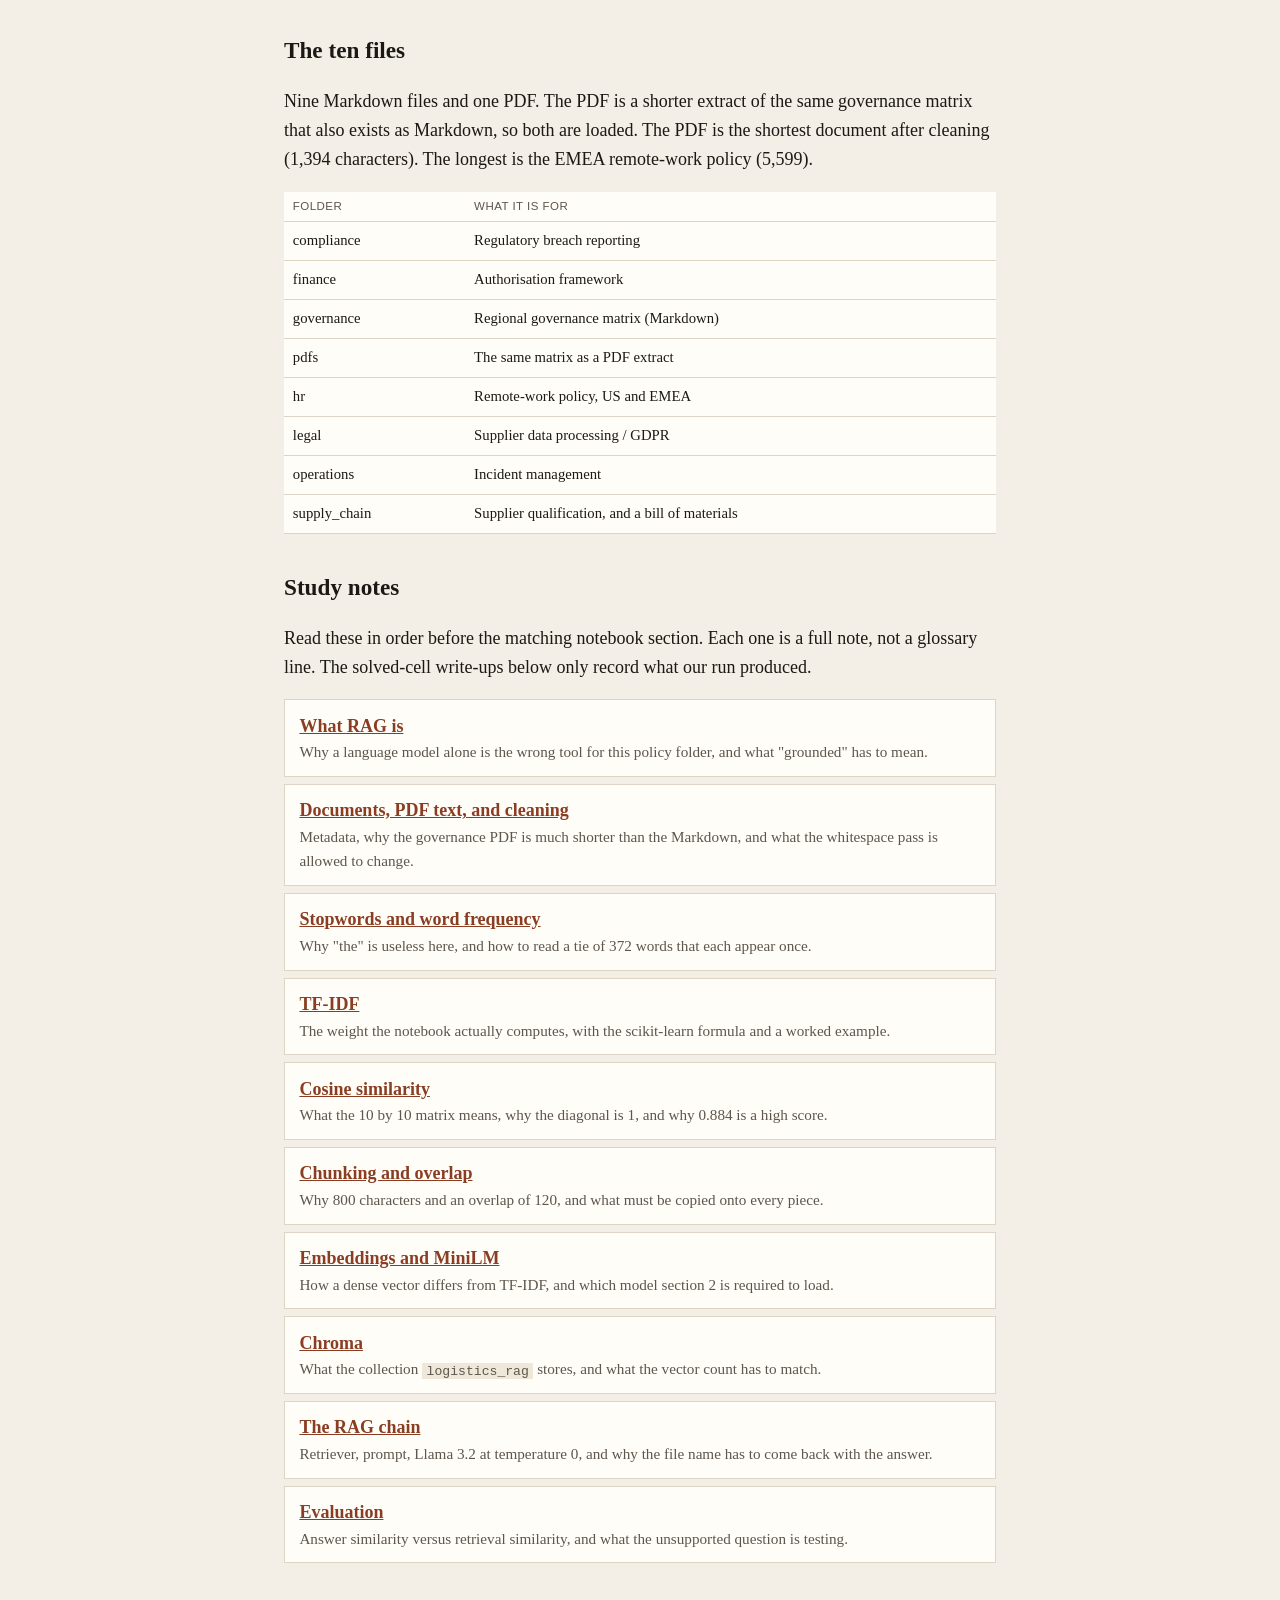
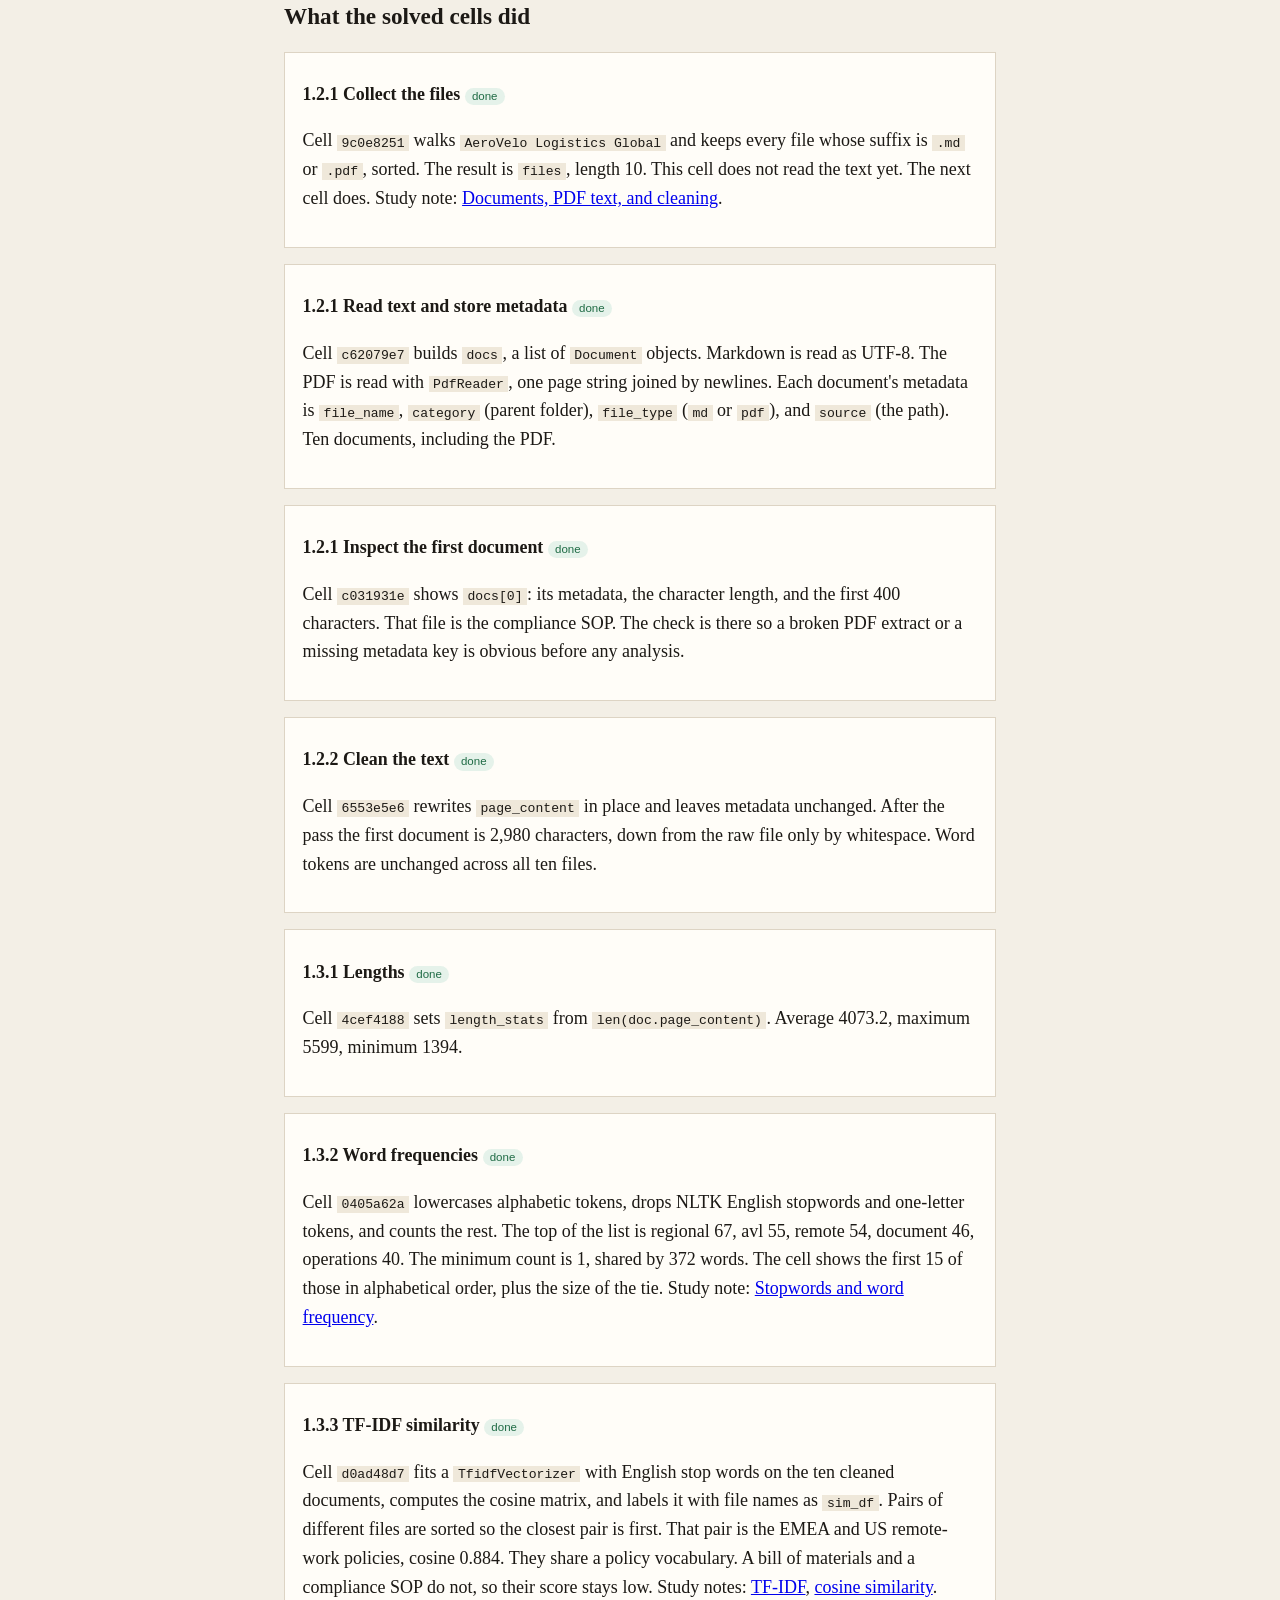
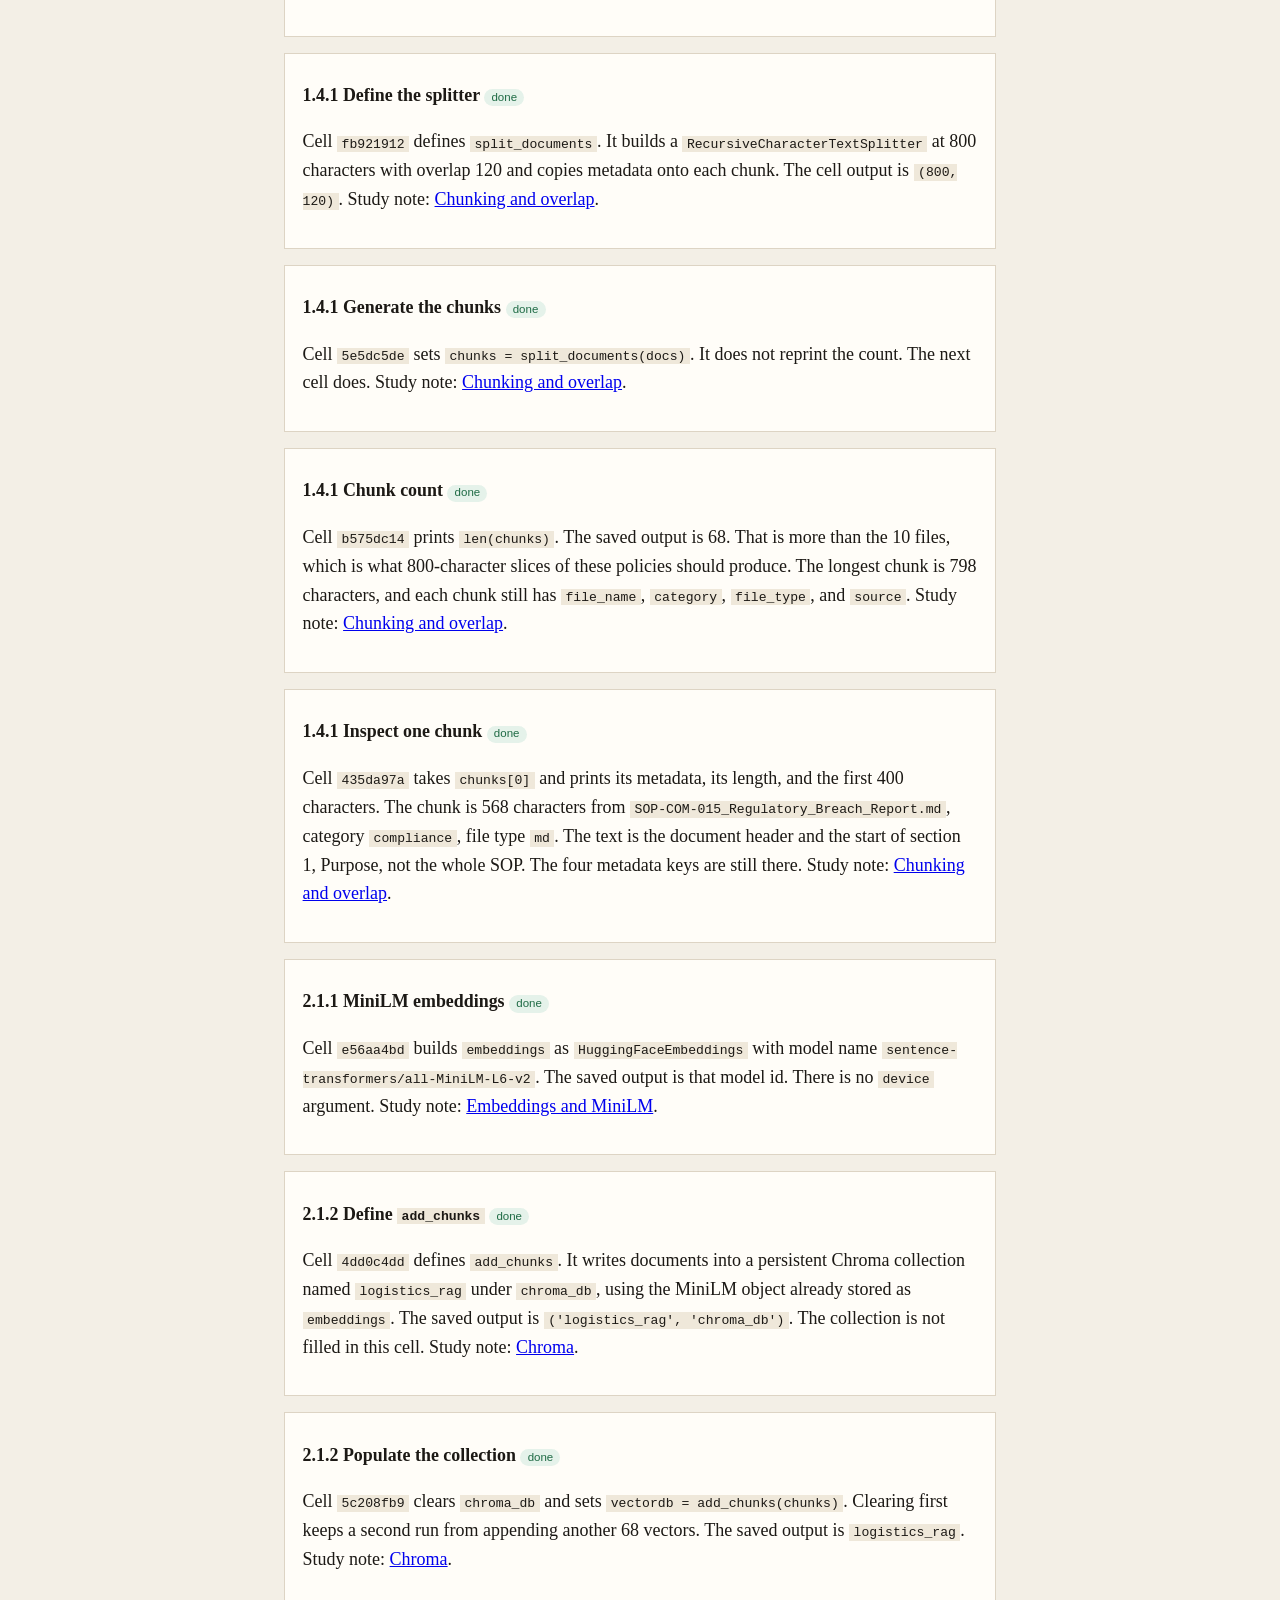
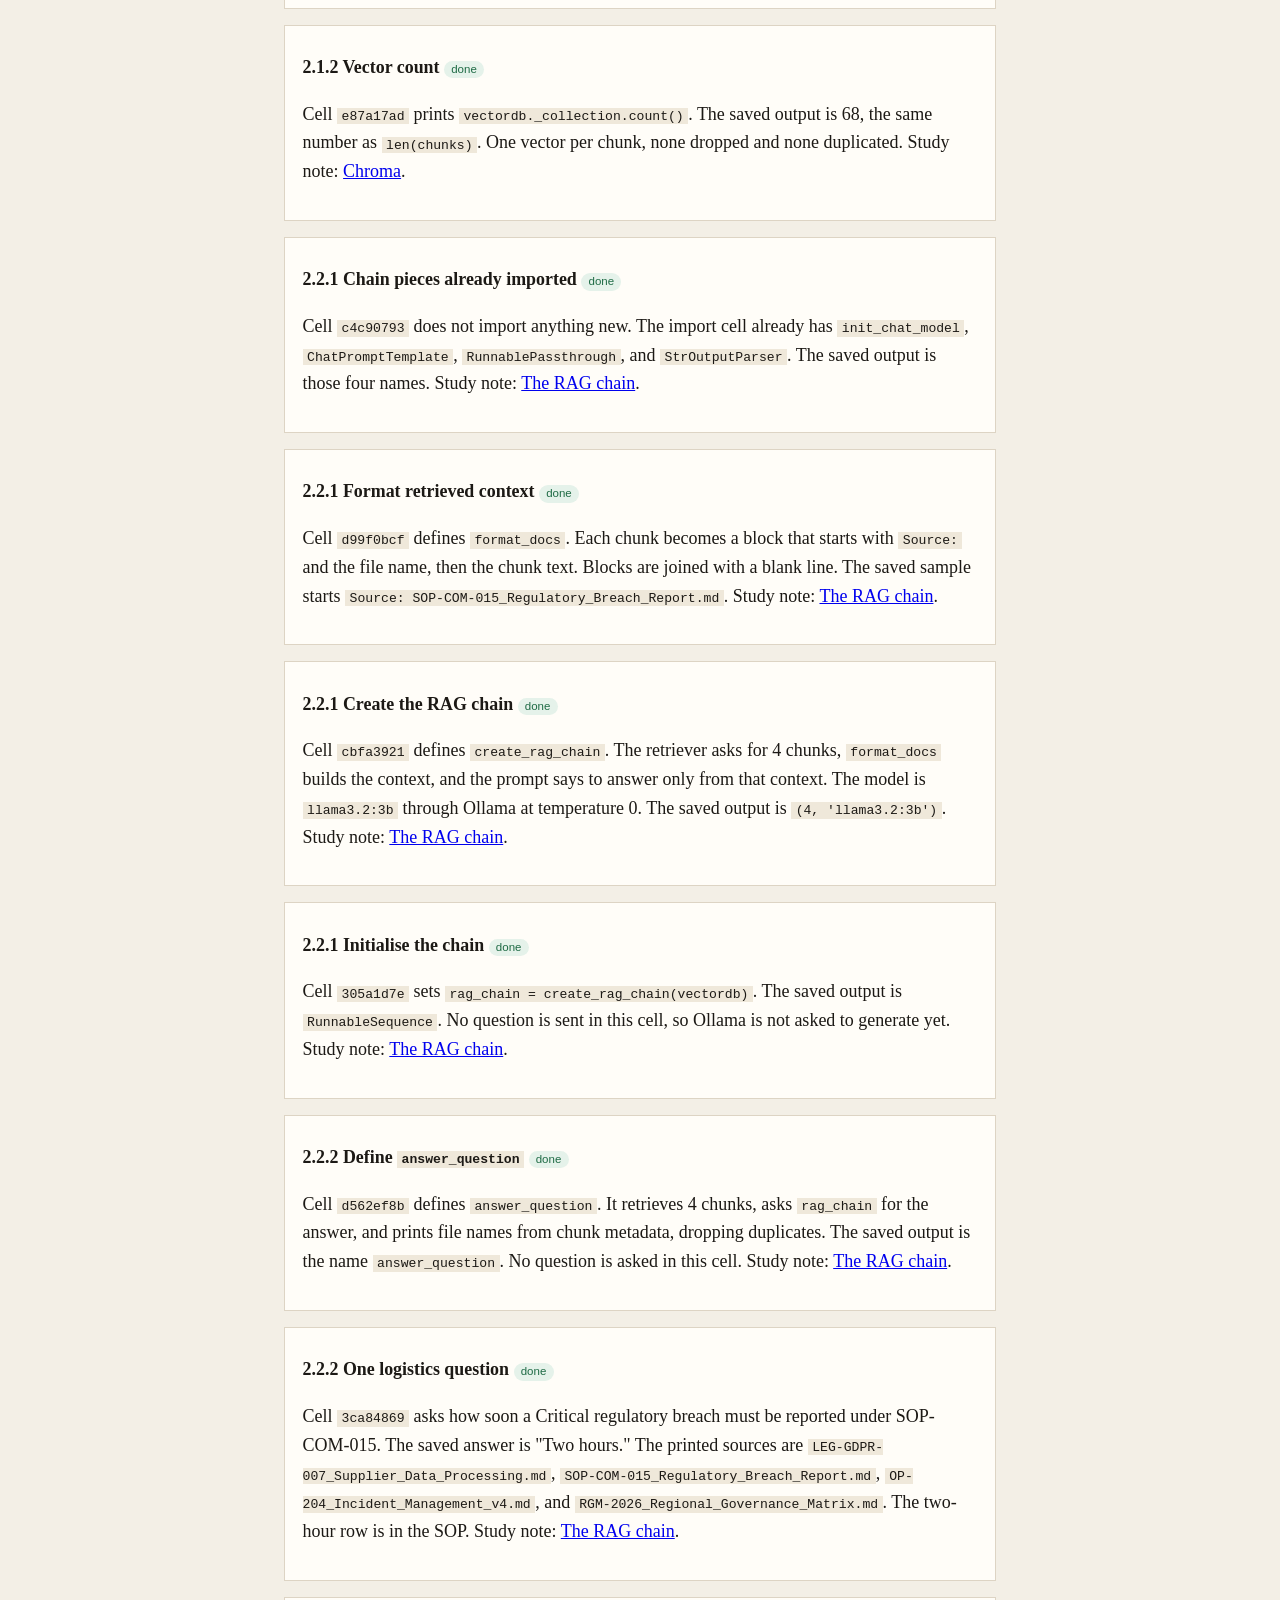
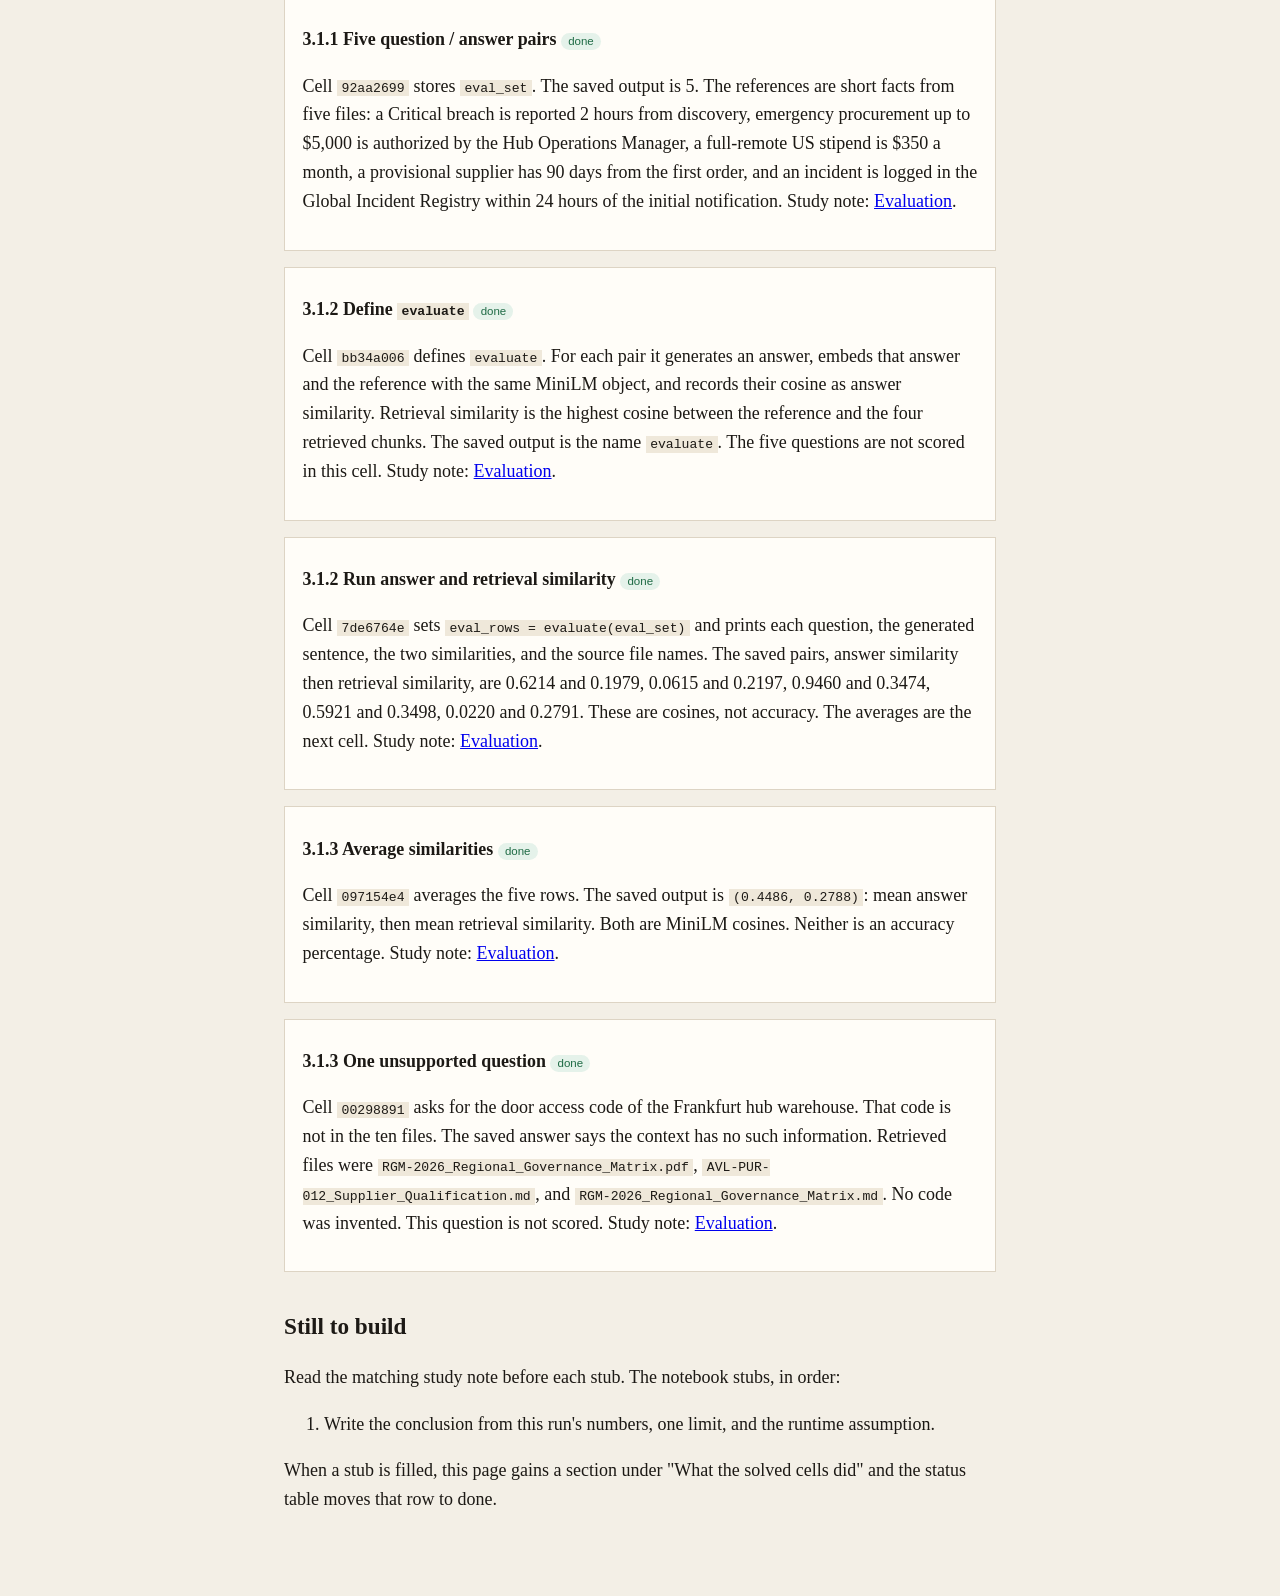
==== commit 17f80c90: "Ask for a warehouse door code the logistics files do not contain. Co-authored-by: Cursor <cursoragen" ====
--- a/docs/index.html
+++ b/docs/index.html
@@ -52,8 +52,8 @@
         <tr><td>3.1.2 Define <code>evaluate</code></td><td rowspan="2">10</td><td><span class="tag done">done</span></td></tr>
         <tr><td>3.1.2 Run answer and retrieval similarity</td><td><span class="tag done">done</span></td></tr>
         <tr><td>3.1.3 Average similarities</td><td rowspan="2">6</td><td><span class="tag done">done</span></td></tr>
-        <tr><td>3.1.3 One unsupported question</td><td><span class="tag todo">next</span></td></tr>
-        <tr><td>4.1.1 Conclusion</td><td>5</td><td><span class="tag todo">later</span></td></tr>
+        <tr><td>3.1.3 One unsupported question</td><td><span class="tag done">done</span></td></tr>
+        <tr><td>4.1.1 Conclusion</td><td>5</td><td><span class="tag todo">next</span></td></tr>
       </tbody>
     </table>
 
@@ -259,10 +259,14 @@
       <p>Cell <code>097154e4</code> averages the five rows. The saved output is <code>(0.4486, 0.2788)</code>: mean answer similarity, then mean retrieval similarity. Both are MiniLM cosines. Neither is an accuracy percentage. Study note: <a href="topics/evaluation.html">Evaluation</a>.</p>
     </article>
 
+    <article class="cell" id="cell-00298891">
+      <h3>3.1.3 One unsupported question <span class="tag done">done</span></h3>
+      <p>Cell <code>00298891</code> asks for the door access code of the Frankfurt hub warehouse. That code is not in the ten files. The saved answer says the context has no such information. Retrieved files were <code>RGM-2026_Regional_Governance_Matrix.pdf</code>, <code>AVL-PUR-012_Supplier_Qualification.md</code>, and <code>RGM-2026_Regional_Governance_Matrix.md</code>. No code was invented. This question is not scored. Study note: <a href="topics/evaluation.html">Evaluation</a>.</p>
+    </article>
+
     <h2 id="ahead">Still to build</h2>
     <p>Read the matching study note before each stub. The notebook stubs, in order:</p>
     <ol>
-      <li>Ask one question the files cannot answer.</li>
       <li>Write the conclusion from this run's numbers, one limit, and the runtime assumption.</li>
     </ol>
     <p>When a stub is filled, this page gains a section under "What the solved cells did" and the status table moves that row to done.</p>
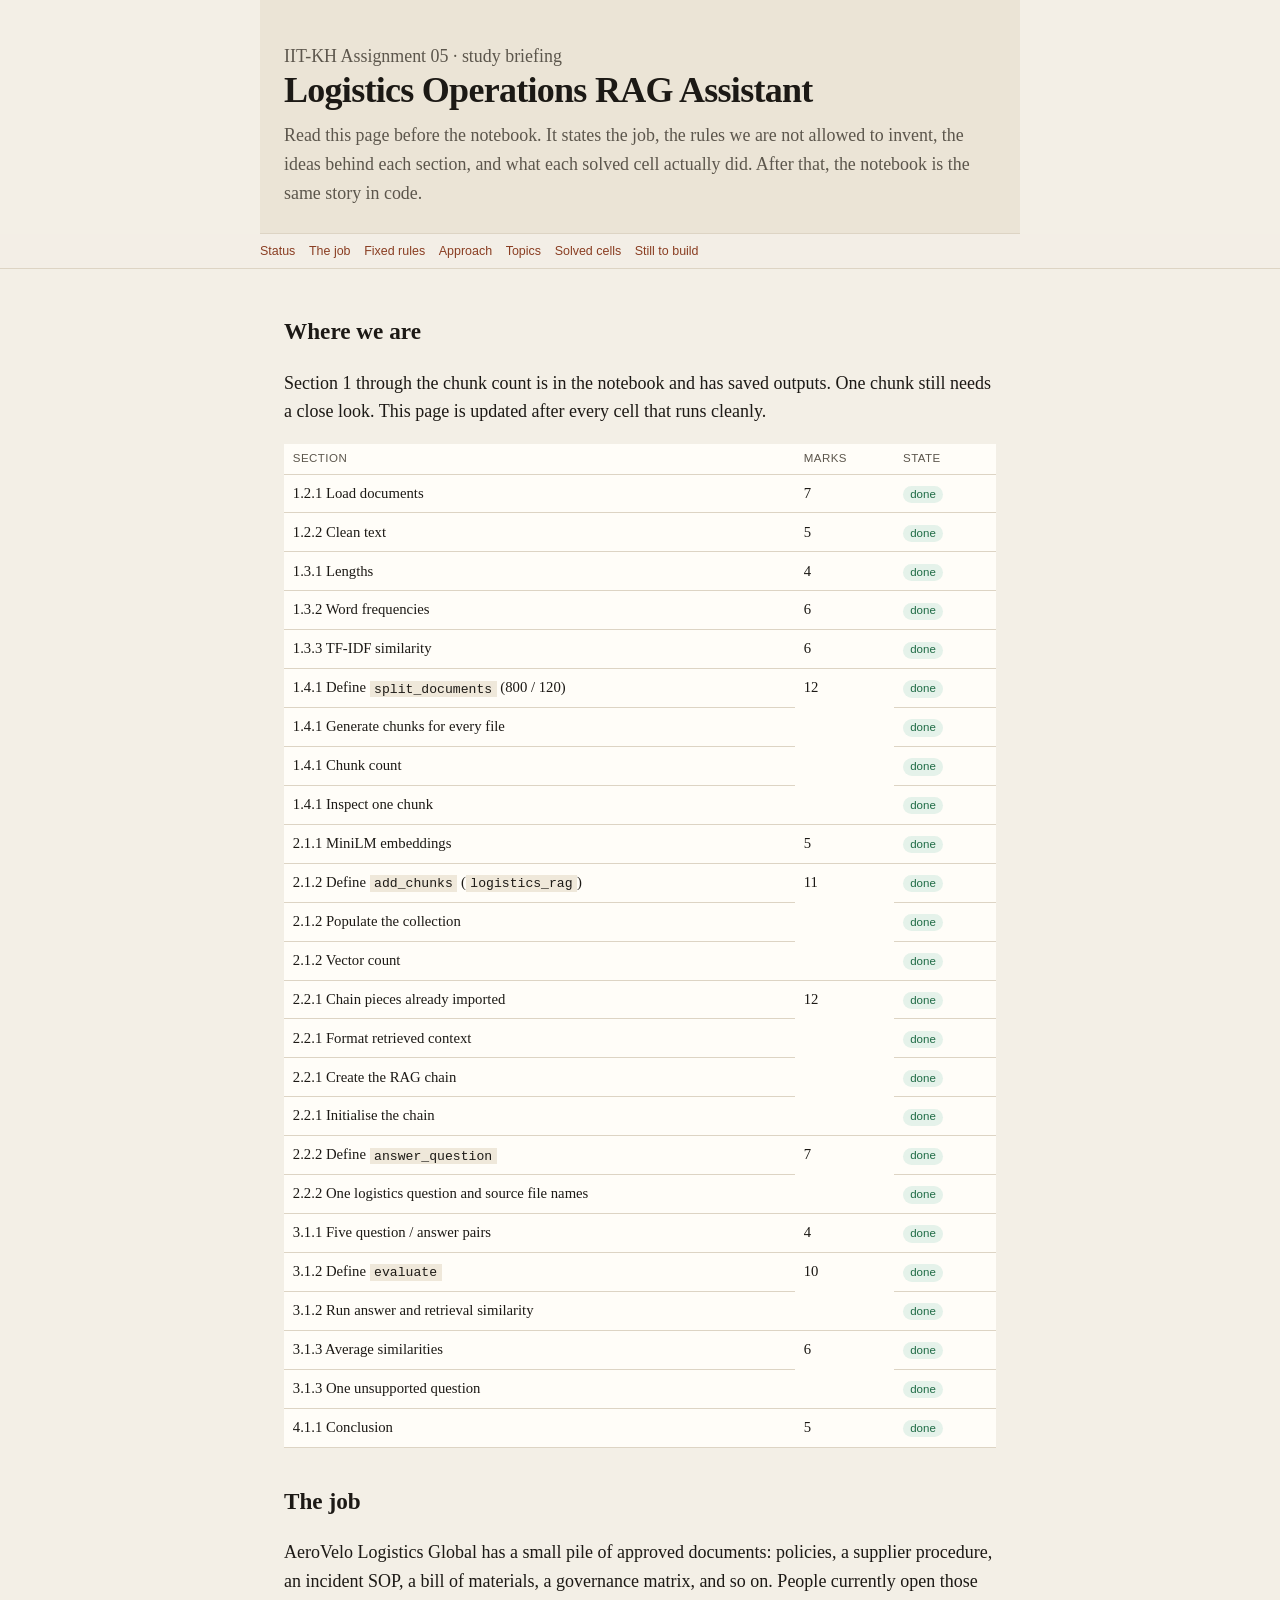
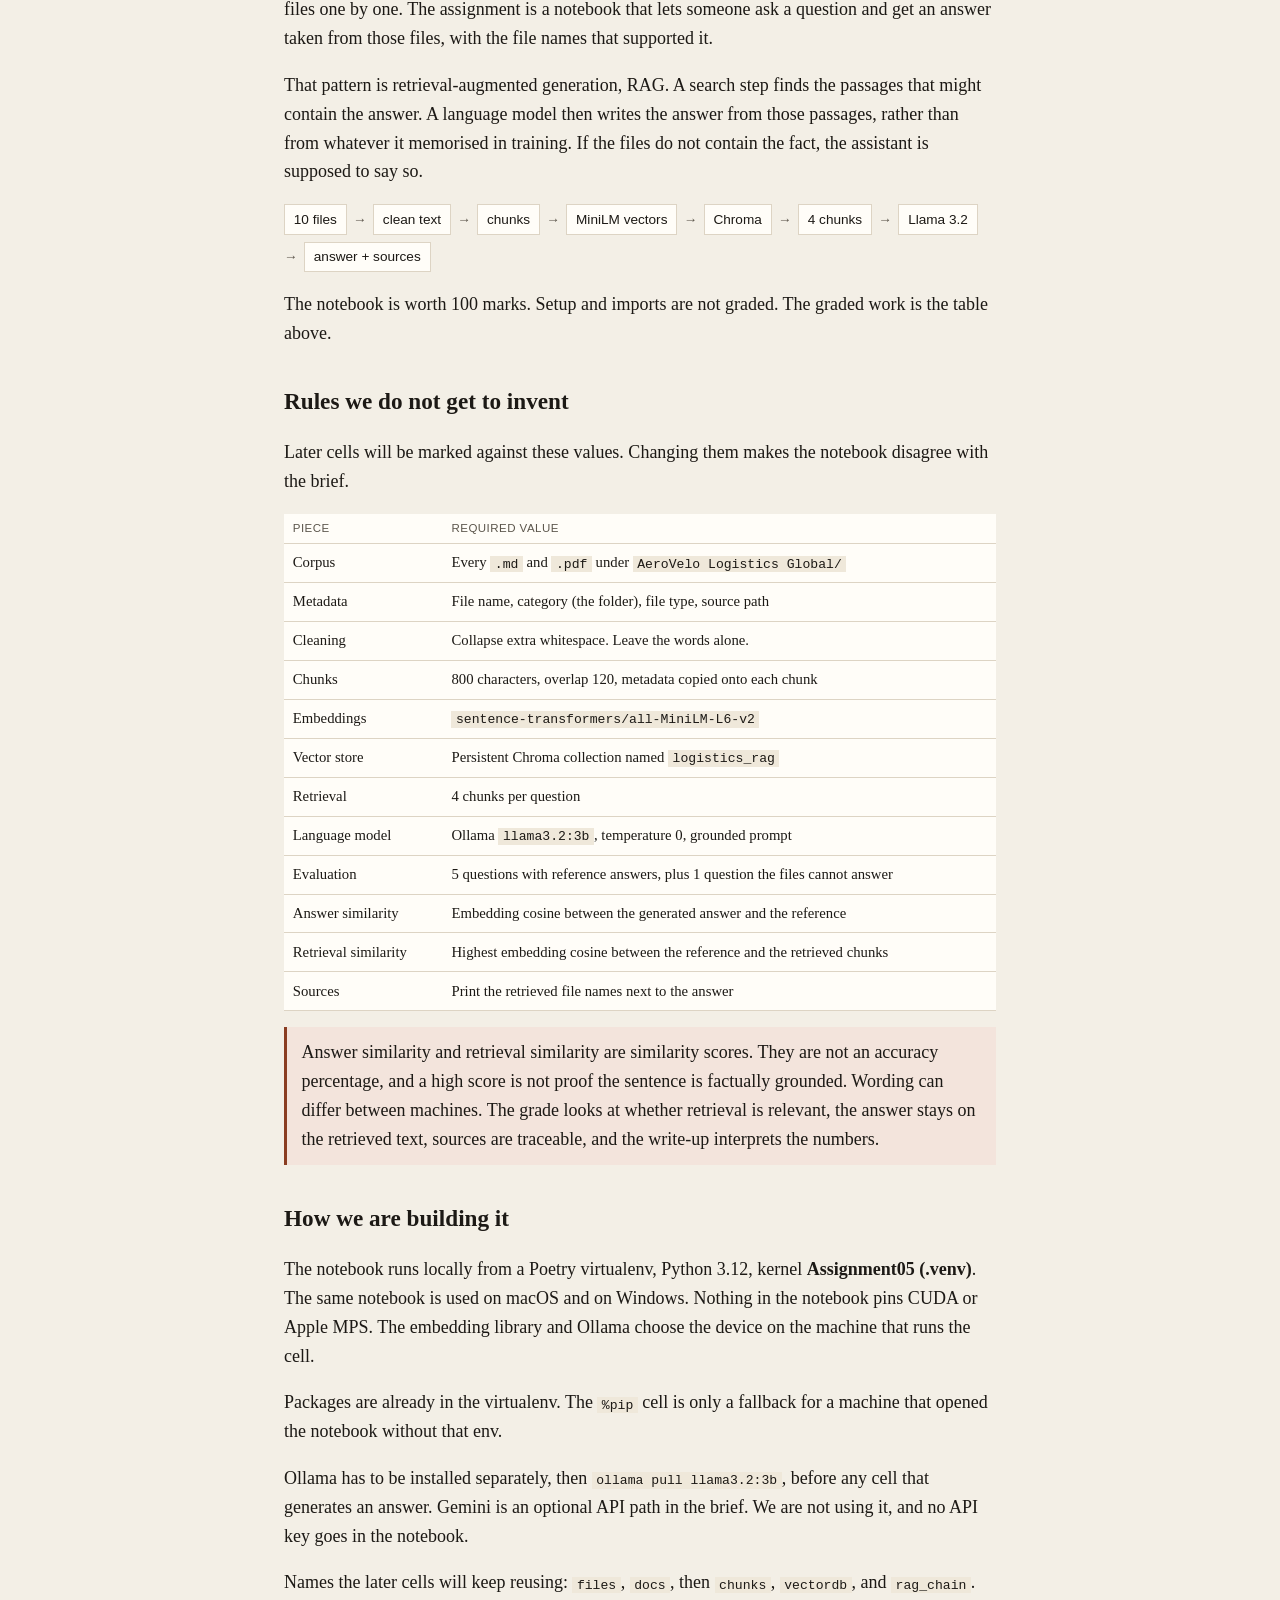
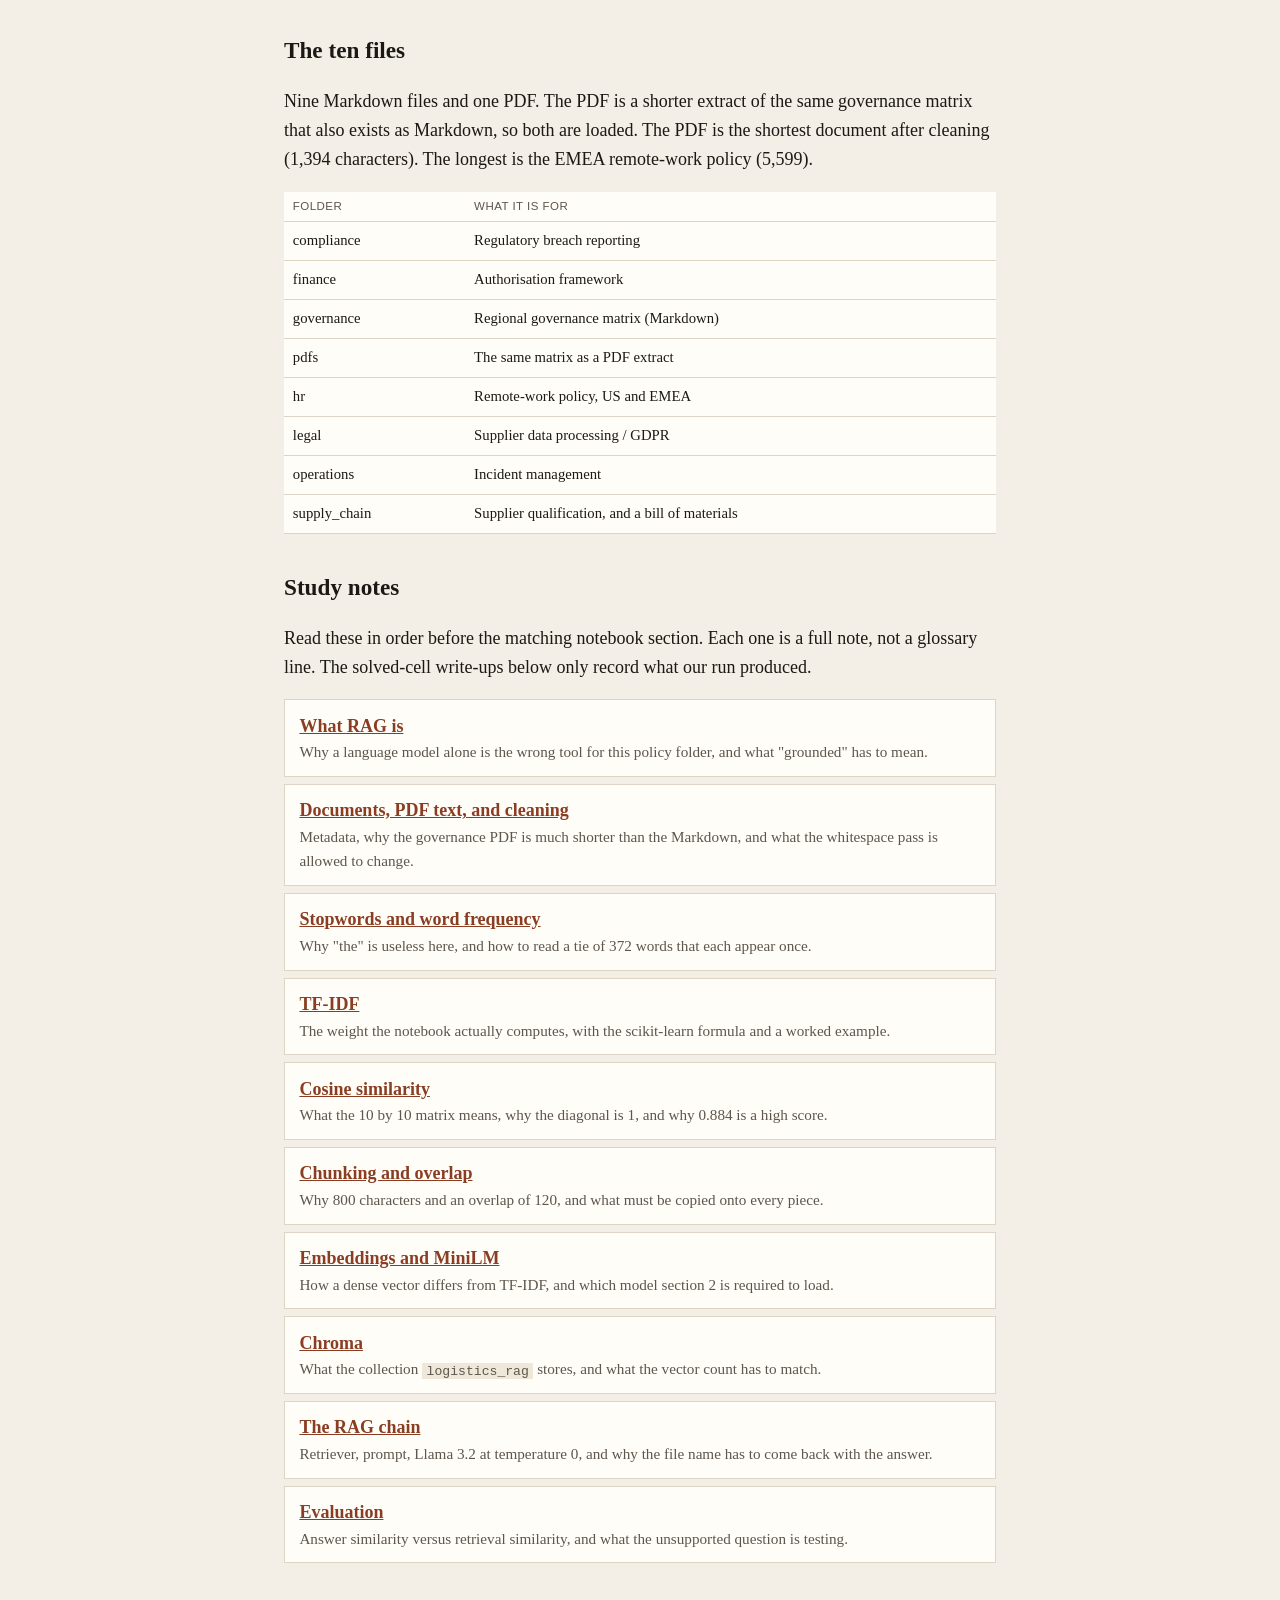
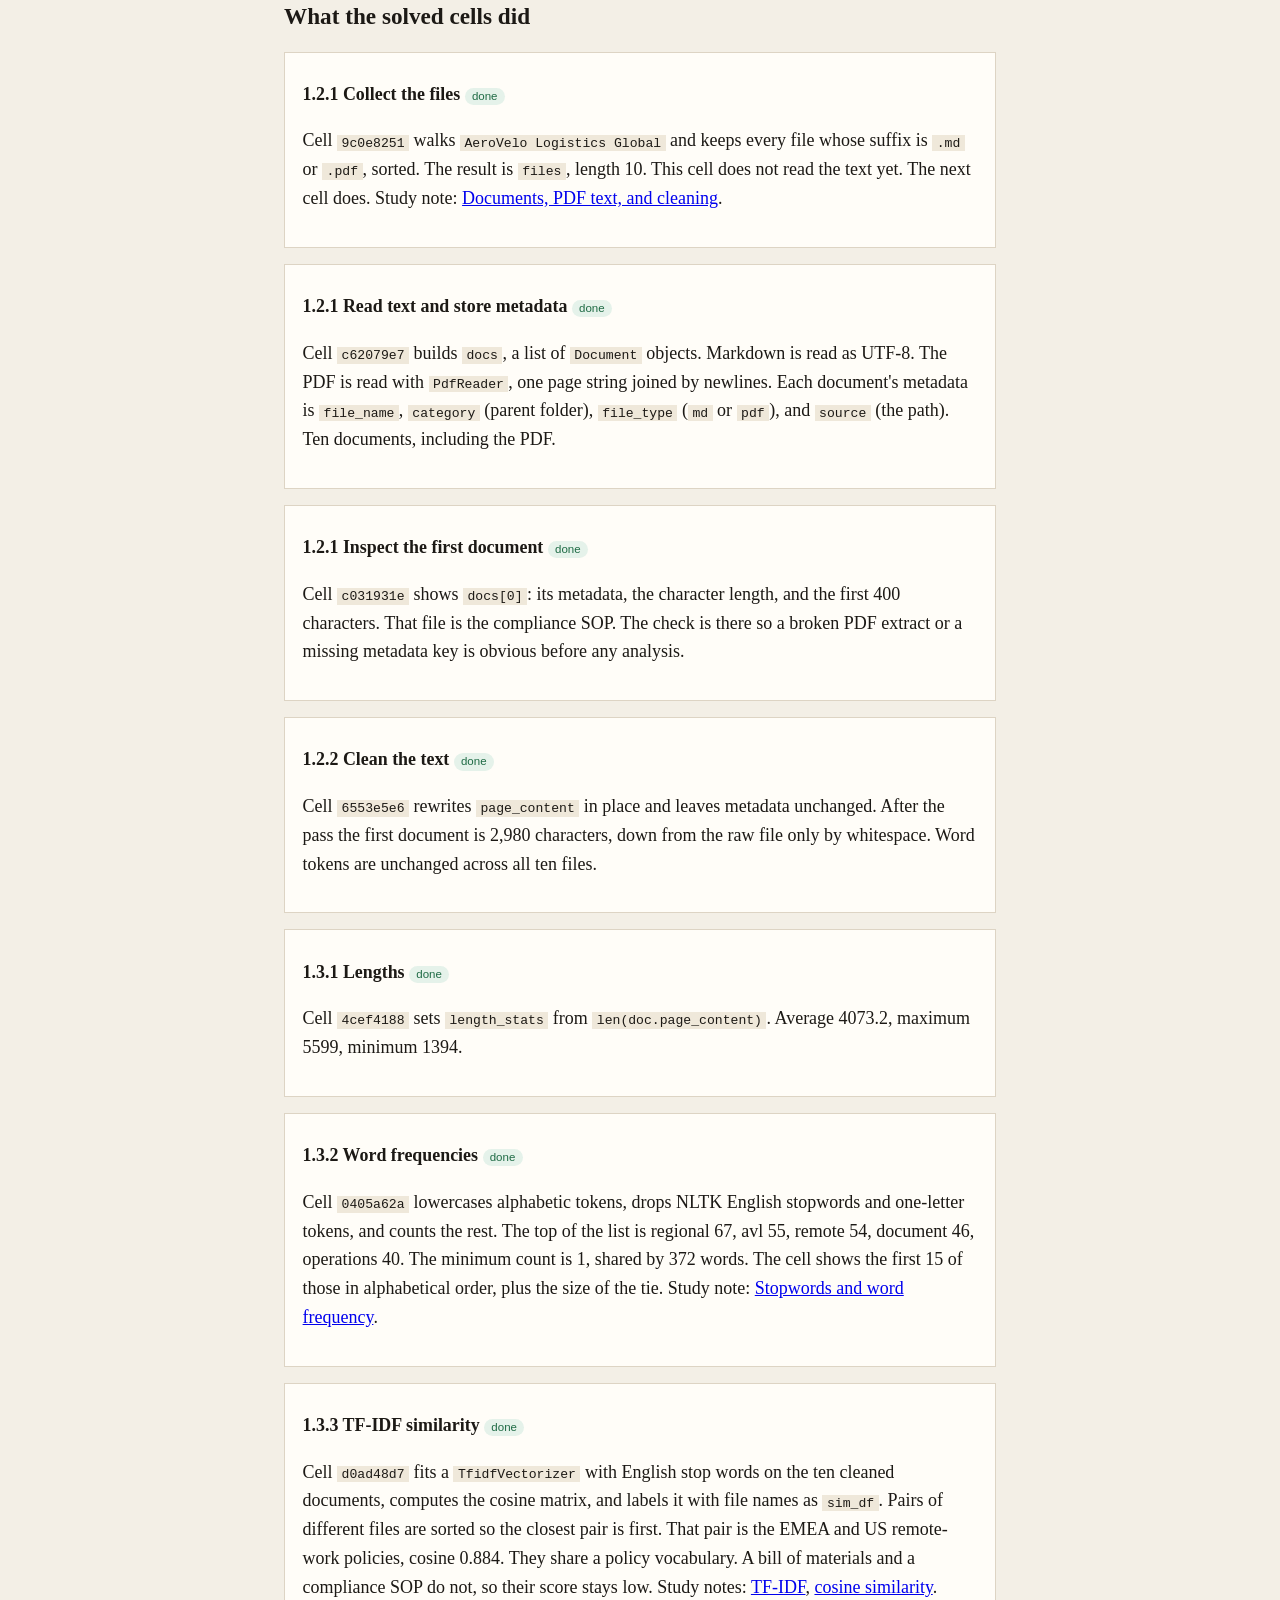
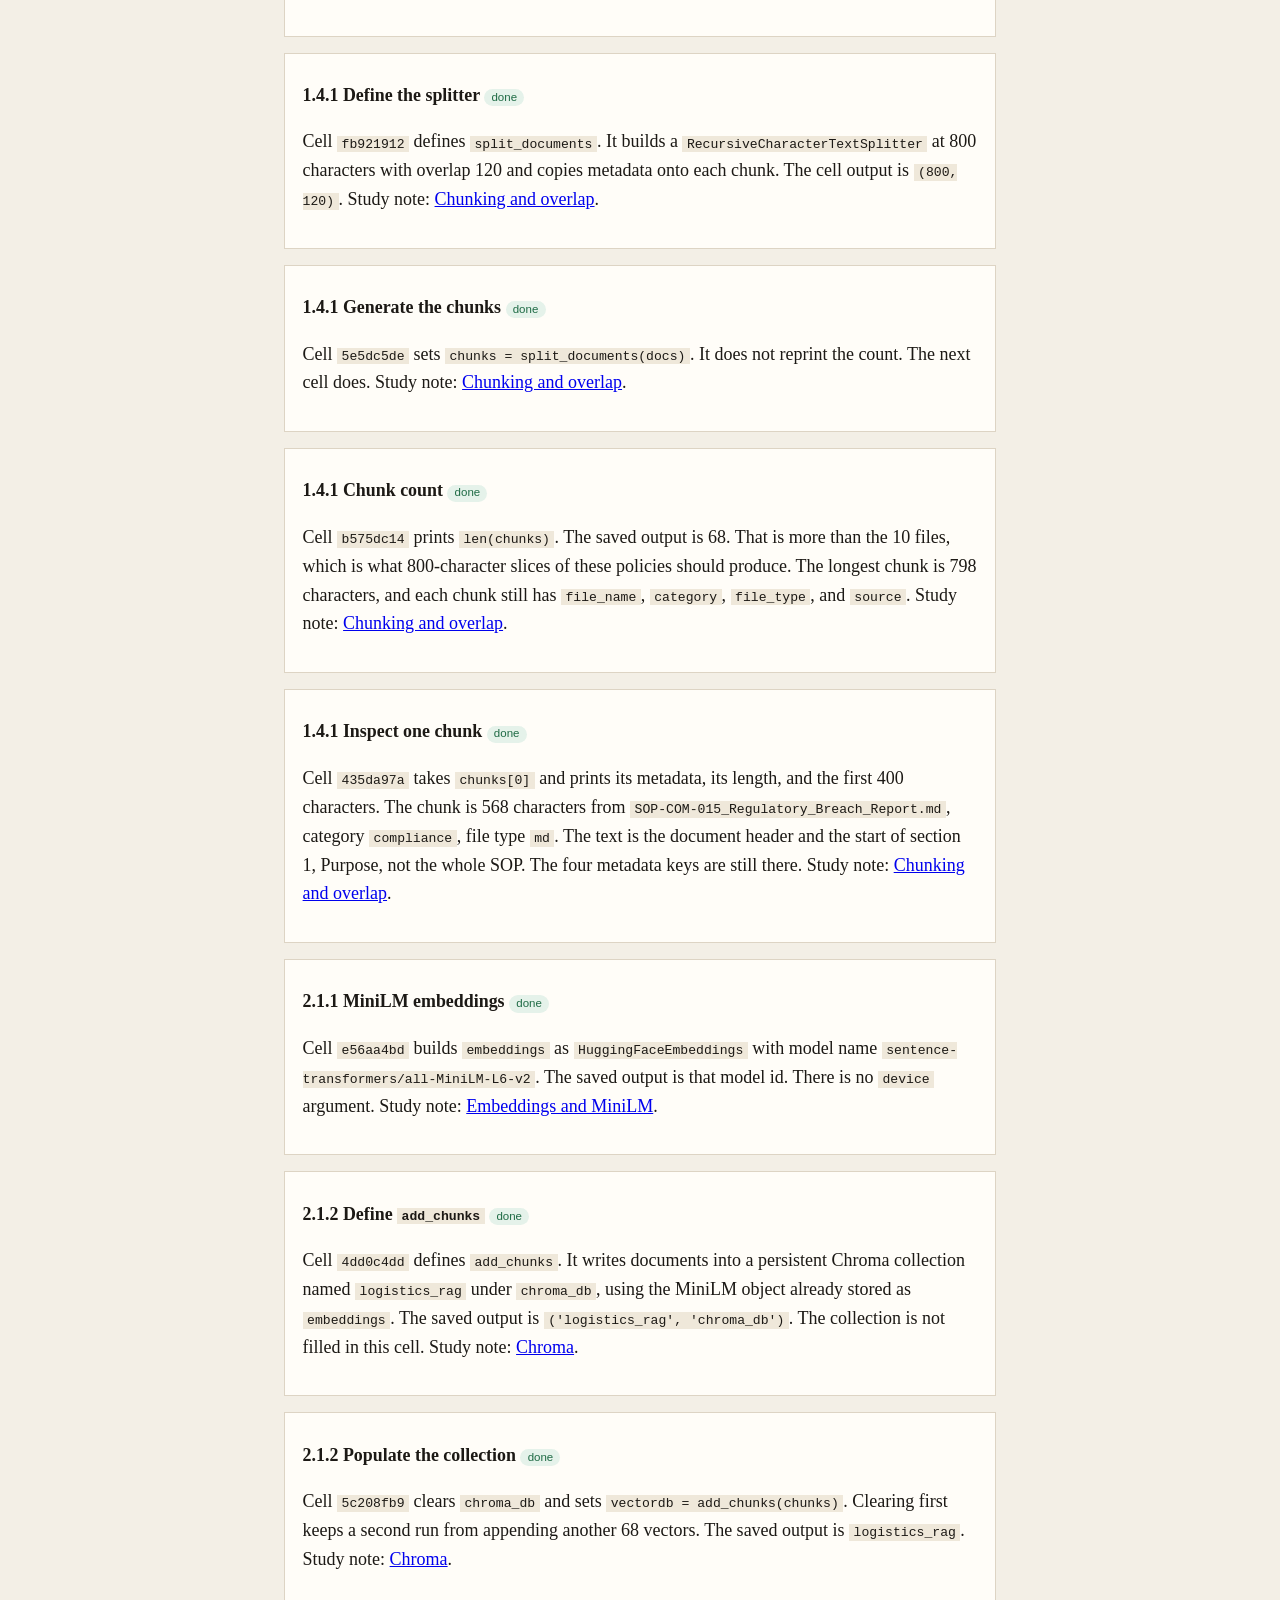
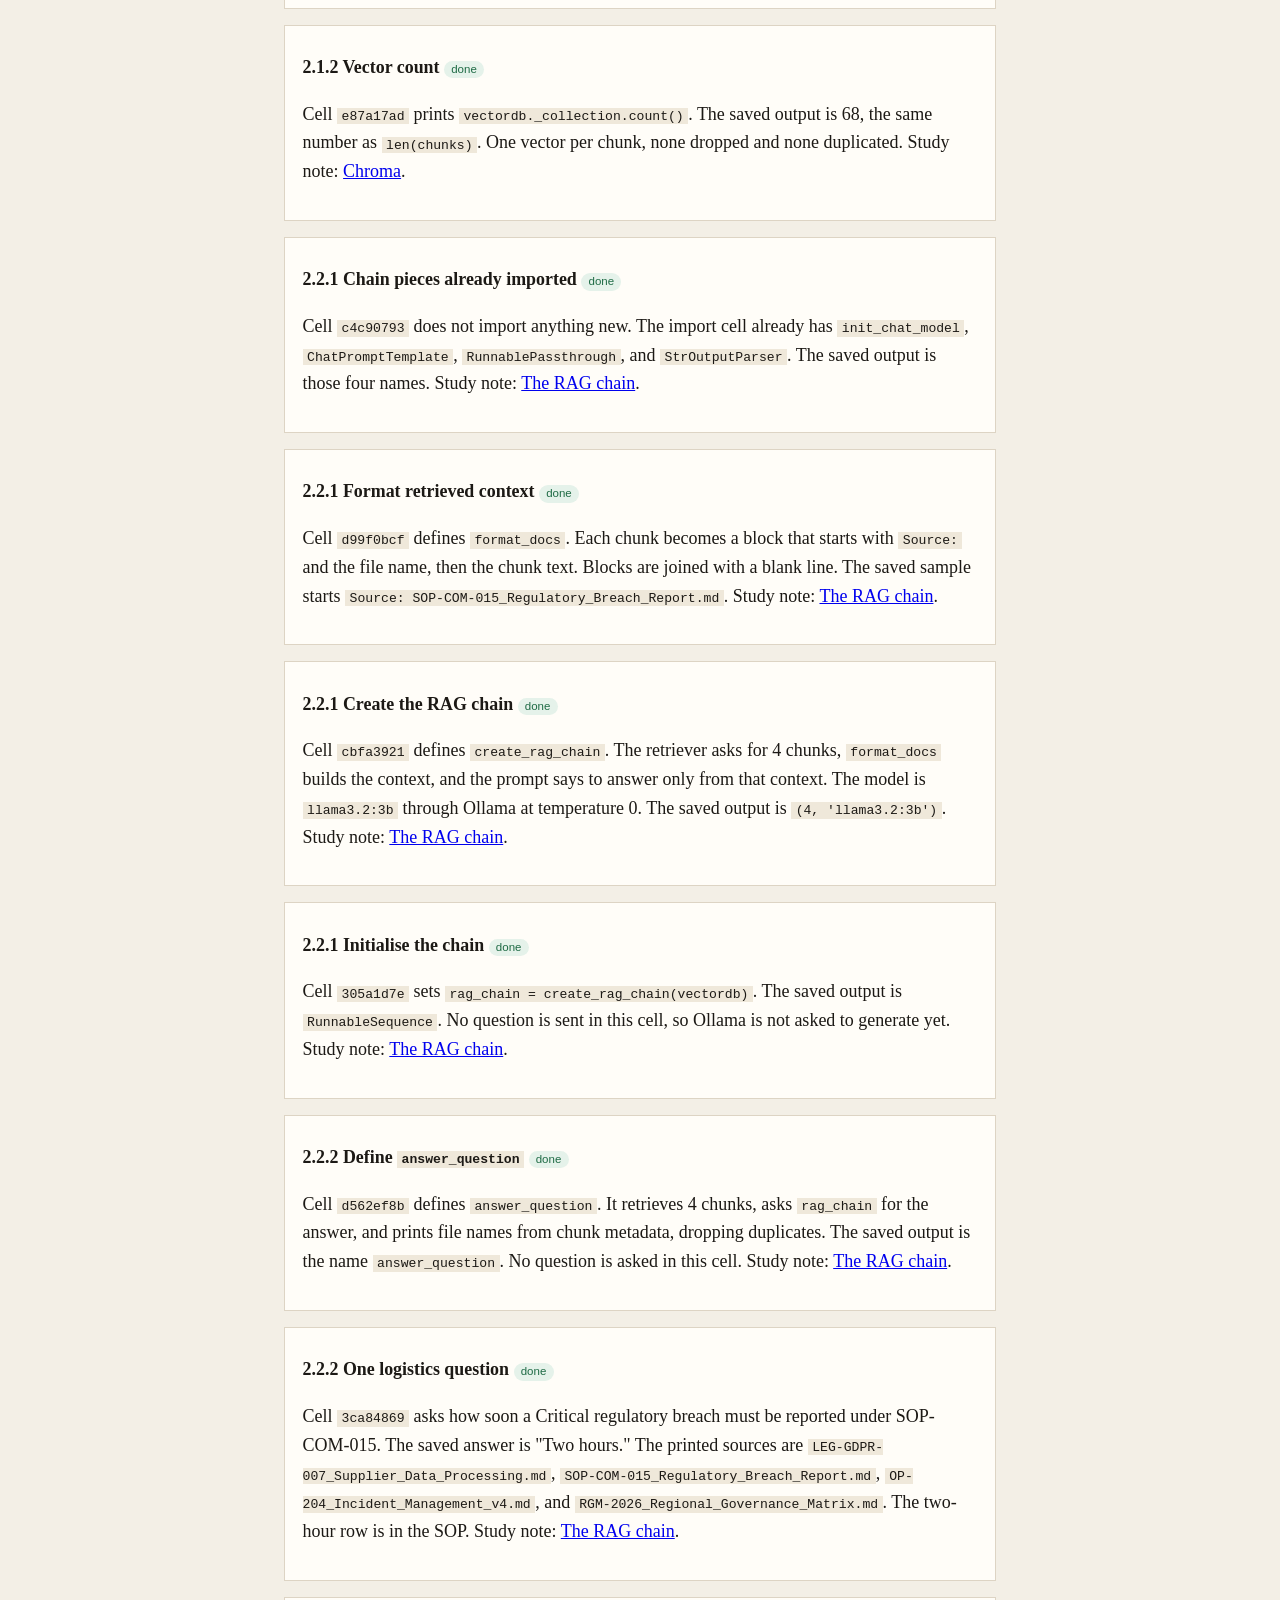
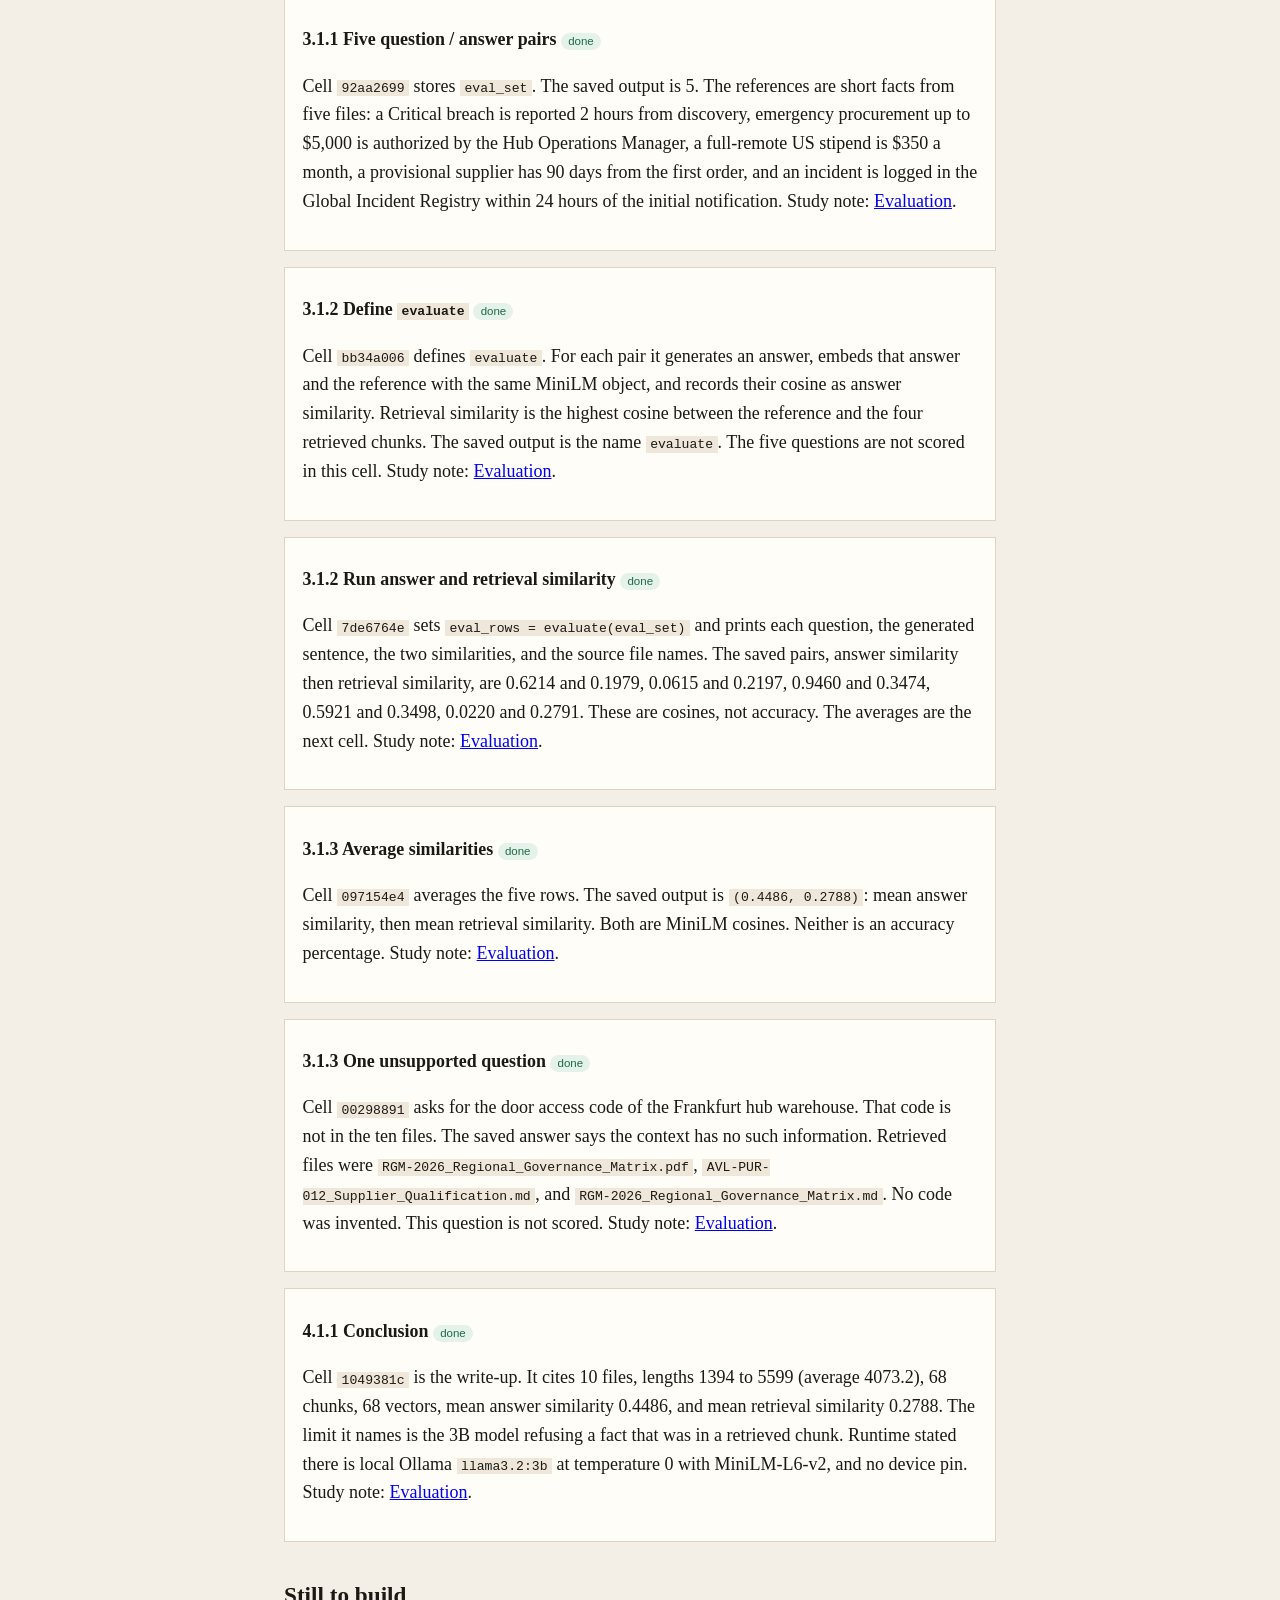
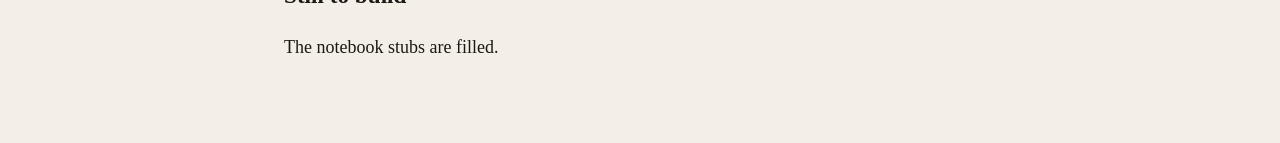
==== commit 5a314ba2: "Write the conclusion from this run's counts, scores, and the 3B refusal limit. Co-authored-by: Curso" ====
--- a/docs/index.html
+++ b/docs/index.html
@@ -53,7 +53,7 @@
         <tr><td>3.1.2 Run answer and retrieval similarity</td><td><span class="tag done">done</span></td></tr>
         <tr><td>3.1.3 Average similarities</td><td rowspan="2">6</td><td><span class="tag done">done</span></td></tr>
         <tr><td>3.1.3 One unsupported question</td><td><span class="tag done">done</span></td></tr>
-        <tr><td>4.1.1 Conclusion</td><td>5</td><td><span class="tag todo">next</span></td></tr>
+        <tr><td>4.1.1 Conclusion</td><td>5</td><td><span class="tag done">done</span></td></tr>
       </tbody>
     </table>
 
@@ -264,12 +264,13 @@
       <p>Cell <code>00298891</code> asks for the door access code of the Frankfurt hub warehouse. That code is not in the ten files. The saved answer says the context has no such information. Retrieved files were <code>RGM-2026_Regional_Governance_Matrix.pdf</code>, <code>AVL-PUR-012_Supplier_Qualification.md</code>, and <code>RGM-2026_Regional_Governance_Matrix.md</code>. No code was invented. This question is not scored. Study note: <a href="topics/evaluation.html">Evaluation</a>.</p>
     </article>
 
+    <article class="cell" id="cell-1049381c">
+      <h3>4.1.1 Conclusion <span class="tag done">done</span></h3>
+      <p>Cell <code>1049381c</code> is the write-up. It cites 10 files, lengths 1394 to 5599 (average 4073.2), 68 chunks, 68 vectors, mean answer similarity 0.4486, and mean retrieval similarity 0.2788. The limit it names is the 3B model refusing a fact that was in a retrieved chunk. Runtime stated there is local Ollama <code>llama3.2:3b</code> at temperature 0 with MiniLM-L6-v2, and no device pin. Study note: <a href="topics/evaluation.html">Evaluation</a>.</p>
+    </article>
+
     <h2 id="ahead">Still to build</h2>
-    <p>Read the matching study note before each stub. The notebook stubs, in order:</p>
-    <ol>
-      <li>Write the conclusion from this run's numbers, one limit, and the runtime assumption.</li>
-    </ol>
-    <p>When a stub is filled, this page gains a section under "What the solved cells did" and the status table moves that row to done.</p>
+    <p>The notebook stubs are filled.</p>
   </main>
 </body>
 </html>
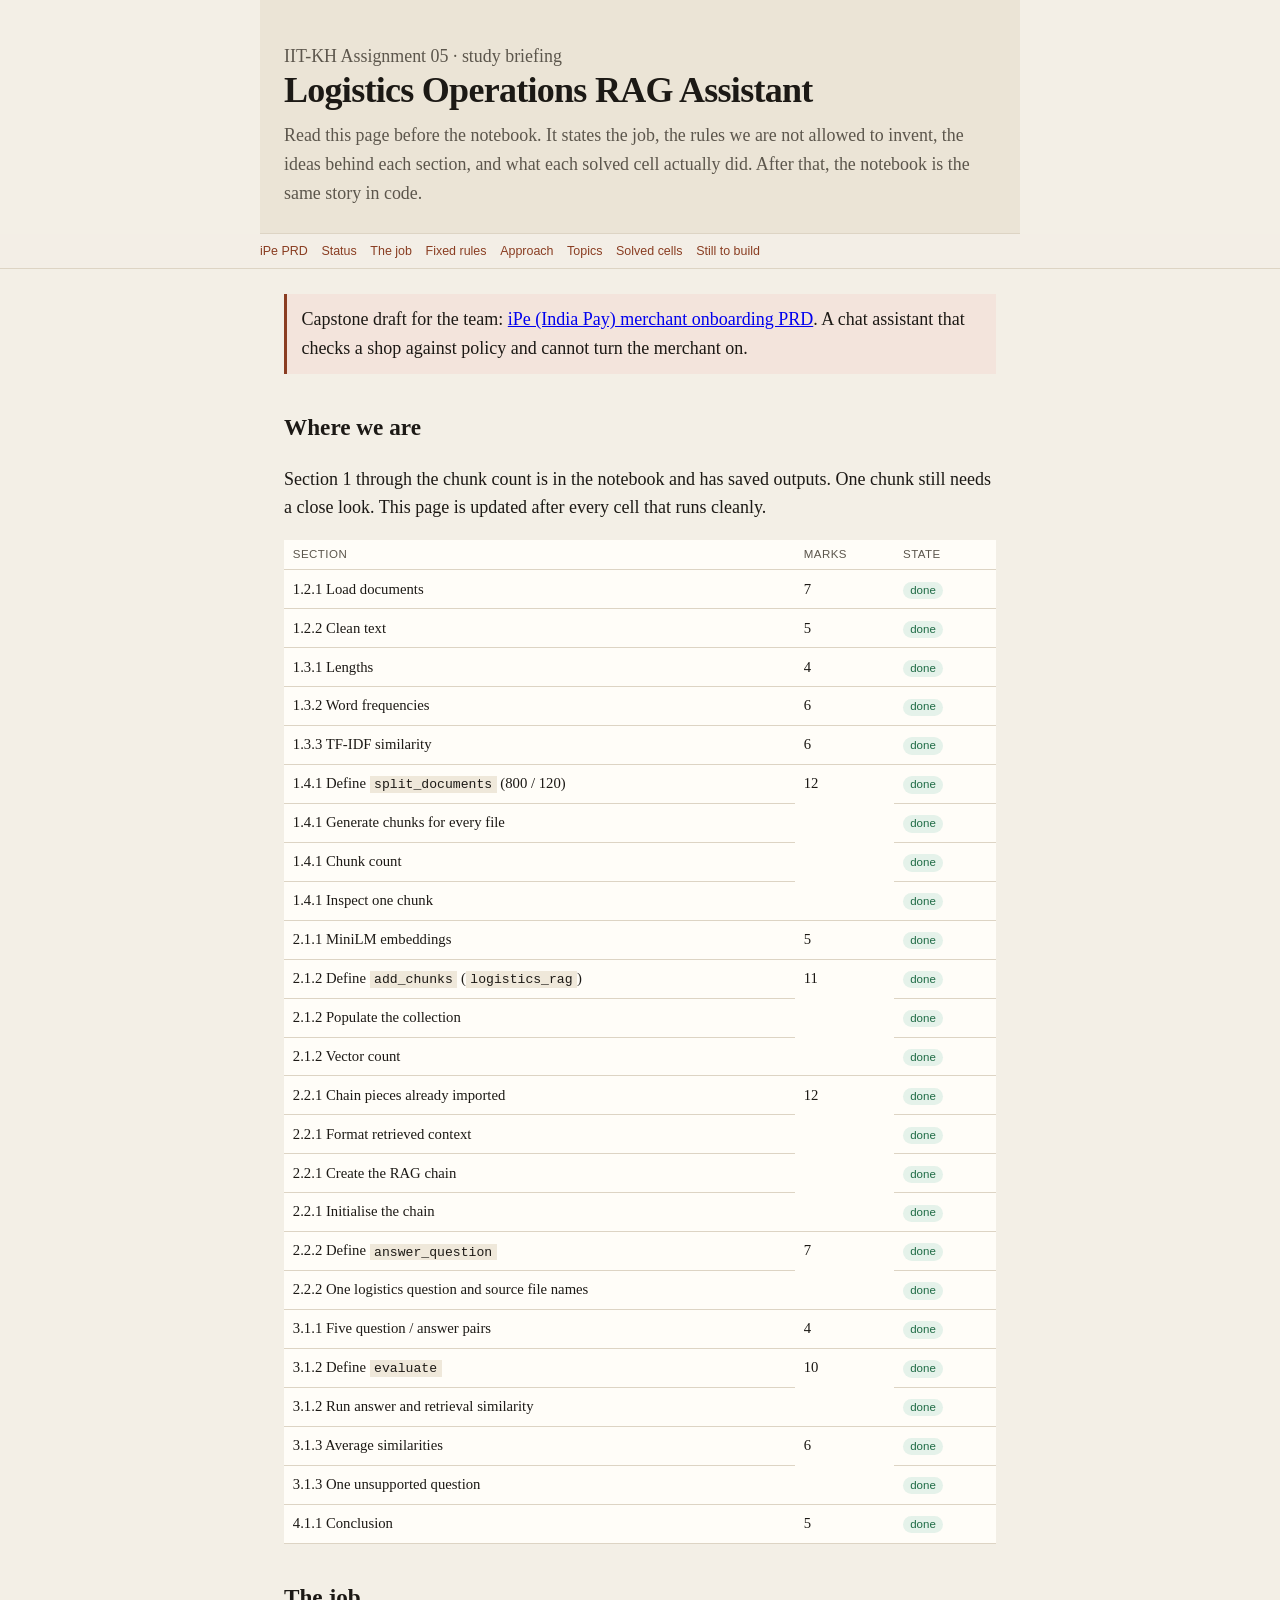
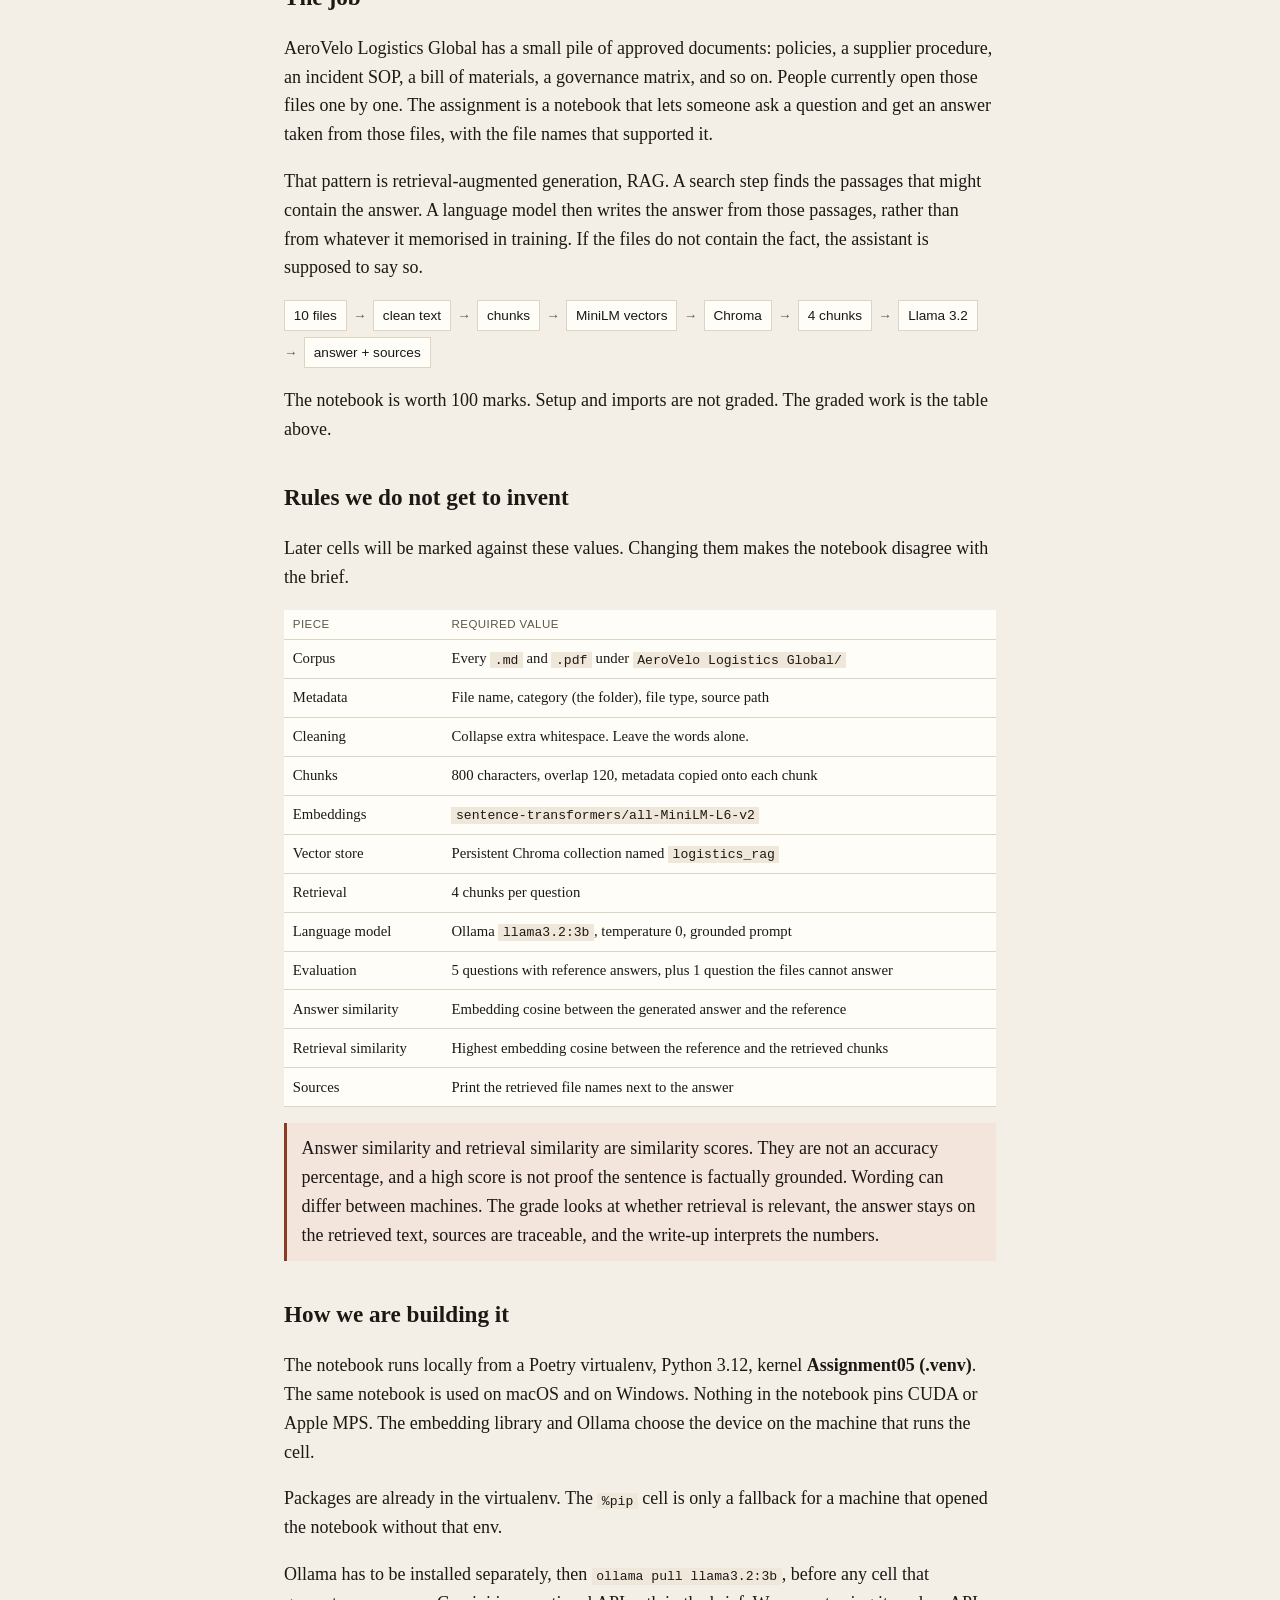
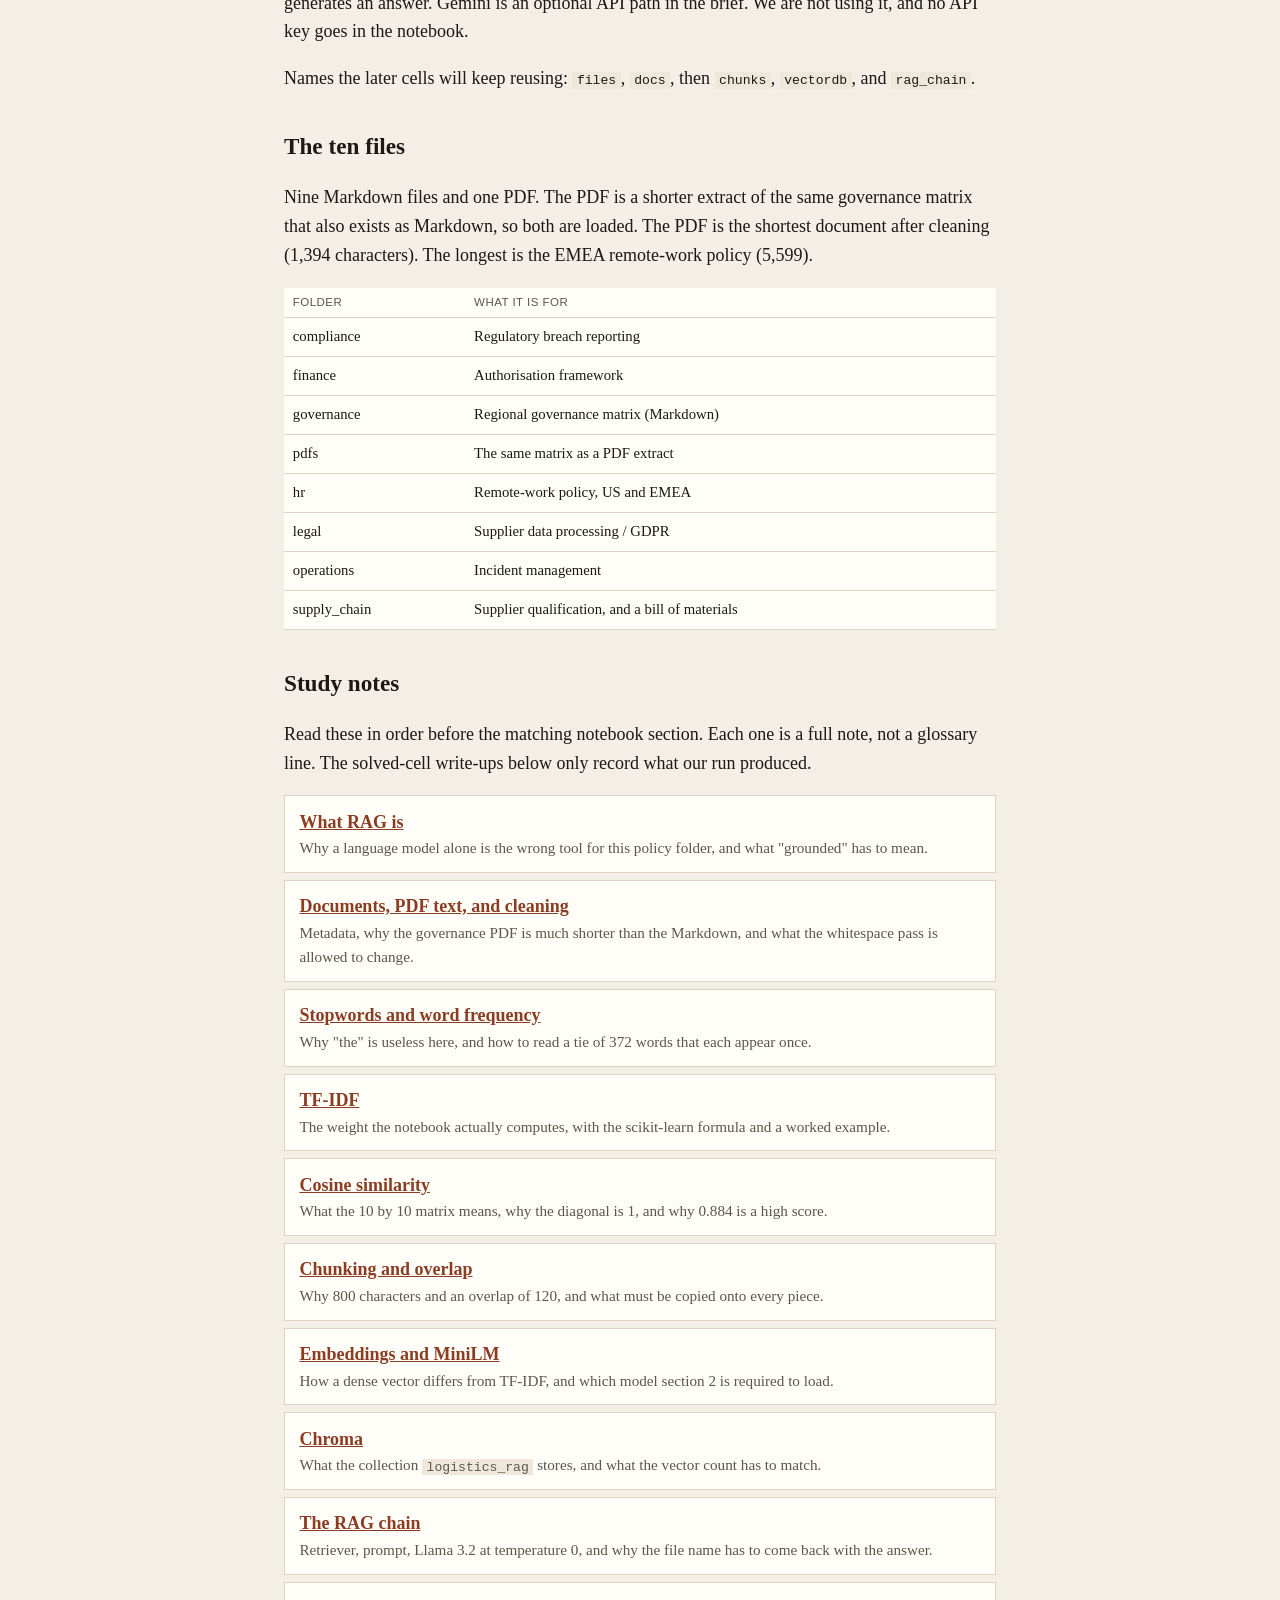
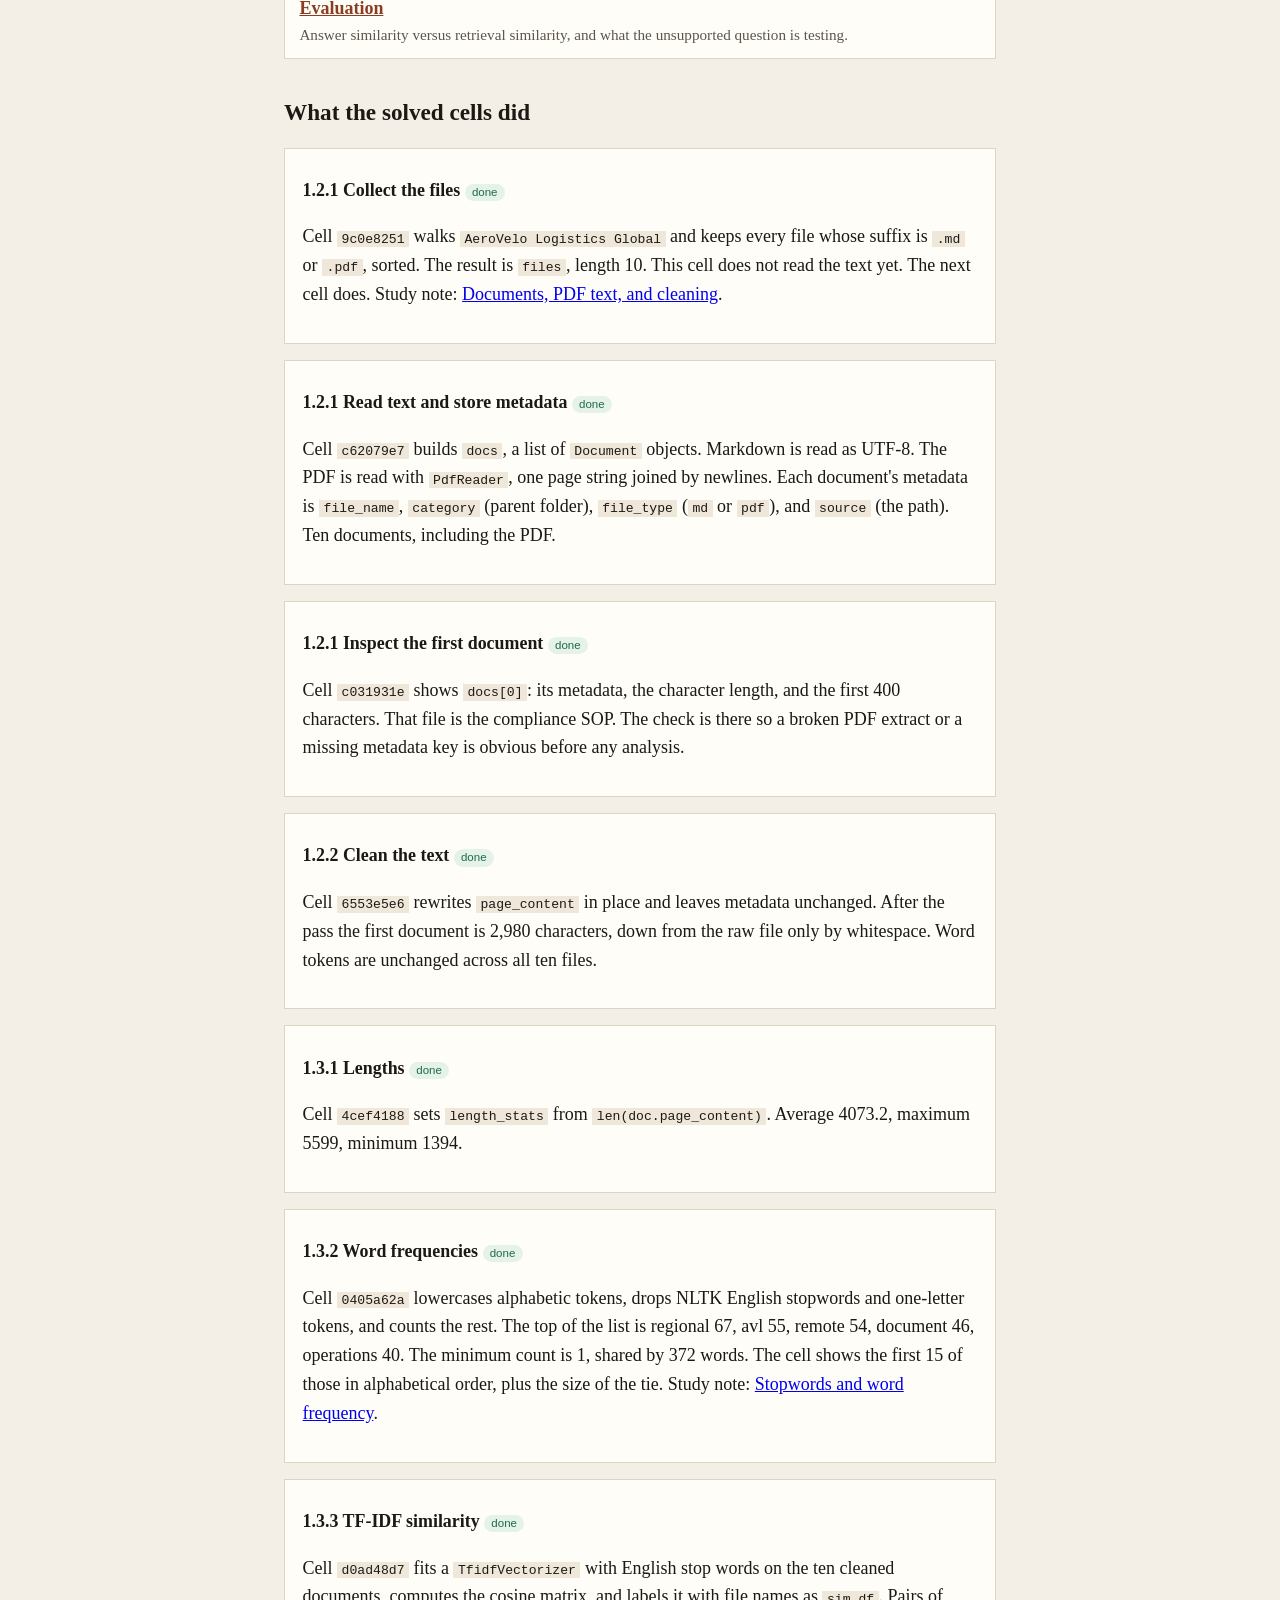
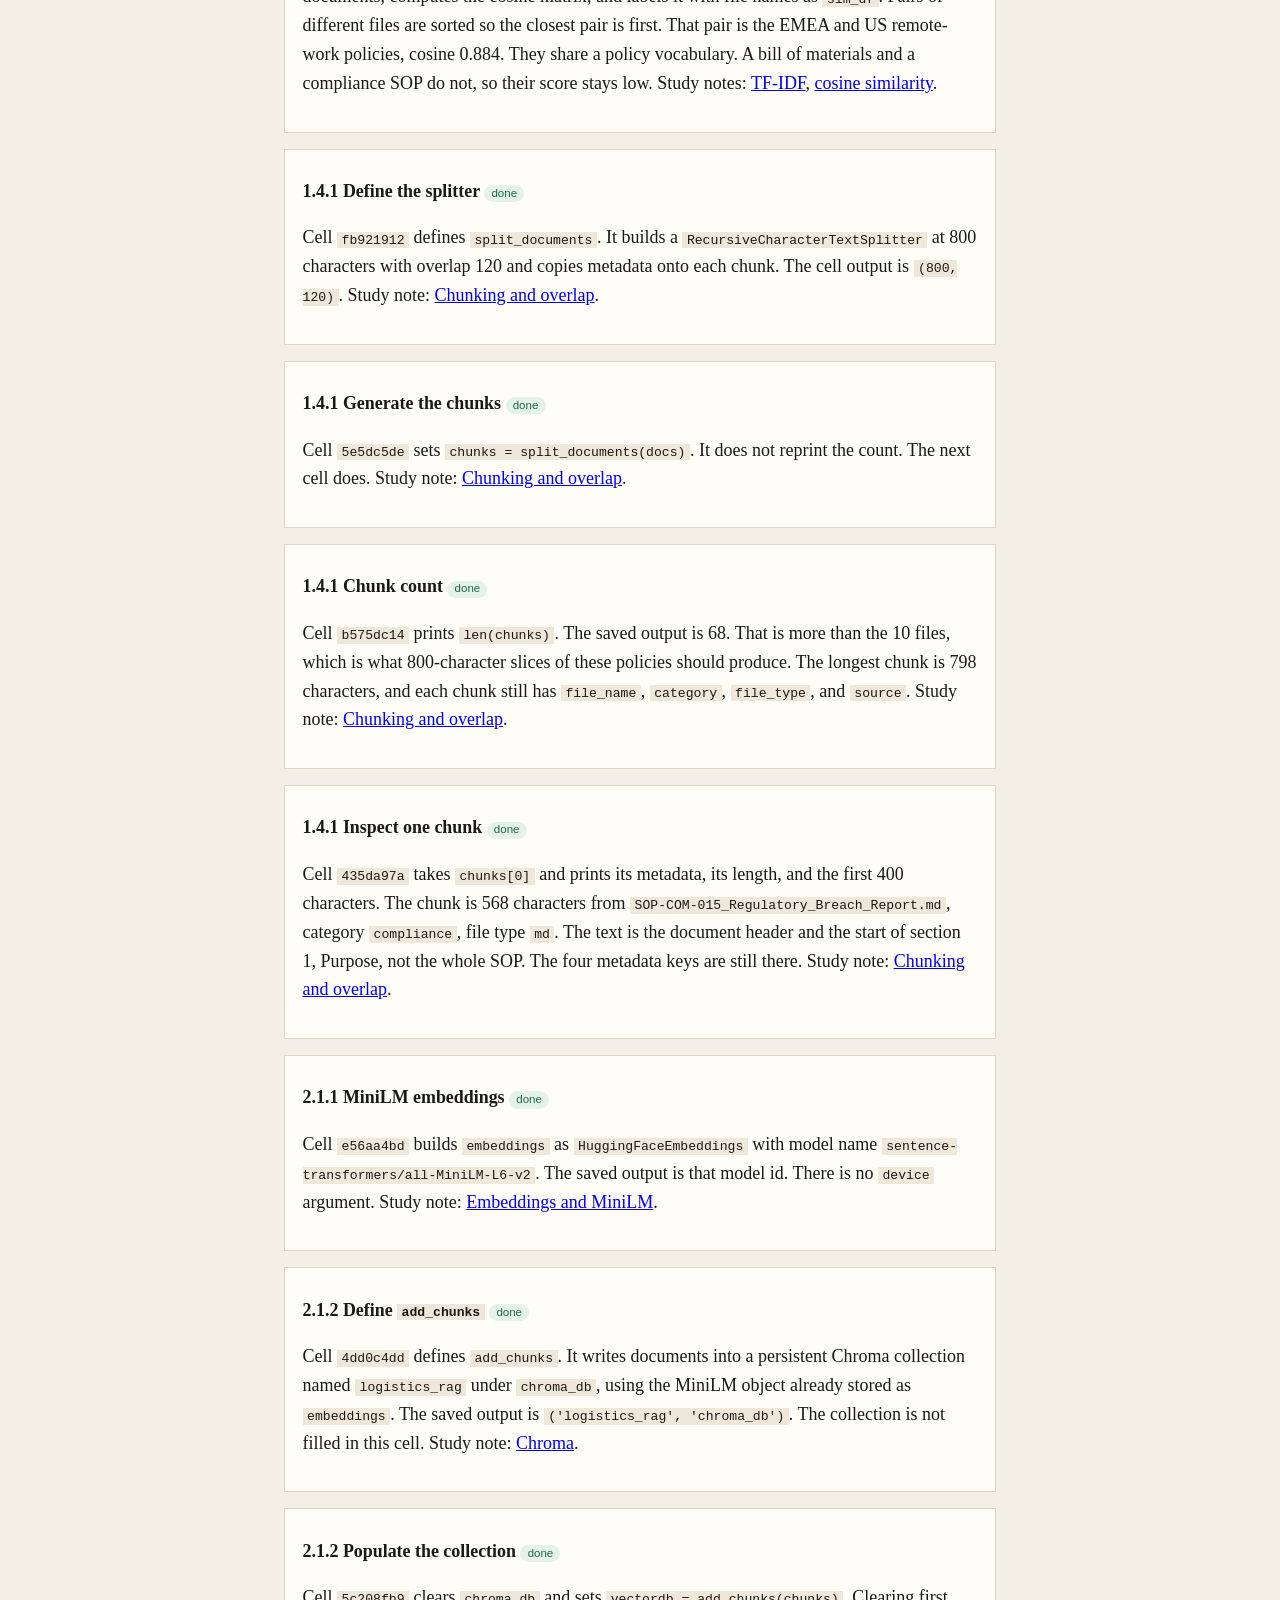
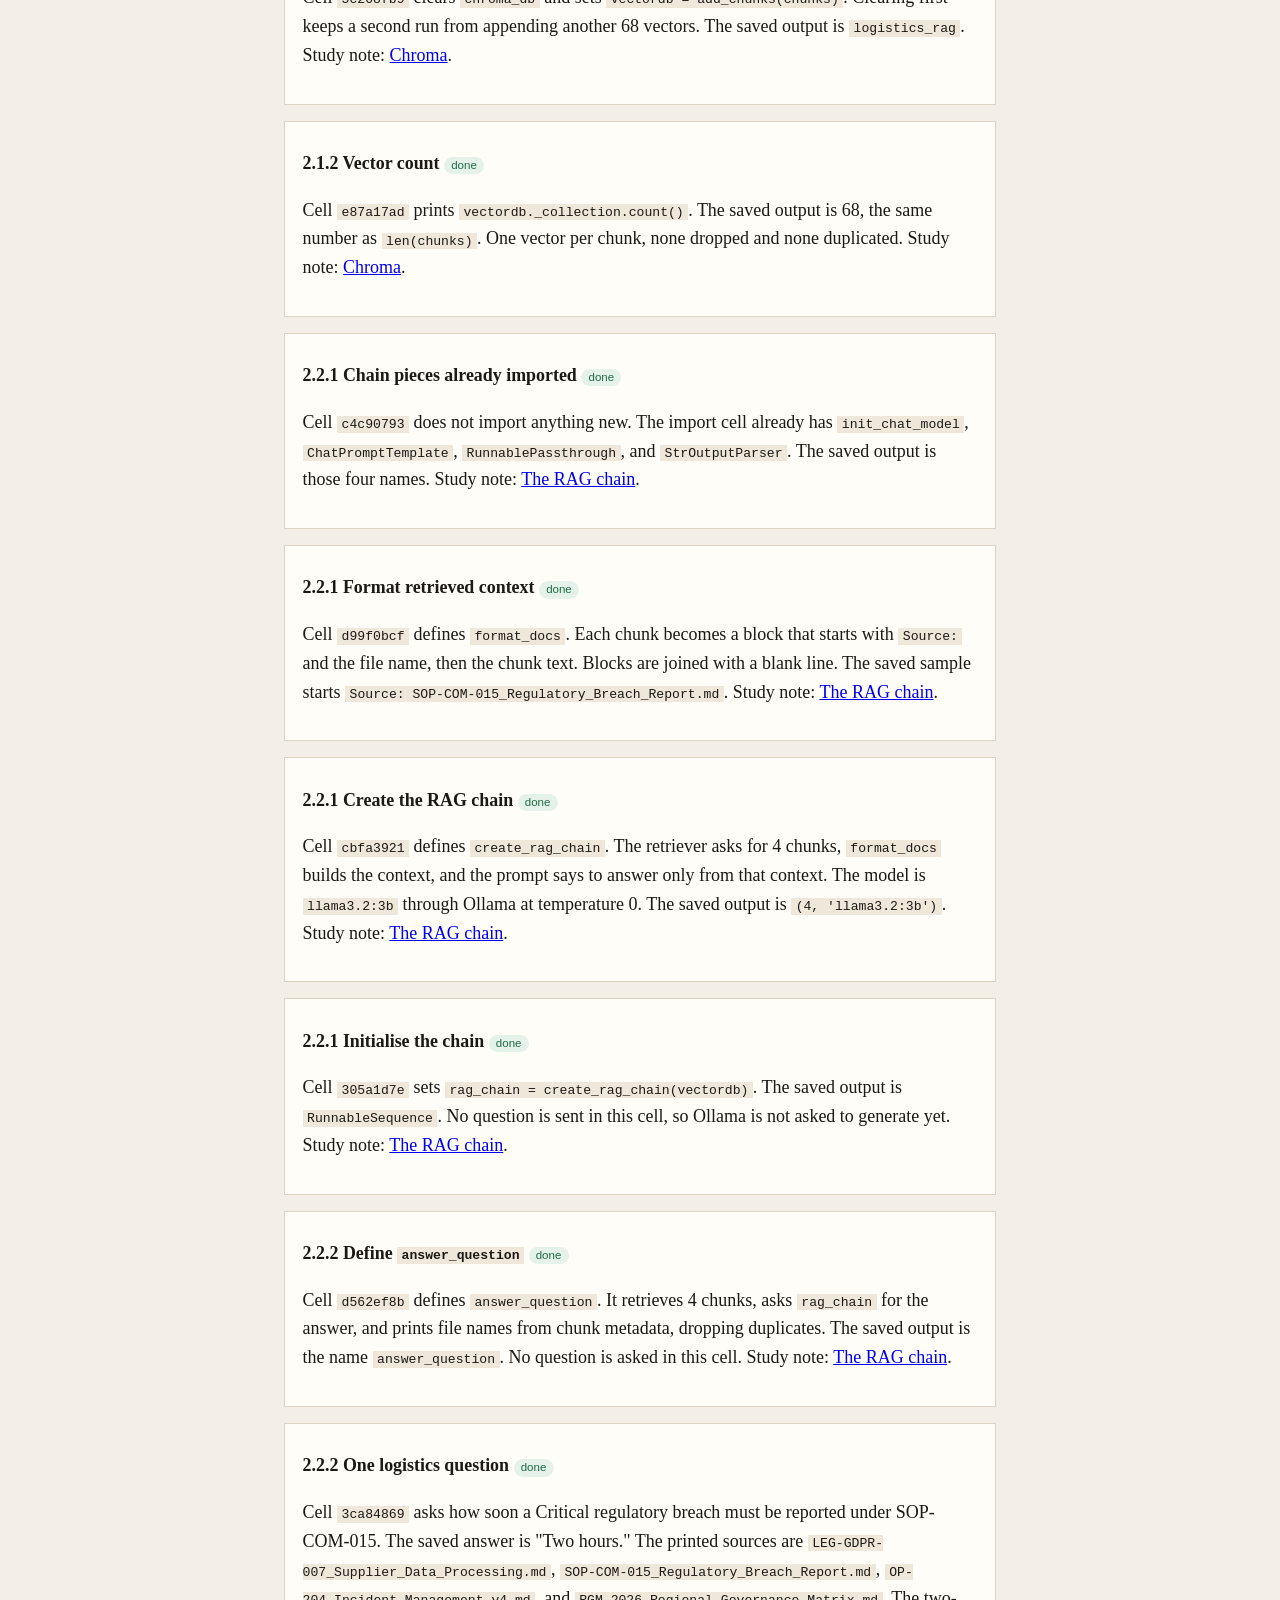
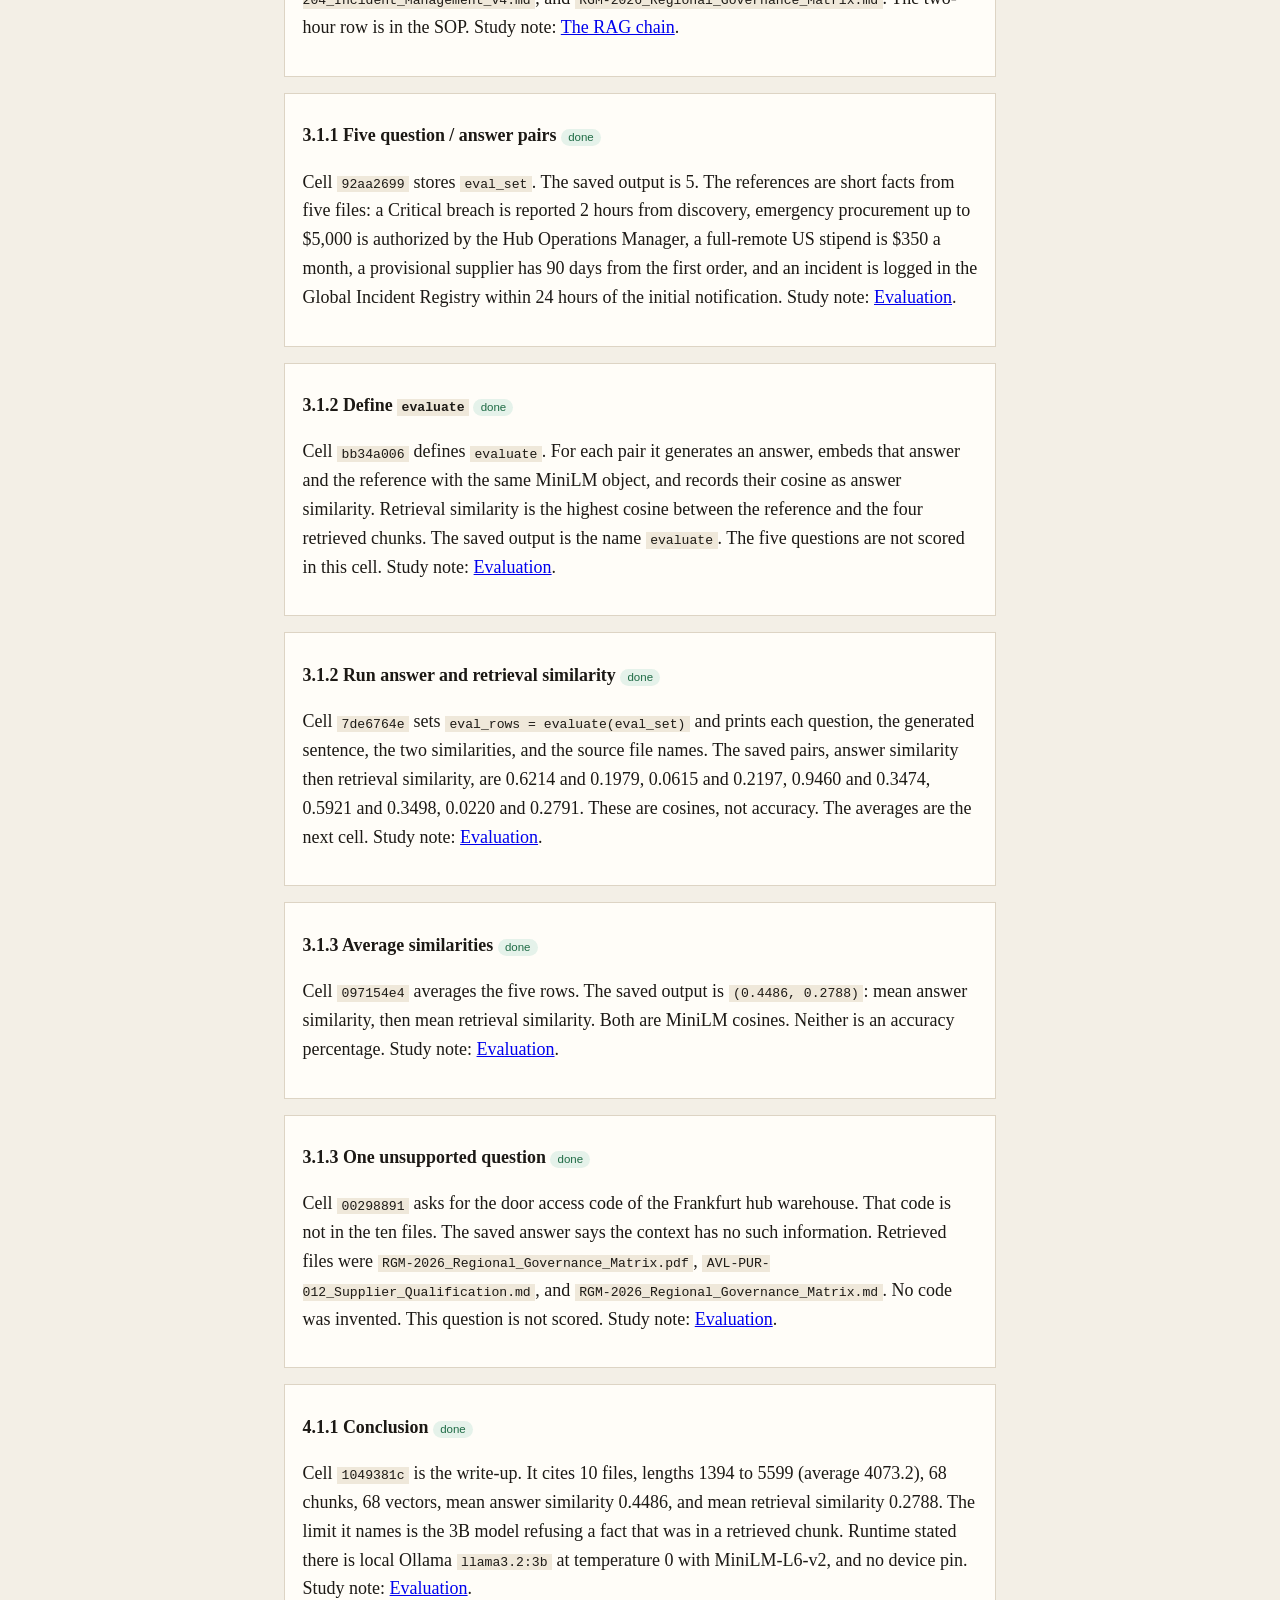
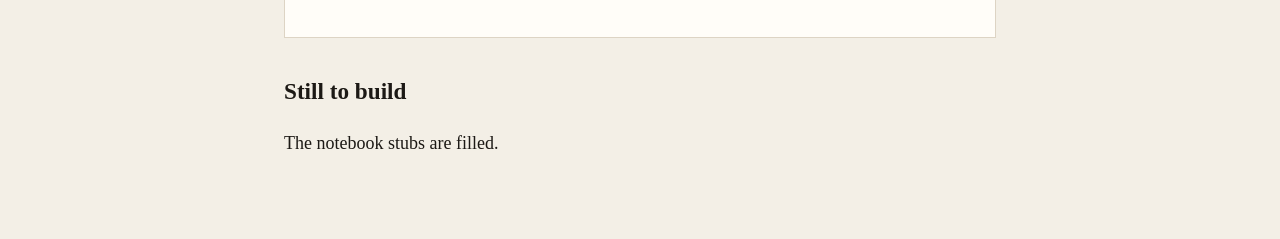
==== commit 585190bb: "Publish the iPe merchant-onboarding PRD on the briefing site. Co-authored-by: Cursor <cursoragent@cu" ====
--- a/docs/index.html
+++ b/docs/index.html
@@ -14,6 +14,7 @@
   </header>
   <nav>
     <ul>
+      <li><a href="ipe-prd.html">iPe PRD</a></li>
       <li><a href="#status">Status</a></li>
       <li><a href="#job">The job</a></li>
       <li><a href="#rules">Fixed rules</a></li>
@@ -24,6 +25,7 @@
     </ul>
   </nav>
   <main>
+    <p class="callout">Capstone draft for the team: <a href="ipe-prd.html">iPe (India Pay) merchant onboarding PRD</a>. A chat assistant that checks a shop against policy and cannot turn the merchant on.</p>
     <h2 id="status">Where we are</h2>
     <p>Section 1 through the chunk count is in the notebook and has saved outputs. One chunk still needs a close look. This page is updated after every cell that runs cleanly.</p>
     <table>
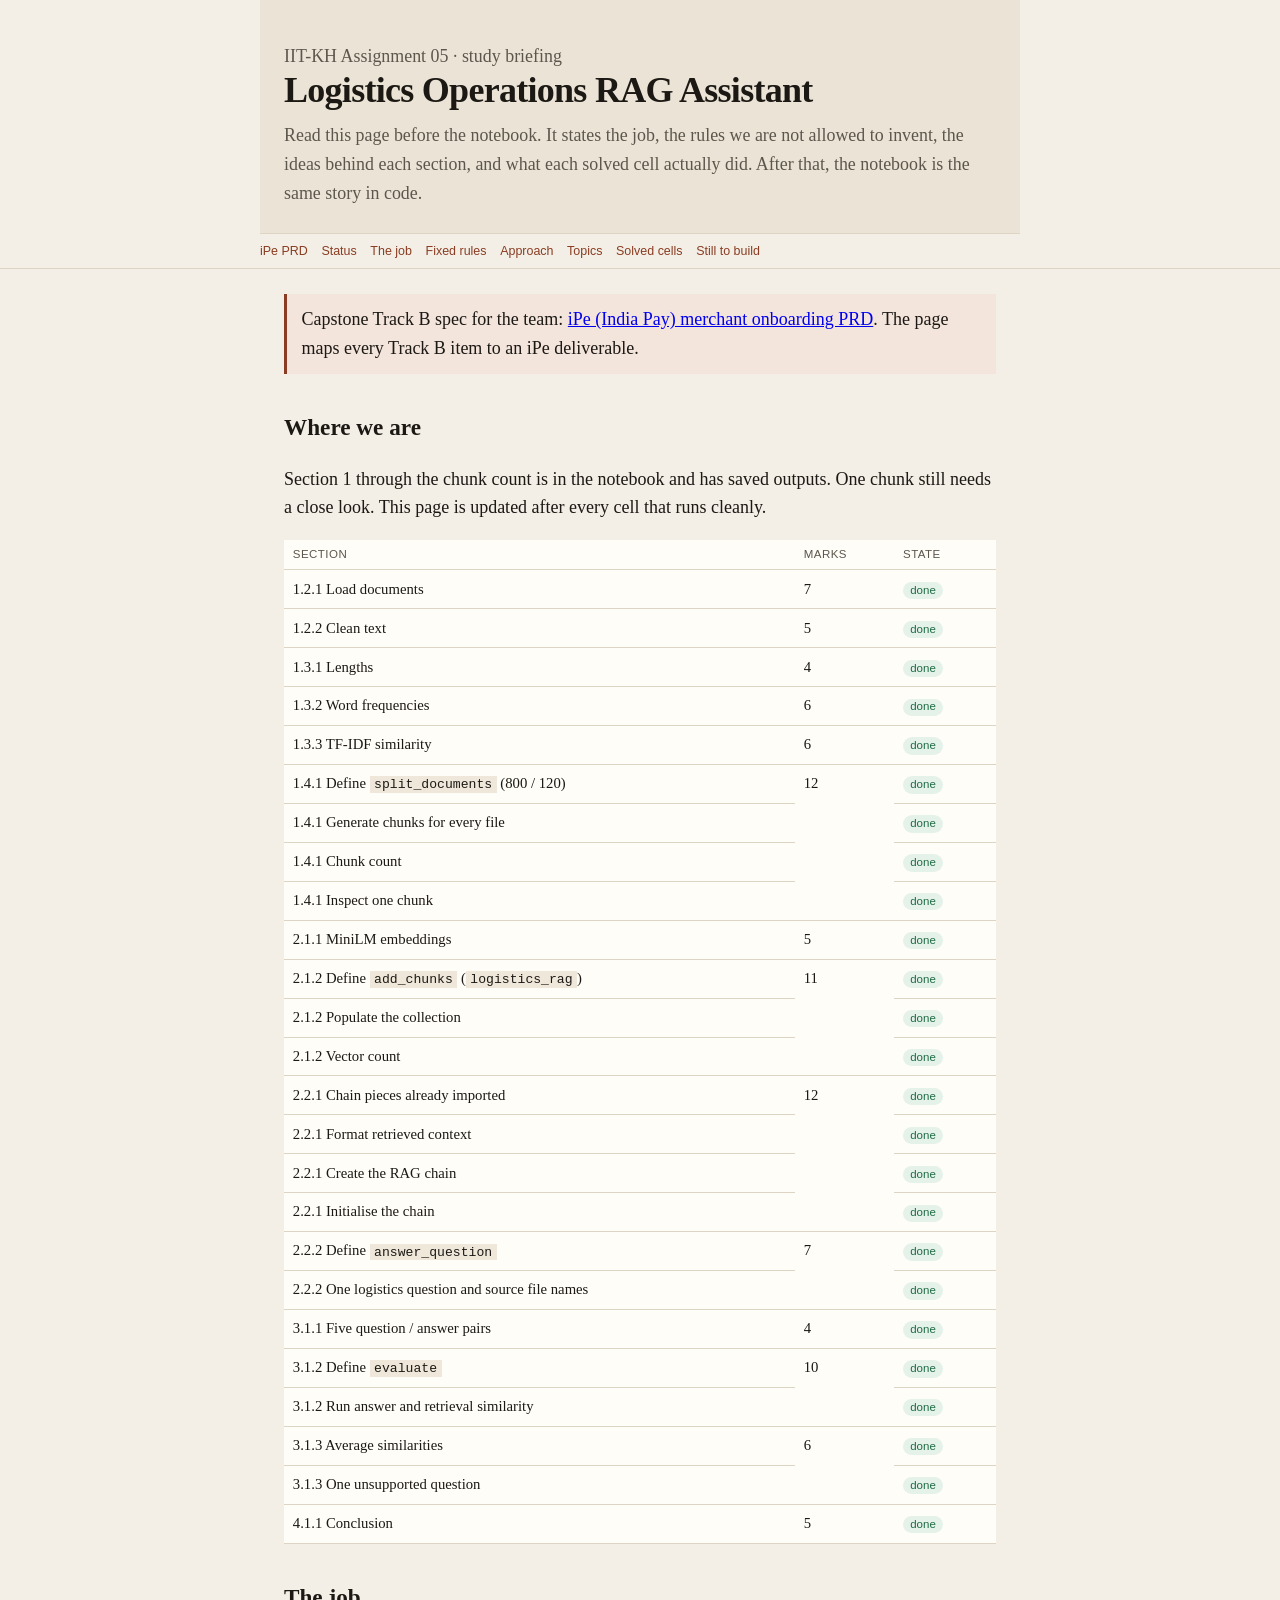
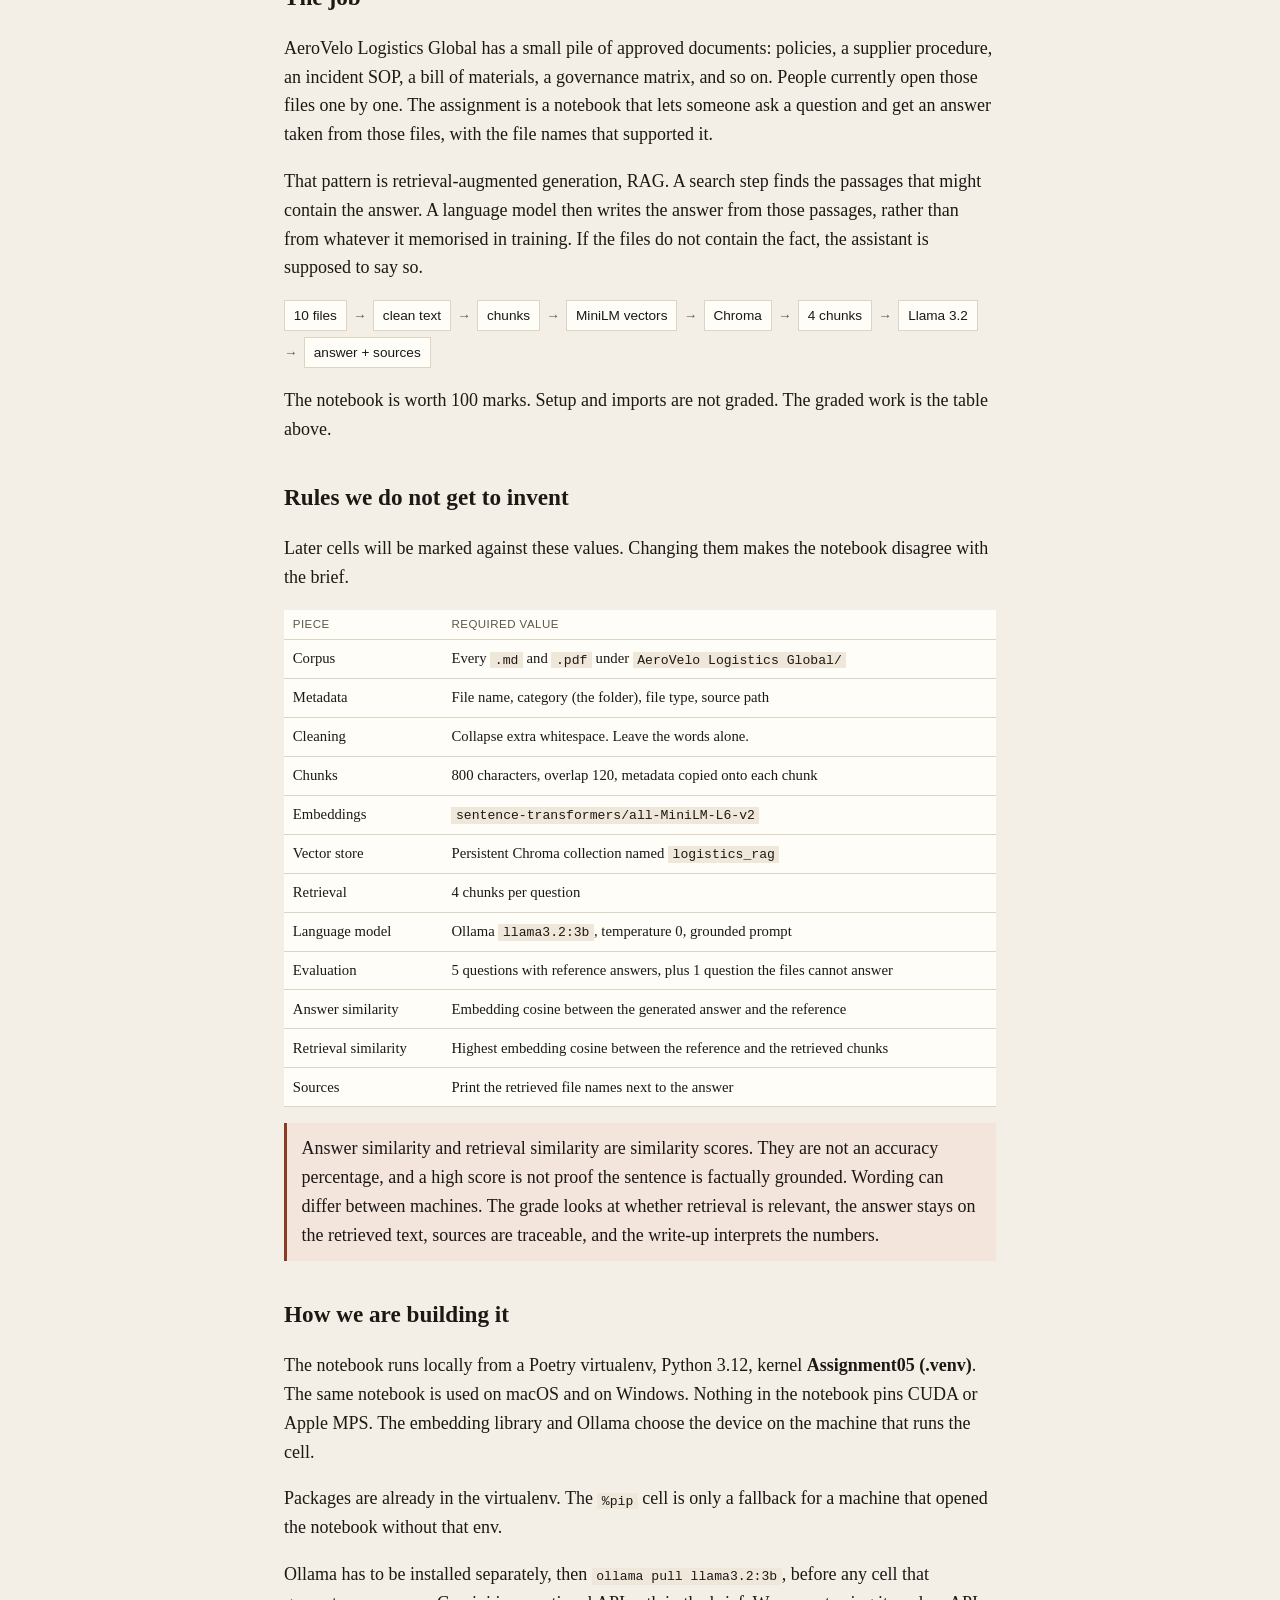
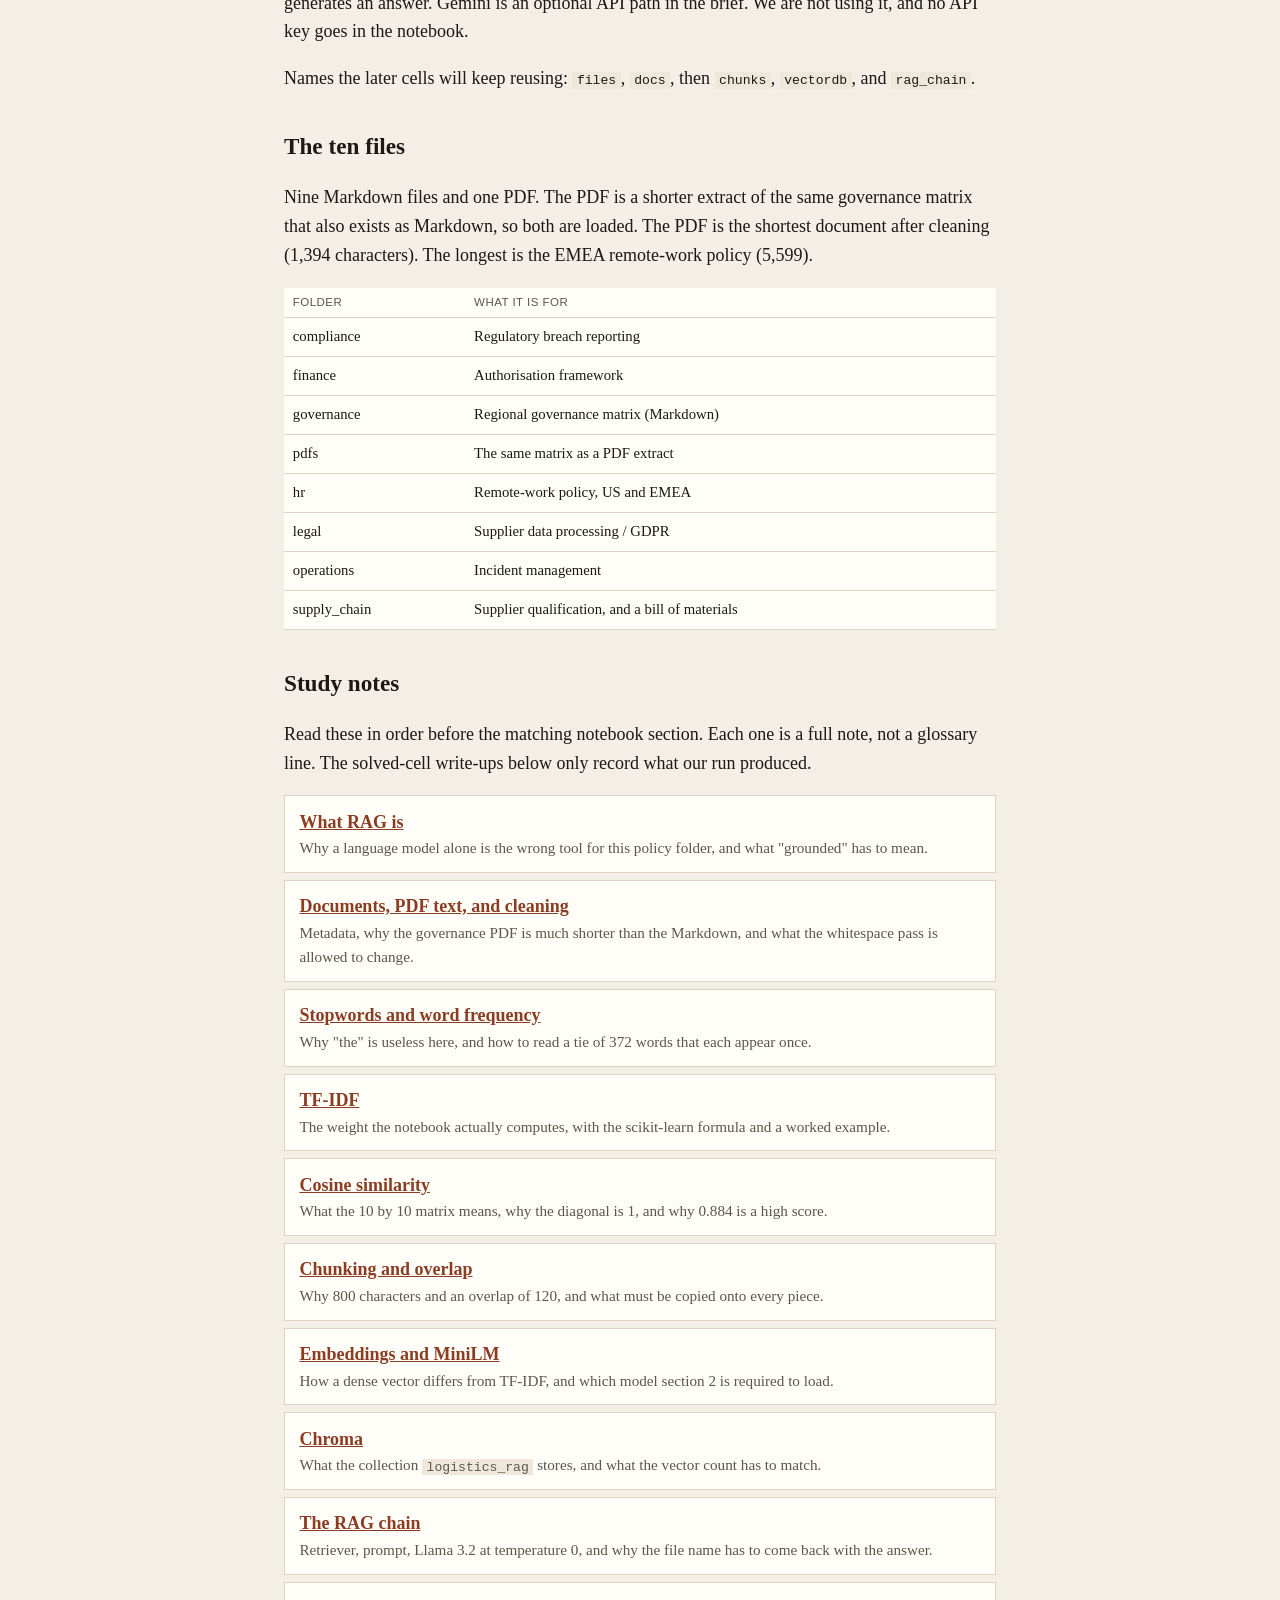
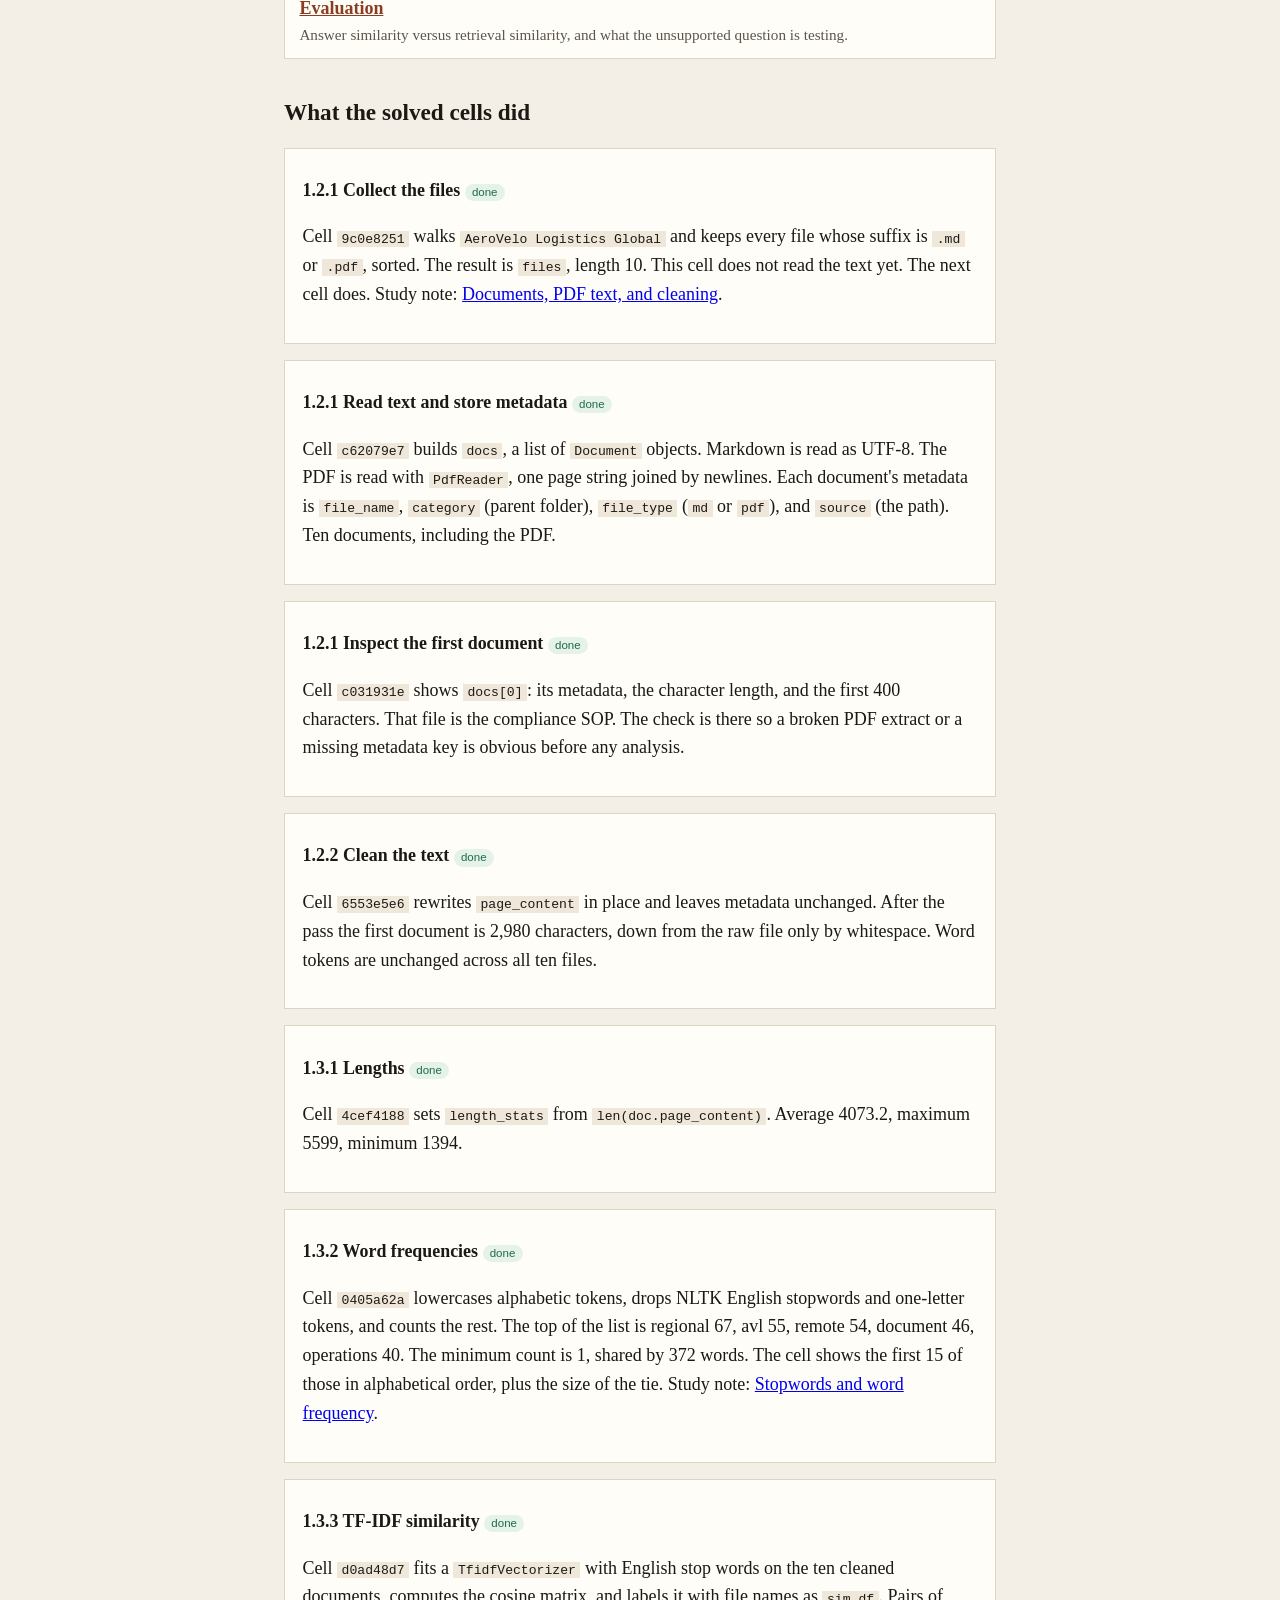
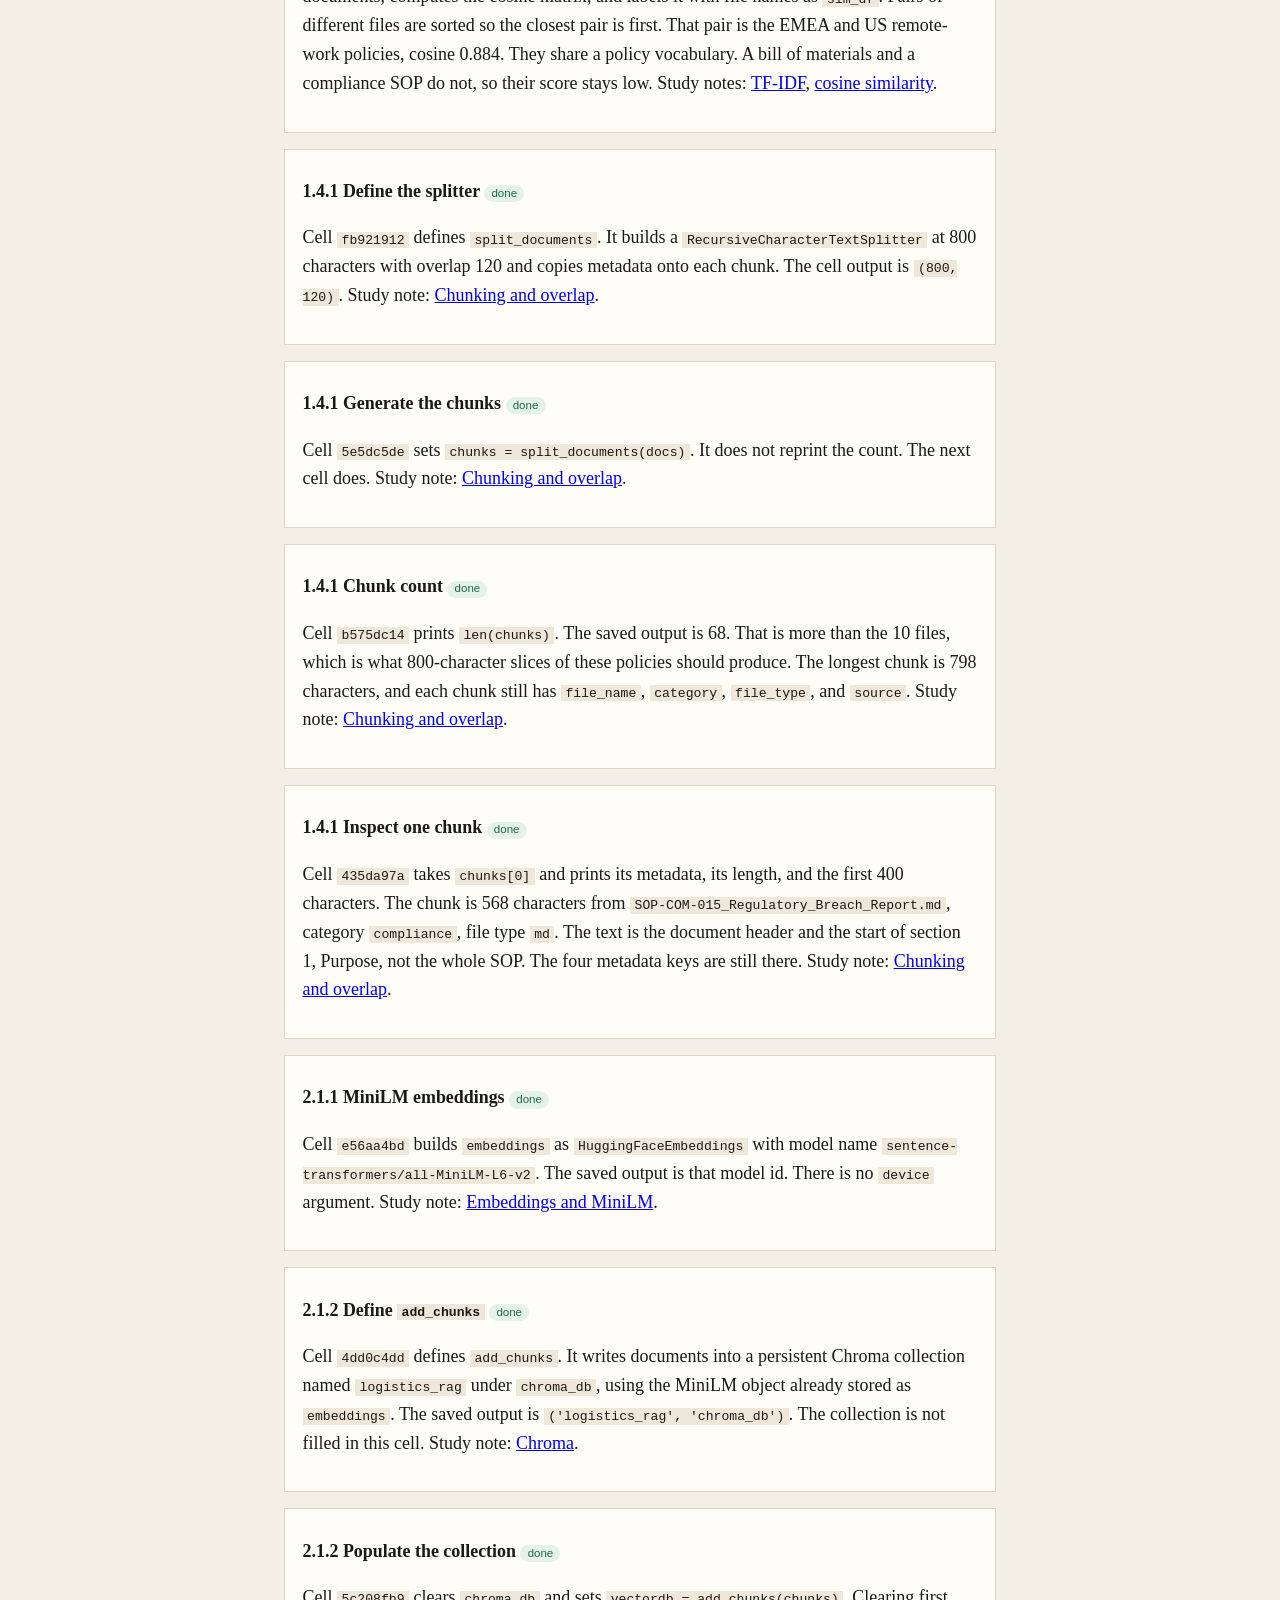
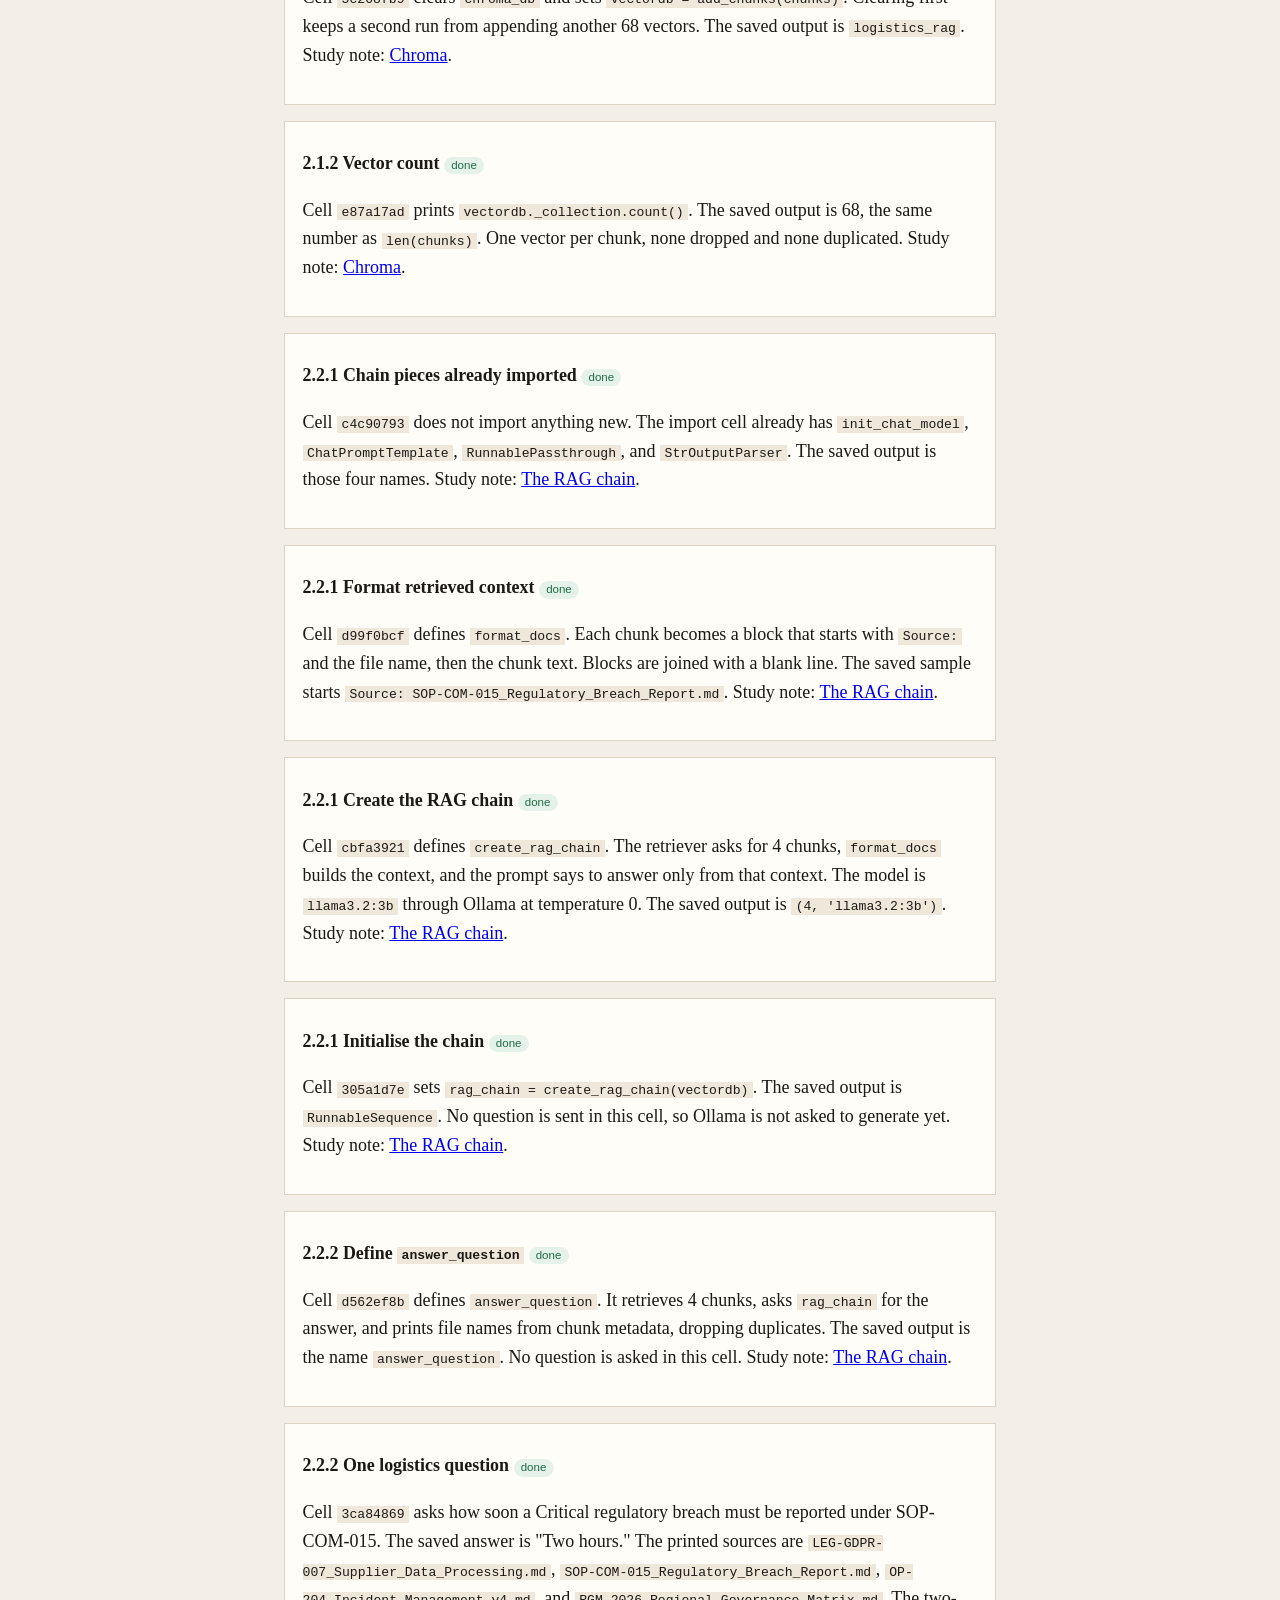
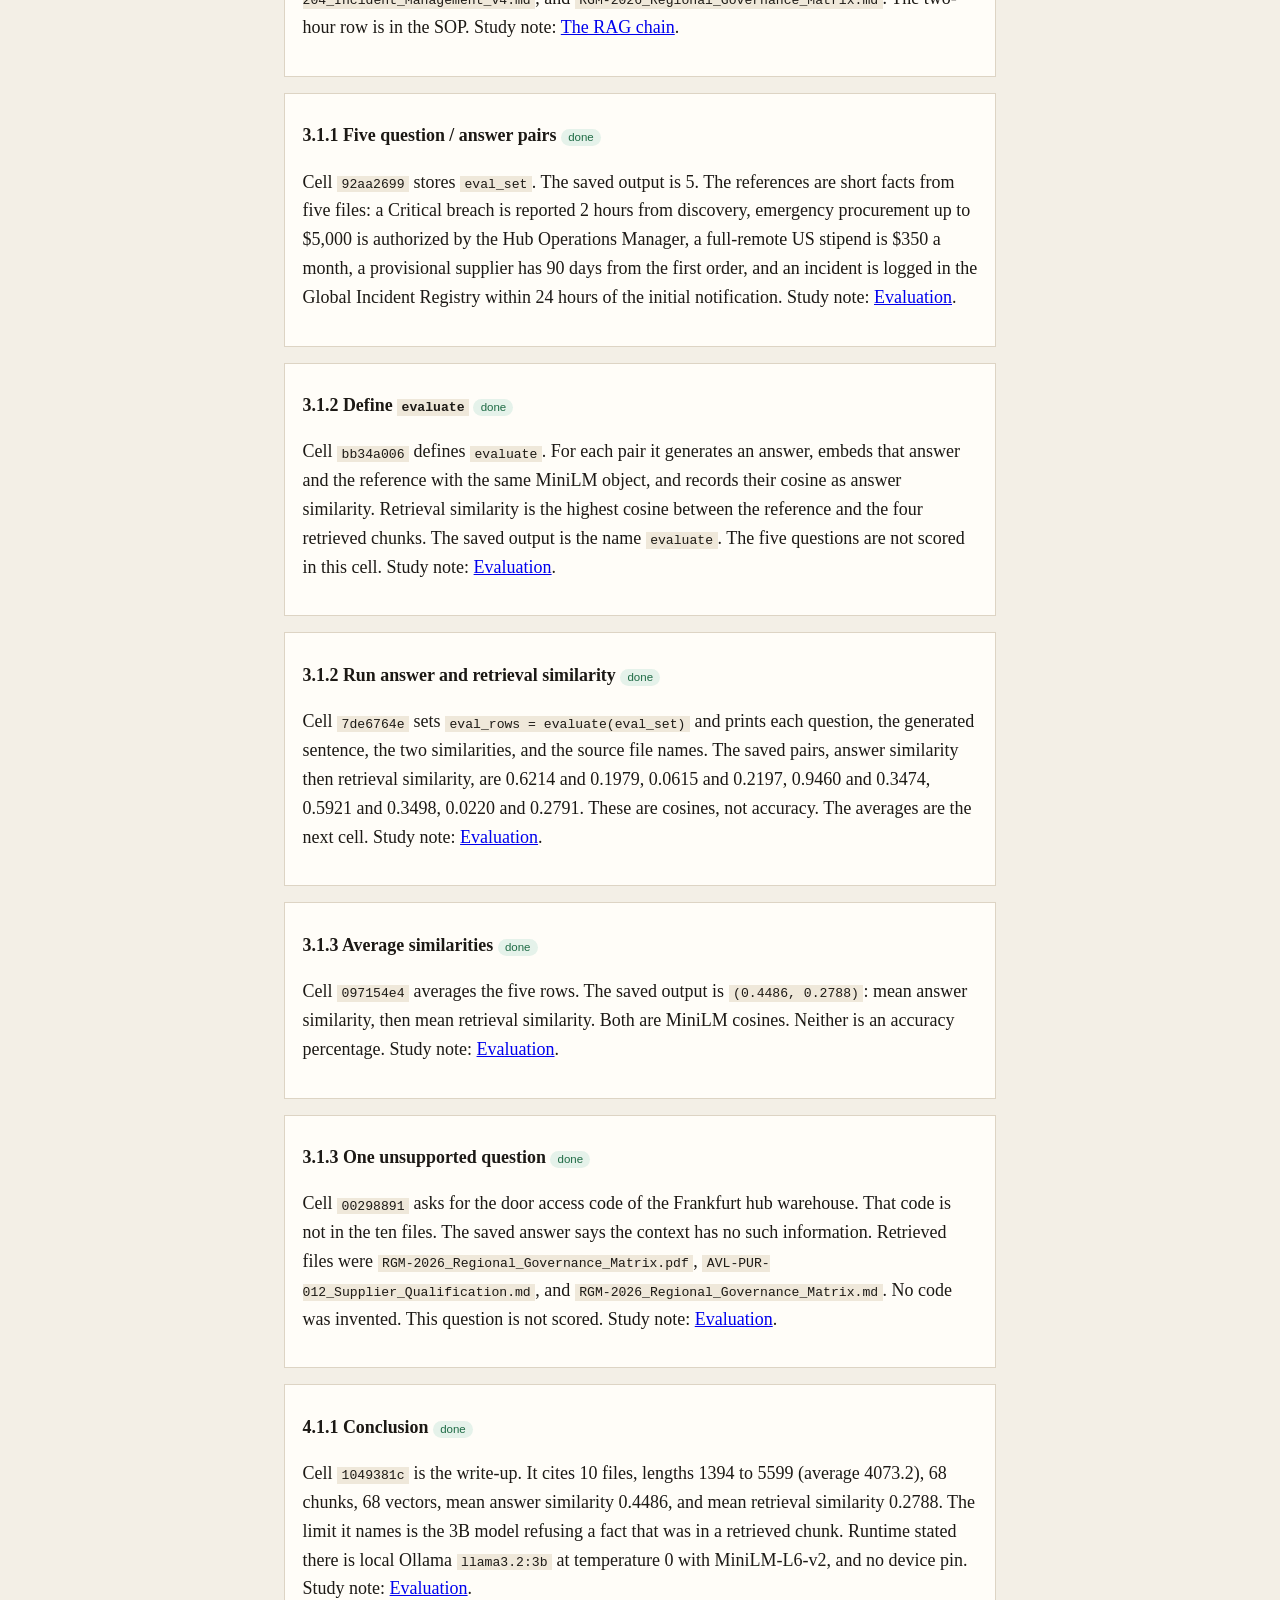
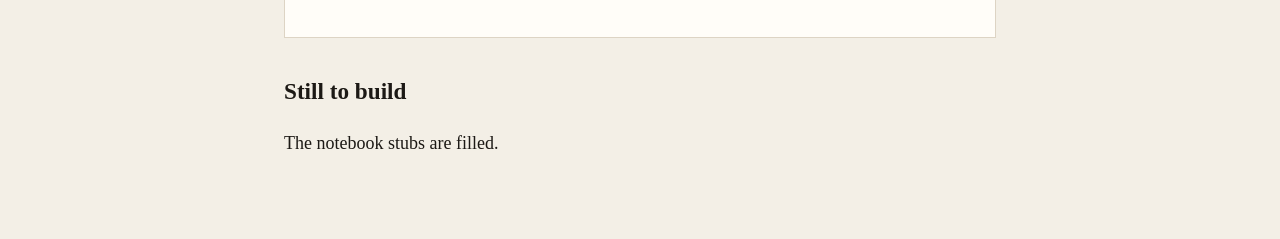
==== commit c28beb5d: "Map every Track B requirement to an iPe deliverable on the PRD page. Co-authored-by: Cursor <cursora" ====
--- a/docs/index.html
+++ b/docs/index.html
@@ -25,7 +25,7 @@
     </ul>
   </nav>
   <main>
-    <p class="callout">Capstone draft for the team: <a href="ipe-prd.html">iPe (India Pay) merchant onboarding PRD</a>. A chat assistant that checks a shop against policy and cannot turn the merchant on.</p>
+    <p class="callout">Capstone Track B spec for the team: <a href="ipe-prd.html">iPe (India Pay) merchant onboarding PRD</a>. The page maps every Track B item to an iPe deliverable.</p>
     <h2 id="status">Where we are</h2>
     <p>Section 1 through the chunk count is in the notebook and has saved outputs. One chunk still needs a close look. This page is updated after every cell that runs cleanly.</p>
     <table>
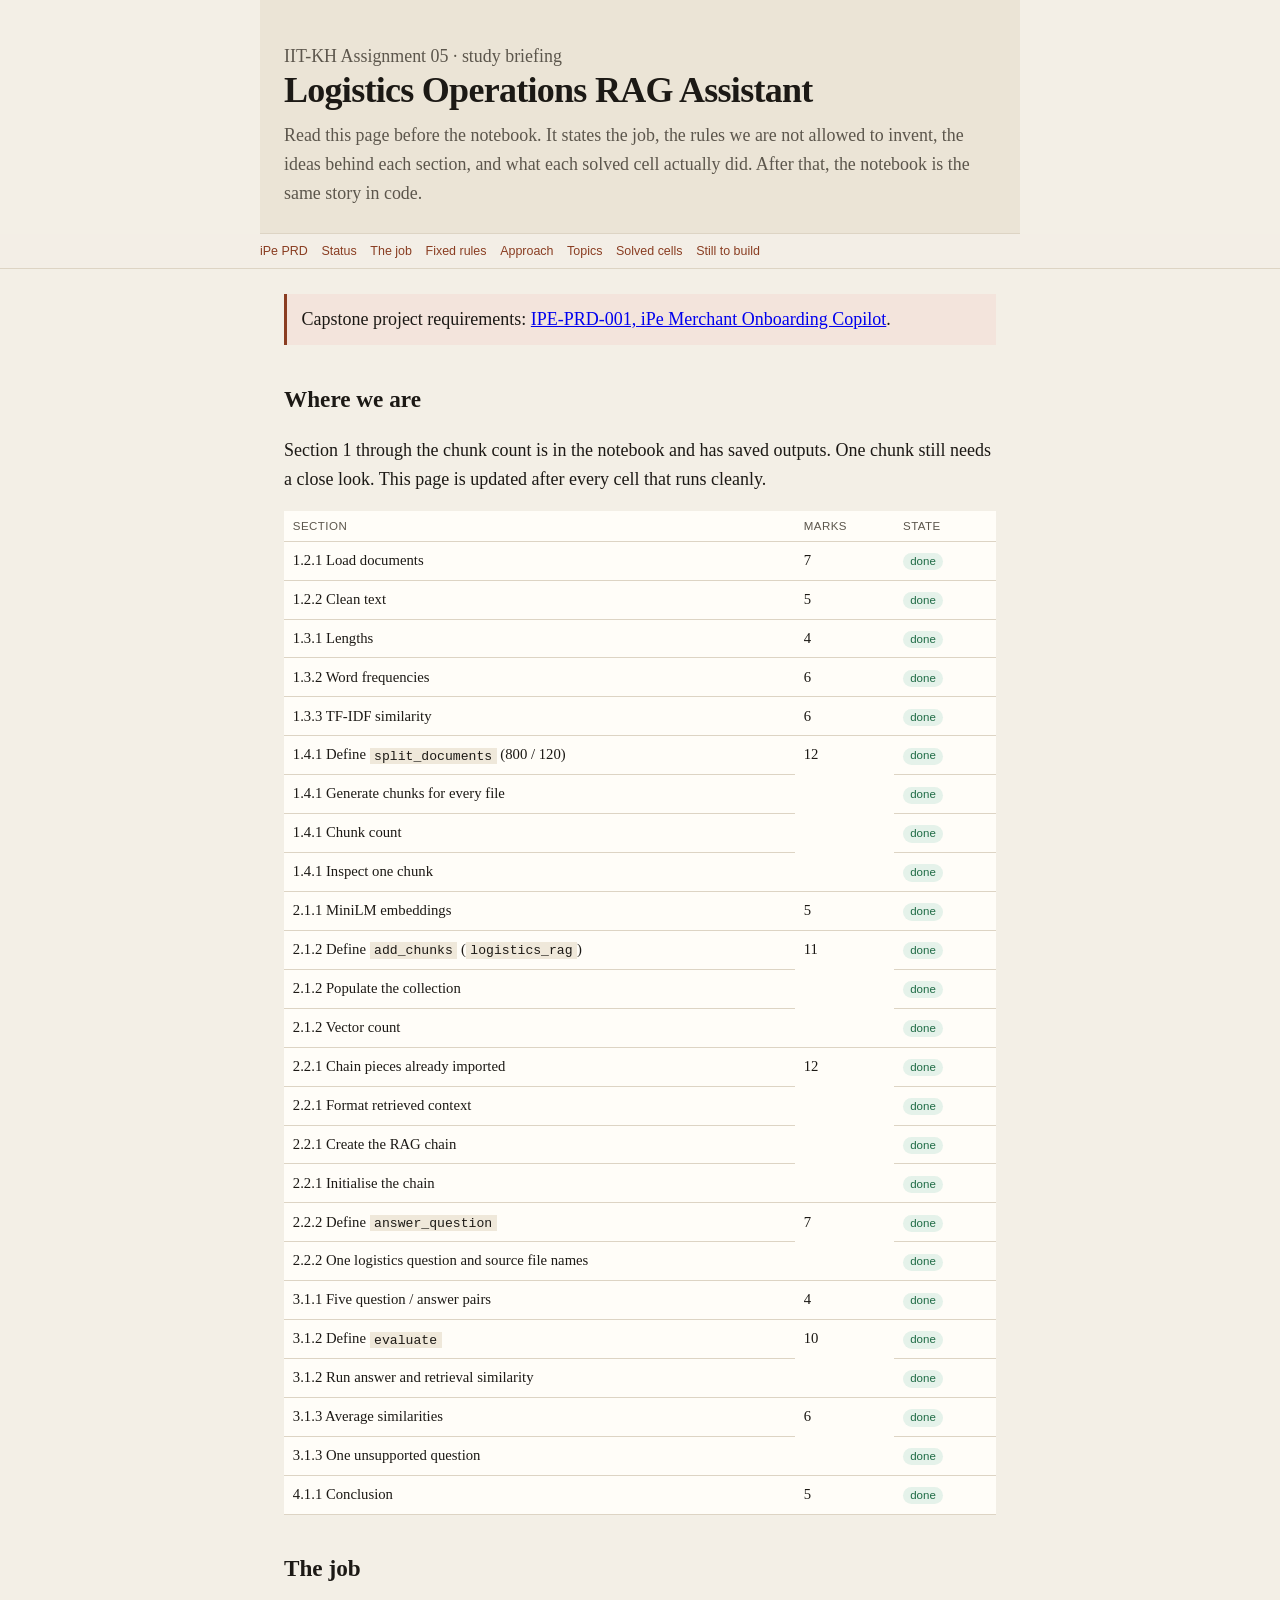
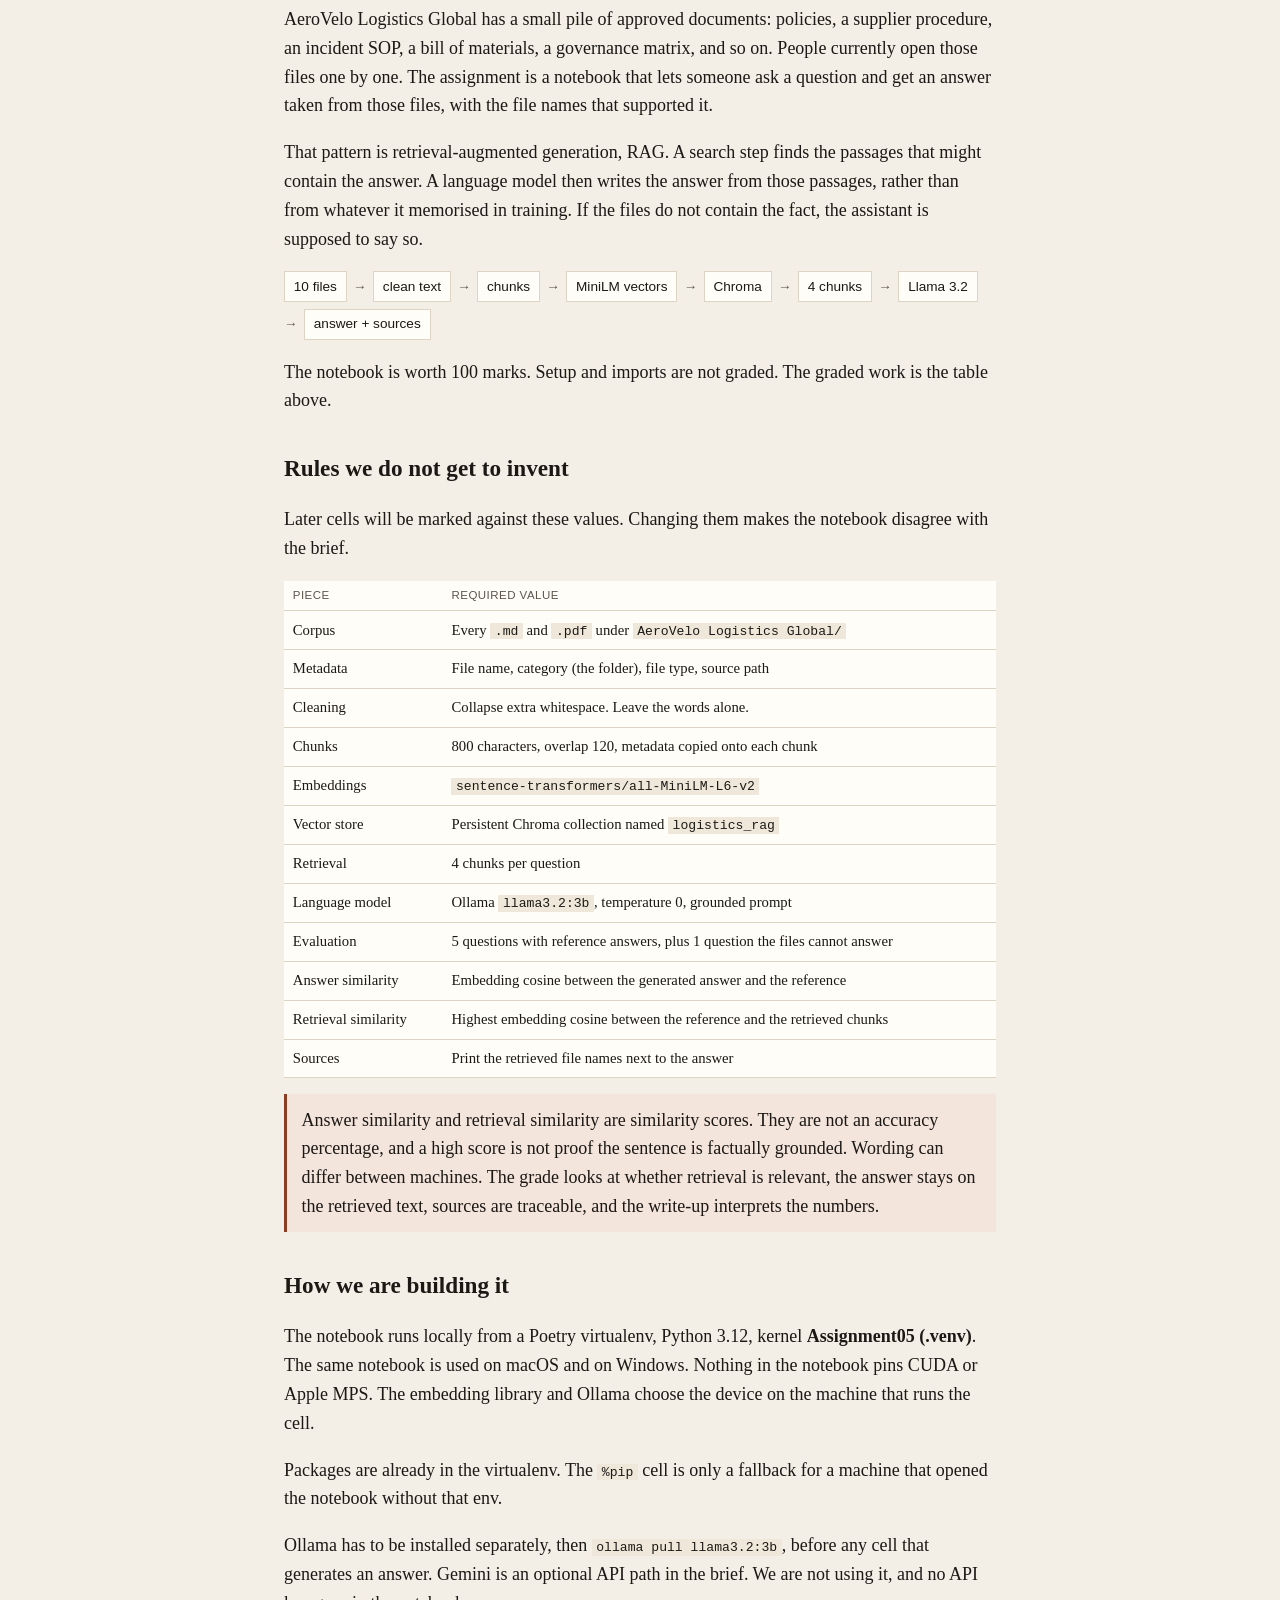
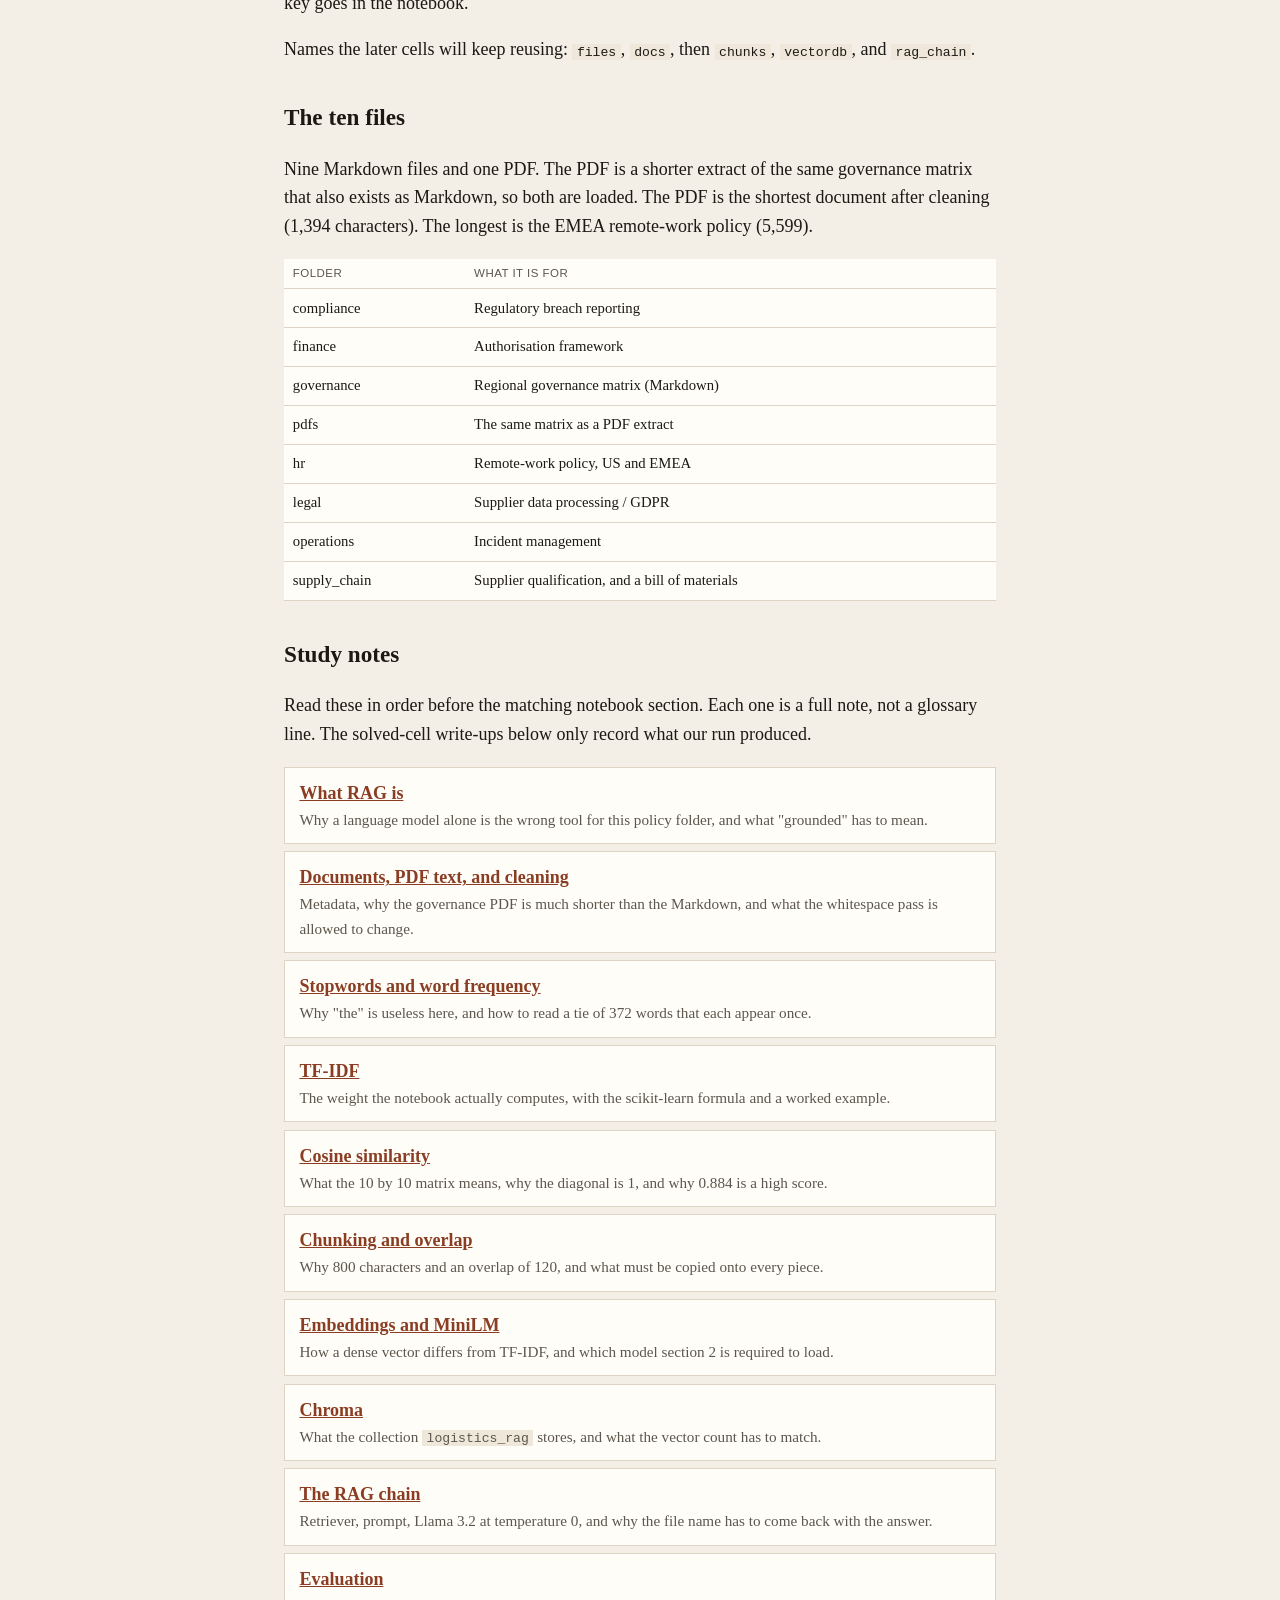
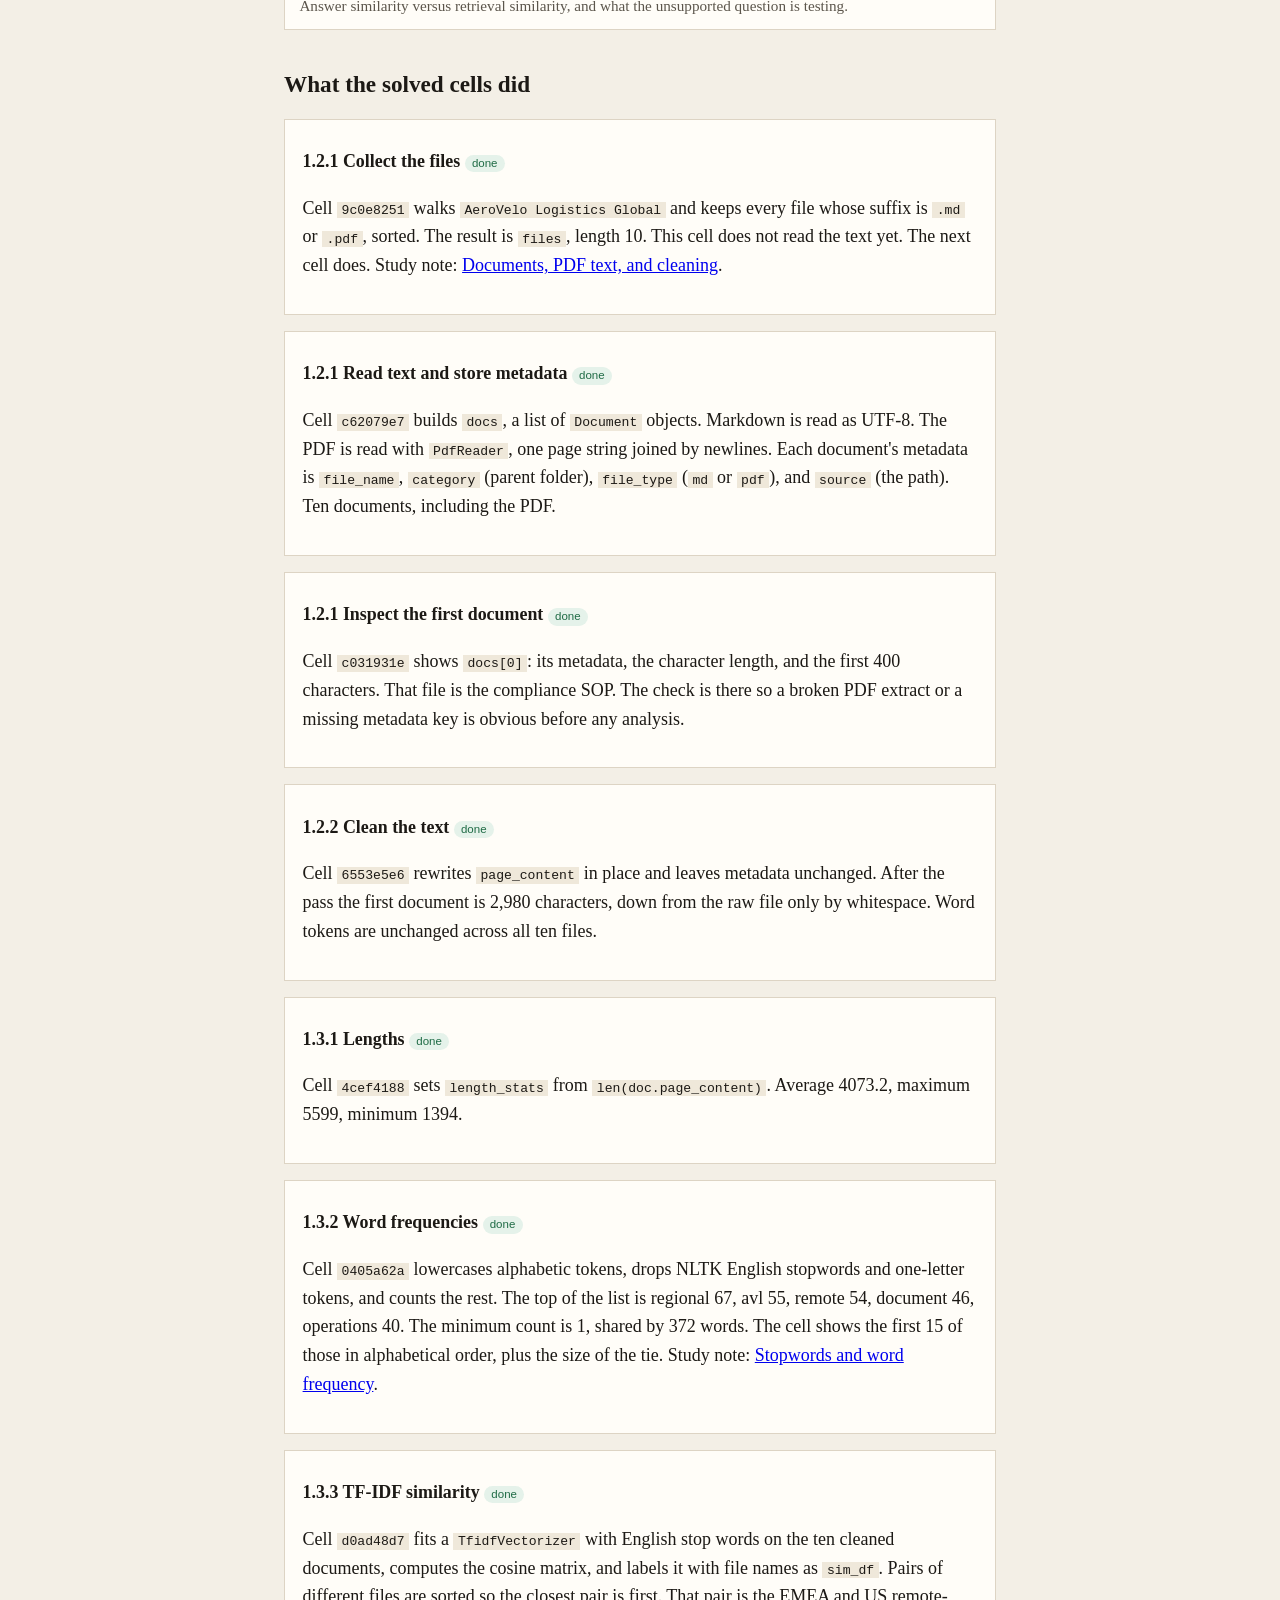
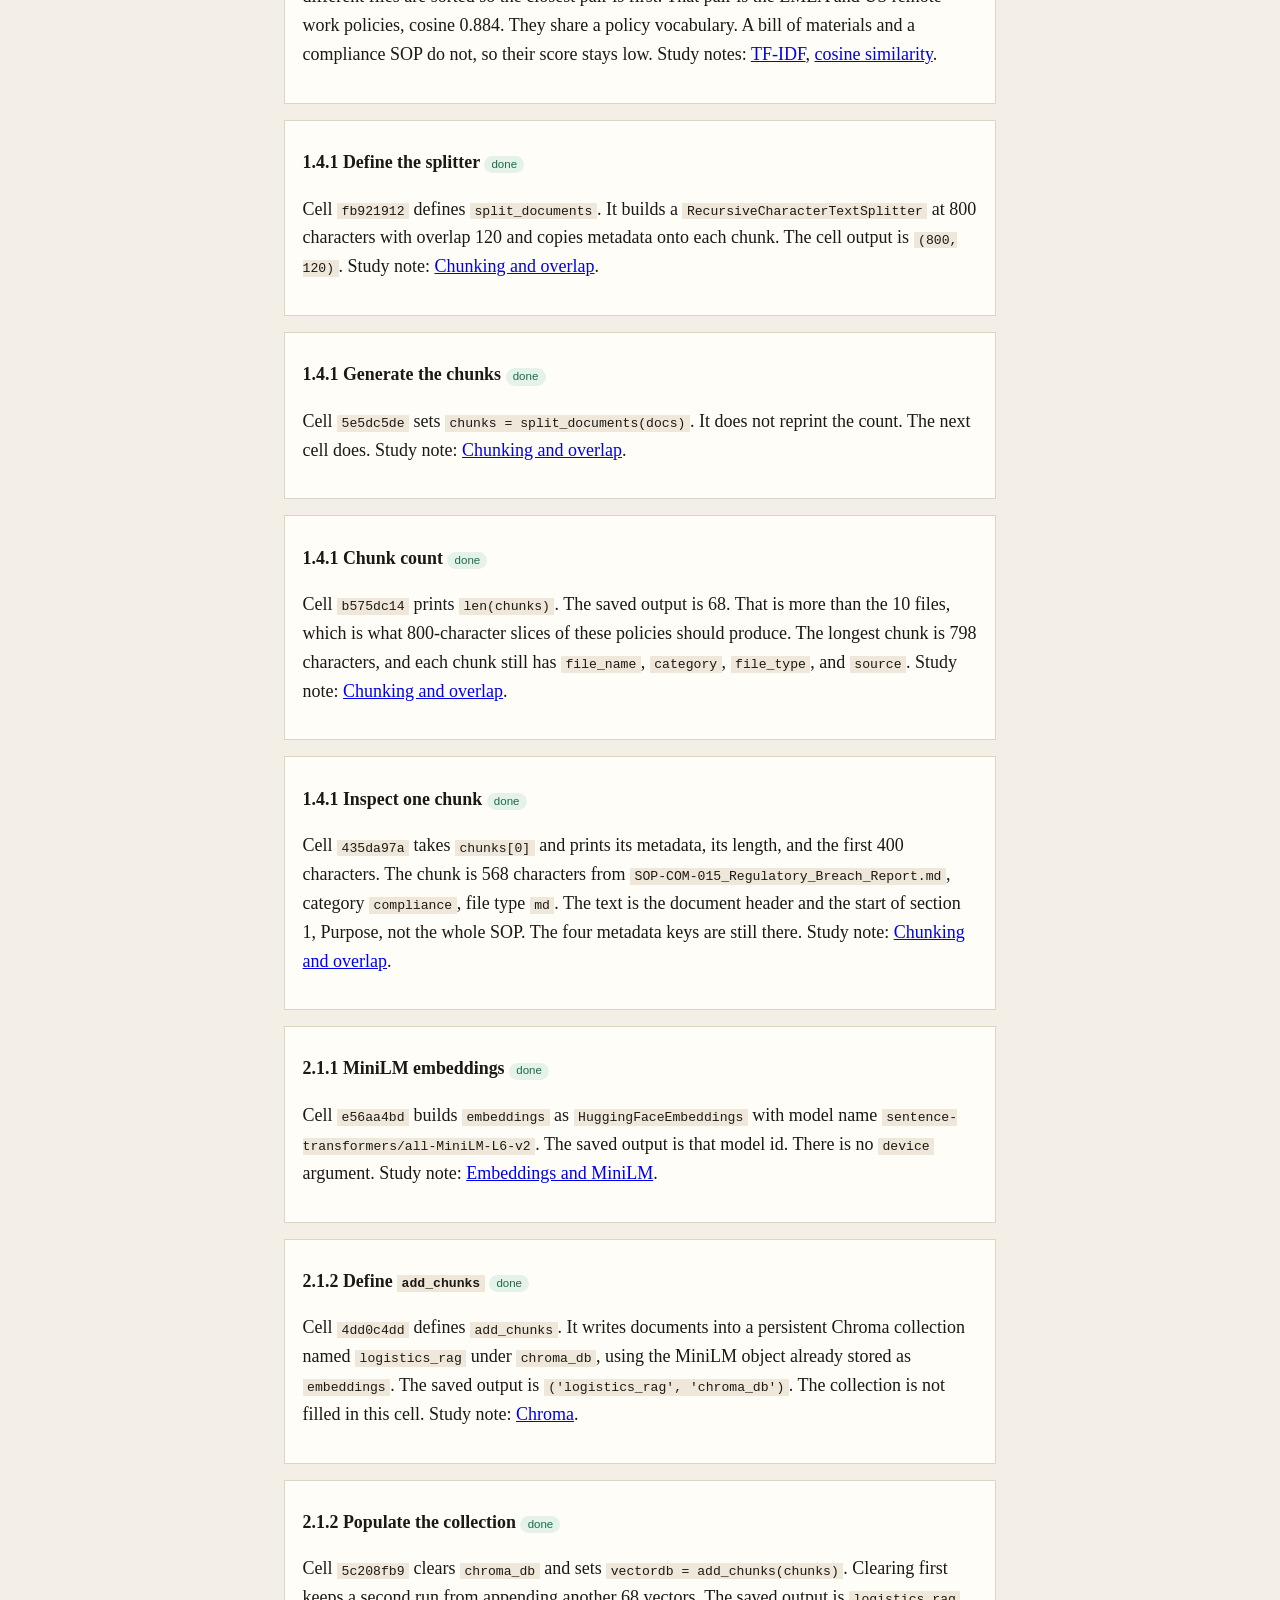
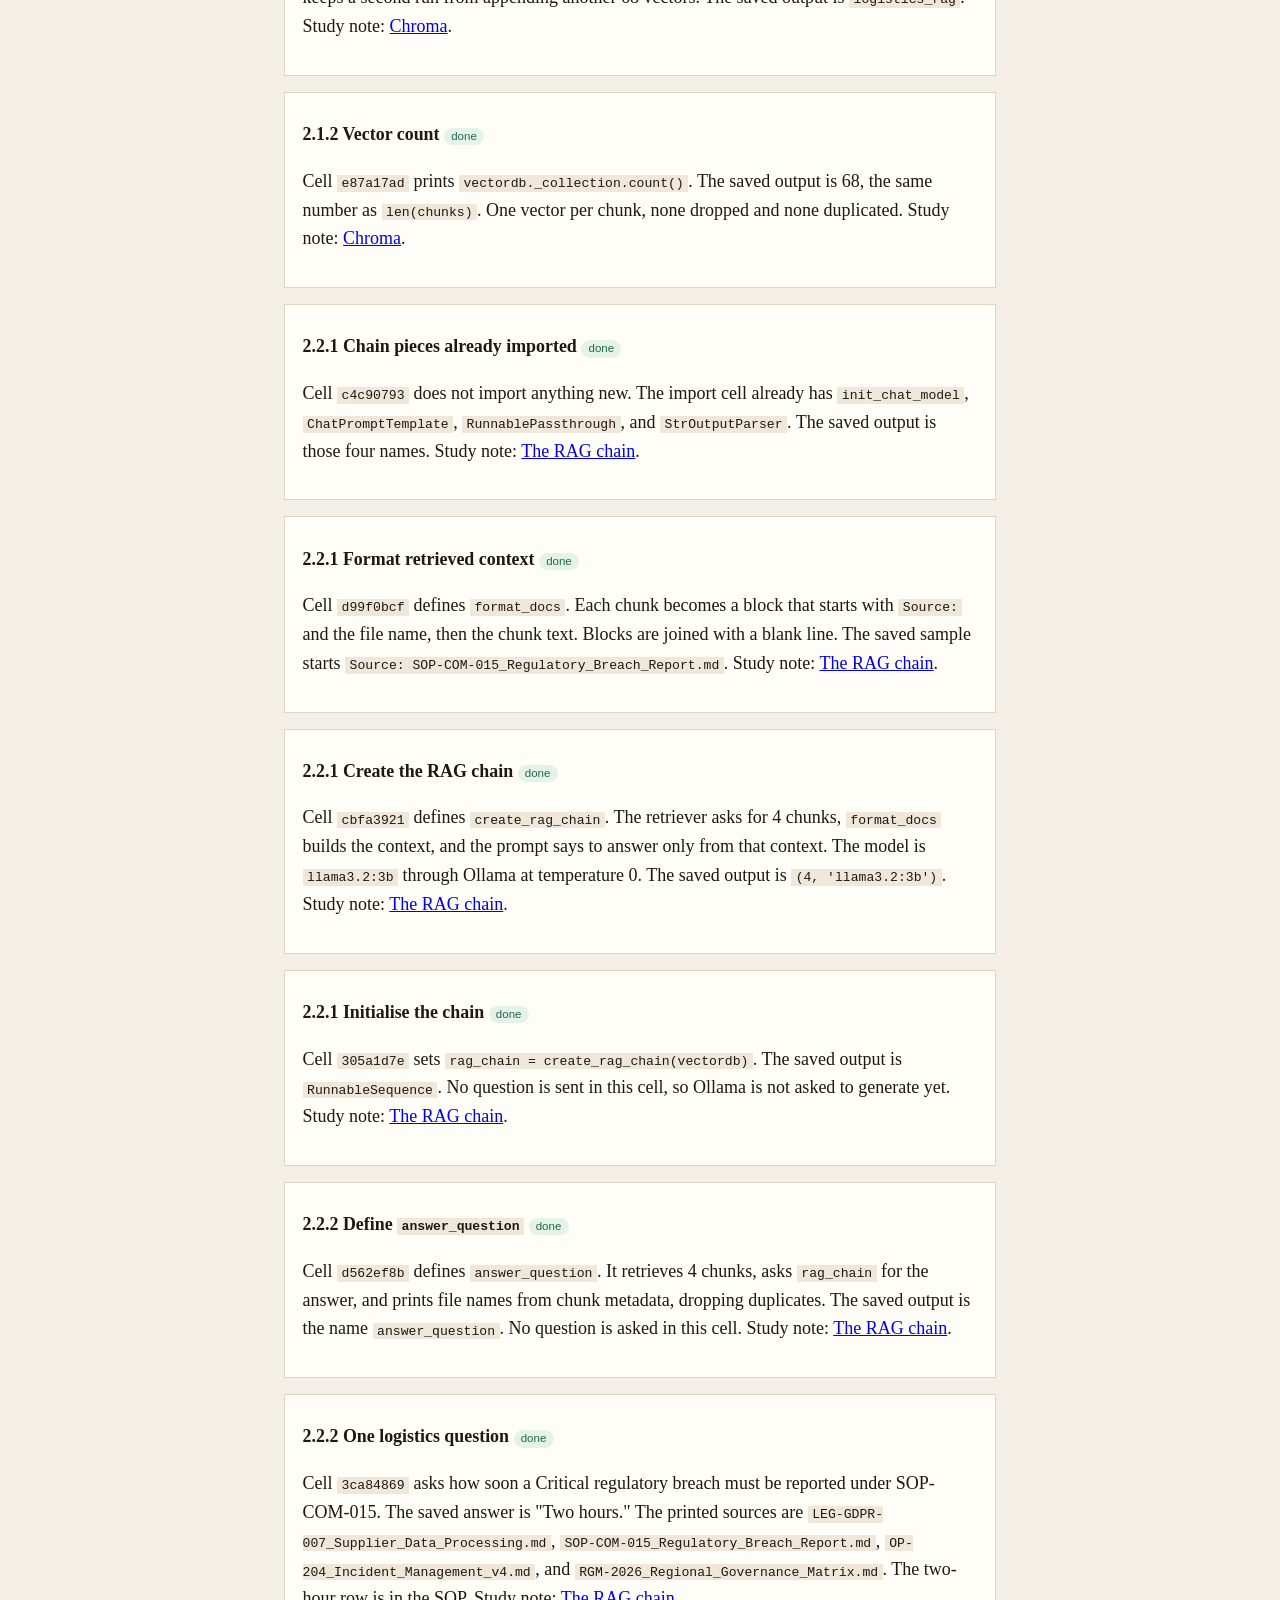
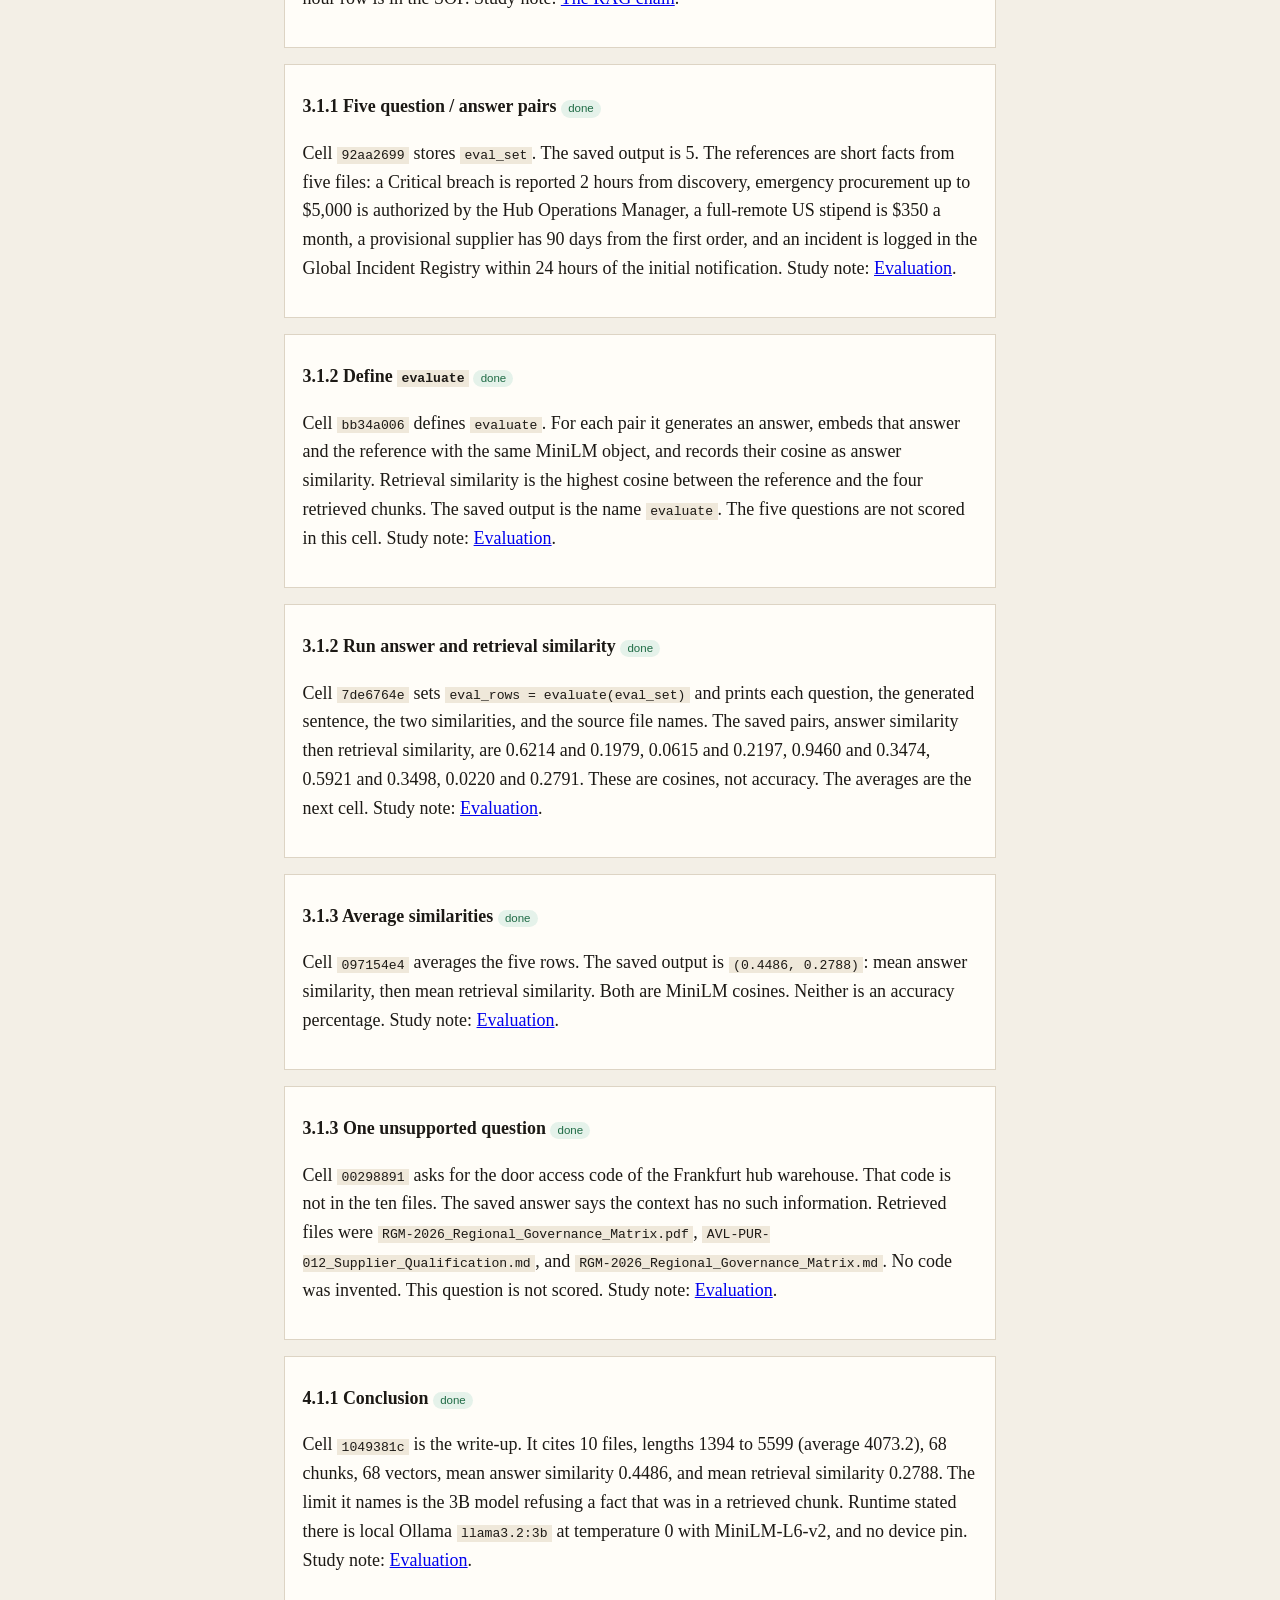
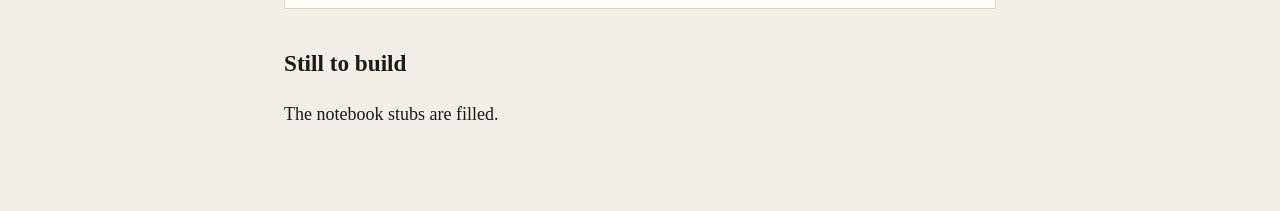
==== commit 2099908c: "Rewrite the iPe page as a project requirements document with numbered shalls. Co-authored-by: Cursor" ====
--- a/docs/index.html
+++ b/docs/index.html
@@ -25,7 +25,7 @@
     </ul>
   </nav>
   <main>
-    <p class="callout">Capstone Track B spec for the team: <a href="ipe-prd.html">iPe (India Pay) merchant onboarding PRD</a>. The page maps every Track B item to an iPe deliverable.</p>
+    <p class="callout">Capstone project requirements: <a href="ipe-prd.html">IPE-PRD-001, iPe Merchant Onboarding Copilot</a>.</p>
     <h2 id="status">Where we are</h2>
     <p>Section 1 through the chunk count is in the notebook and has saved outputs. One chunk still needs a close look. This page is updated after every cell that runs cleanly.</p>
     <table>
